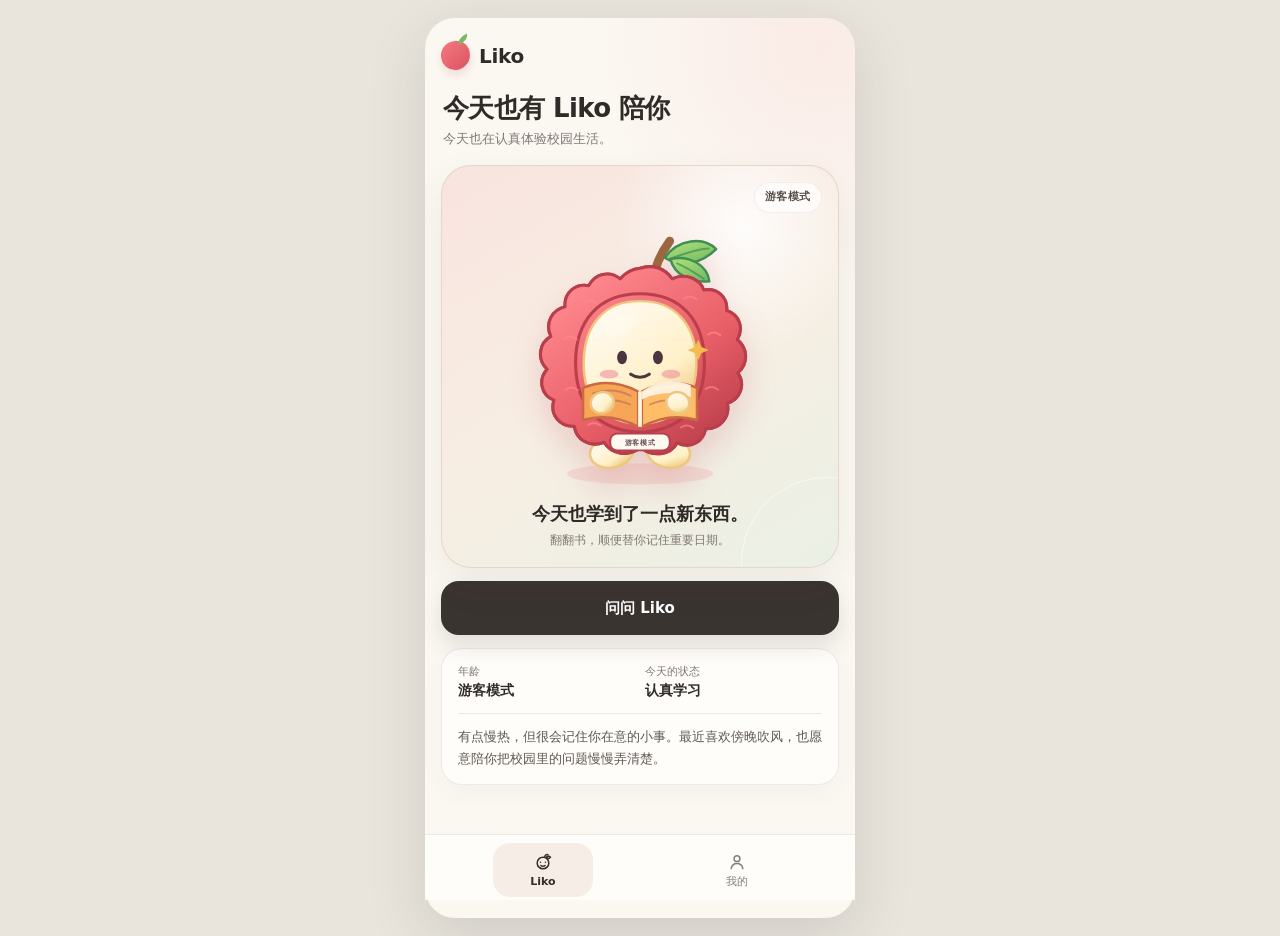
==== liko-h5-ui/index.html @ a99afc50 "完成账号系统与专属Liko身份" ====
<!doctype html>
<html lang="zh-CN">
<head>
  <meta charset="utf-8" />
  <meta name="viewport" content="width=device-width, initial-scale=1, viewport-fit=cover" />
  <meta name="theme-color" content="#fbf8f2" />
  <title>Liko · 校园伴生助手</title>
  <style>
    :root {
      --paper: #fbf8f2;
      --paper-deep: #f3eee5;
      --card: #fffdf9;
      --ink: #302b28;
      --muted: #817873;
      --line: rgba(89, 71, 62, .11);
      --berry: #e95f68;
      --berry-soft: #f9d9d7;
      --berry-deep: #b73d4a;
      --skin: #fff0c7;
      --skin-light: #fffaf0;
      --skin-deep: #edc77e;
      --shell: #e95f68;
      --shell-light: #ff8a8f;
      --shell-deep: #b93e4b;
      --face: #4a3540;
      --leaf: #79b864;
      --leaf-deep: #3e8051;
      --shadow: 0 16px 38px rgba(75, 56, 47, .08);
      --nav-height: 66px;
    }

    * { box-sizing: border-box; }

    html { color-scheme: light; }

    body {
      margin: 0;
      min-width: 320px;
      min-height: 100vh;
      overflow-x: hidden;
      color: var(--ink);
      background: #e9e5dd;
      font-family: "PingFang SC", "Microsoft YaHei", system-ui, -apple-system, sans-serif;
      -webkit-font-smoothing: antialiased;
    }

    button, input { font: inherit; }
    button { -webkit-tap-highlight-color: transparent; }

    button:focus-visible,
    input:focus-visible {
      outline: 3px solid rgba(233, 95, 104, .22);
      outline-offset: 2px;
    }

    .app {
      width: min(100%, 430px);
      min-height: 100vh;
      margin: 0 auto;
      overflow-x: clip;
      overflow-y: visible;
      background:
        radial-gradient(circle at 92% 3%, rgba(249, 217, 215, .42), transparent 240px),
        var(--paper);
      position: relative;
    }

    .page {
      display: none;
      min-height: 100vh;
      padding: max(14px, env(safe-area-inset-top)) 16px calc(92px + env(safe-area-inset-bottom));
      animation: page-in 180ms ease-out;
    }

    .page.is-active { display: block; }

    @keyframes page-in {
      from { opacity: 0; transform: translateY(3px); }
      to { opacity: 1; transform: translateY(0); }
    }

    .topbar {
      min-height: 47px;
      display: flex;
      align-items: center;
      justify-content: space-between;
      gap: 12px;
    }

    .brand {
      display: inline-flex;
      align-items: center;
      gap: 9px;
      font-size: 20px;
      font-weight: 760;
      letter-spacing: -.3px;
    }

    .brand-fruit {
      width: 29px;
      height: 29px;
      border-radius: 50% 46% 52% 48%;
      background: linear-gradient(145deg, #f47a7f, #db5360);
      box-shadow: 0 5px 10px rgba(202, 69, 82, .16);
      transform: rotate(-8deg);
      position: relative;
    }

    .brand-fruit::before {
      width: 12px;
      height: 7px;
      content: "";
      position: absolute;
      top: -4px;
      right: -1px;
      border-radius: 100% 0 100% 0;
      background: var(--leaf);
      transform: rotate(-18deg);
    }

    .icon-button {
      width: 42px;
      height: 42px;
      padding: 0;
      border: 0;
      border-radius: 14px;
      color: #6f6761;
      background: transparent;
      display: grid;
      place-items: center;
      cursor: pointer;
    }

    .icon-button:active { background: var(--paper-deep); }
    .icon-button svg { width: 21px; height: 21px; }

    /* Liko 角色主页 */
    .companion-view { display: block; }
    .chat-view { display: none; }
    body.chat-mode .companion-view { display: none; }
    body.chat-mode .chat-view { display: block; animation: chat-arrive 320ms cubic-bezier(.2,.72,.2,1); }

    @keyframes chat-arrive {
      from { opacity: 0; transform: translateY(12px); }
      to { opacity: 1; transform: translateY(0); }
    }

    .companion-heading {
      margin: 13px 2px 5px;
      font-size: 26px;
      line-height: 1.25;
      letter-spacing: -.6px;
    }

    .companion-subtitle {
      margin: 0 2px 17px;
      color: var(--muted);
      font-size: 13px;
    }

    .companion-card {
      min-height: 0;
      padding: 16px 16px 18px;
      border: 1px solid rgba(223, 207, 195, .74);
      border-radius: 30px;
      overflow: hidden;
      background:
        radial-gradient(circle at 76% 15%, rgba(255,255,255,.86), transparent 28%),
        linear-gradient(150deg, #f9e4df 0%, #f7eee3 52%, #eaf0e5 100%);
      box-shadow: var(--shadow);
      position: relative;
      isolation: isolate;
    }

    .companion-card::after {
      width: 170px;
      height: 170px;
      content: "";
      position: absolute;
      right: -75px;
      bottom: -82px;
      z-index: -1;
      border: 1px solid rgba(255,255,255,.55);
      border-radius: 50%;
    }

    .identity-line {
      display: flex;
      align-items: center;
      justify-content: flex-end;
      gap: 12px;
      position: relative;
      z-index: 2;
    }

    .serial-pill {
      min-height: 31px;
      padding: 6px 10px;
      border: 1px solid rgba(101, 78, 70, .08);
      border-radius: 999px;
      background: rgba(255,255,255,.64);
      color: #765e59;
      font-size: 11px;
      font-weight: 680;
      backdrop-filter: blur(8px);
    }

    .serial-pill { letter-spacing: .6px; color: #574d48; }

    .mascot-stage {
      width: 100%;
      height: 282px;
      margin: 8px auto 0;
      display: grid;
      place-items: center;
      position: relative;
      overflow: visible;
      border: 0;
      border-radius: 0;
      background: transparent;
      box-shadow: none;
    }

    .companion-mascot {
      width: min(100%, 260px);
      height: auto;
      overflow: visible;
      --shell: #e95f68;
      --shell-light: #ff8a8f;
      --shell-deep: #b93e4b;
      --skin: #fff0c7;
      --skin-light: #fffaf0;
      --skin-deep: #edc77e;
      --leaf: #78bd63;
      --leaf-deep: #3f8e55;
      --ink: #4a3540;
      filter: drop-shadow(0 16px 15px color-mix(in srgb, var(--shell-deep) 18%, transparent));
      view-transition-name: liko-shared;
    }

    /* 以下角色图层与动画直接复用形象设计/liko-animation-demo.html */
    .liko-character {
      transform-box: fill-box;
      transform-origin: center bottom;
      animation: idleBreathe 3.2s ease-in-out infinite;
    }

    .shell-fill { fill: url(#shellGradient); }
    .shell-stroke { stroke: var(--shell-deep); }
    .skin-fill { fill: url(#skinGradient); }
    .skin-solid { fill: var(--skin); }
    .skin-stroke { stroke: var(--skin-deep); }
    .ink-fill { fill: var(--ink); }

    .shell-outline {
      stroke: var(--shell-deep);
      stroke-width: 5;
      stroke-linecap: round;
      stroke-linejoin: round;
    }

    .inner-outline {
      stroke: var(--skin-deep);
      stroke-width: 4;
      stroke-linecap: round;
      stroke-linejoin: round;
    }

    .leaf {
      fill: url(#leafGradient);
      stroke: var(--leaf-deep);
      stroke-width: 4;
      stroke-linejoin: round;
    }

    .leaf-cluster {
      transform-box: fill-box;
      transform-origin: 35% 90%;
      animation: leafSway 3.2s ease-in-out infinite;
    }

    .eye {
      transform-box: fill-box;
      transform-origin: center;
      animation: blink 4.6s ease-in-out infinite;
    }

    .cheek { fill: #ef8f9a; opacity: .6; }

    .state-layer { display: none; }
    #companionLiko[data-state="idle"] .state-idle,
    #companionLiko[data-state="study"] .state-study,
    #companionLiko[data-state="music"] .state-music,
    #companionLiko[data-state="fitness"] .state-fitness,
    #companionLiko[data-state="gaming"] .state-gaming { display: block; }

    #companionLiko[data-state="study"] .liko-character { animation: studyBob 2.7s ease-in-out infinite; }
    #companionLiko[data-state="music"] .liko-character { animation: musicSway 1.15s ease-in-out infinite alternate; }
    #companionLiko[data-state="fitness"] .liko-character { animation: squat 1.5s ease-in-out infinite; }
    #companionLiko[data-state="gaming"] .liko-character { animation: gameBounce 1.7s ease-in-out infinite; }

    .wave-hand {
      transform-box: fill-box;
      transform-origin: 35% 85%;
      animation: handWave 1.8s ease-in-out infinite;
    }

    .idle-dot-a { animation: idleDot 2.8s ease-in-out infinite; }
    .idle-dot-b { animation: idleDot 2.8s .45s ease-in-out infinite; }
    .idle-dot-c { animation: idleDot 2.8s .9s ease-in-out infinite; }

    .book {
      transform-box: fill-box;
      transform-origin: center;
      animation: bookFloat 2.7s ease-in-out infinite;
    }

    .page-flip {
      transform-box: fill-box;
      transform-origin: left bottom;
      animation: pageFlip 3.6s ease-in-out infinite;
    }

    .study-spark {
      transform-box: fill-box;
      transform-origin: center;
      animation: sparkle 2.5s ease-in-out infinite;
    }

    .headphone-band {
      fill: none;
      stroke: #6d68c9;
      stroke-width: 12;
      stroke-linecap: round;
    }

    .headphone-pad {
      fill: #756fda;
      stroke: #4e489f;
      stroke-width: 3;
    }

    .music-note-a { animation: noteRise 2.2s ease-out infinite; }
    .music-note-b { animation: noteRise 2.2s .7s ease-out infinite; }
    .music-note-c { animation: noteRise 2.2s 1.35s ease-out infinite; }

    .fitness-arms,
    .fitness-bar {
      transform-box: fill-box;
      transform-origin: center bottom;
      animation: lift 1.5s ease-in-out infinite;
    }

    .sweat {
      transform-box: fill-box;
      transform-origin: center;
      animation: sweatDrop 1.5s ease-in infinite;
    }

    .controller {
      transform-box: fill-box;
      transform-origin: center;
      animation: controllerTap .65s ease-in-out infinite alternate;
    }

    .game-glow-a { animation: gamePixel 1.5s ease-out infinite; }
    .game-glow-b { animation: gamePixel 1.5s .55s ease-out infinite; }

    @keyframes idleBreathe {
      0%, 100% { transform: translateY(1px) scale(1); }
      50% { transform: translateY(-5px) scale(1.012, .99); }
    }
    @keyframes studyBob {
      0%, 100% { transform: translateY(1px) rotate(-.4deg); }
      50% { transform: translateY(-4px) rotate(.4deg); }
    }
    @keyframes musicSway {
      from { transform: translate(-5px, 1px) rotate(-2deg); }
      to { transform: translate(5px, -4px) rotate(2deg); }
    }
    @keyframes squat {
      0%, 100% { transform: translateY(-5px) scaleY(1.02); }
      50% { transform: translateY(13px) scale(1.018, .95); }
    }
    @keyframes gameBounce {
      0%, 100% { transform: translateY(2px) rotate(-.6deg); }
      50% { transform: translateY(-6px) rotate(.6deg); }
    }
    @keyframes leafSway {
      0%, 100% { transform: rotate(-2deg); }
      50% { transform: rotate(4deg); }
    }
    @keyframes blink {
      0%, 43%, 47%, 100% { transform: scaleY(1); }
      45% { transform: scaleY(.1); }
    }
    @keyframes handWave {
      0%, 100% { transform: rotate(-5deg); }
      50% { transform: rotate(16deg) translateY(-2px); }
    }
    @keyframes idleDot {
      0%, 22%, 100% { transform: translateY(8px) scale(.55); opacity: 0; }
      42%, 72% { transform: translateY(0) scale(1); opacity: .75; }
    }
    @keyframes bookFloat {
      0%, 100% { transform: translateY(1px) rotate(-.7deg); }
      50% { transform: translateY(-4px) rotate(.7deg); }
    }
    @keyframes pageFlip {
      0%, 18%, 100% { transform: scaleX(1) skewX(0); opacity: .9; }
      45% { transform: scaleX(.18) skewX(-17deg); opacity: .35; }
      62% { transform: scaleX(1) skewX(7deg); opacity: .9; }
    }
    @keyframes sparkle {
      0%, 22%, 100% { transform: scale(.4) rotate(-12deg); opacity: 0; }
      42%, 70% { transform: scale(1) rotate(8deg); opacity: 1; }
    }
    @keyframes noteRise {
      0% { transform: translateY(16px) scale(.7); opacity: 0; }
      20%, 76% { opacity: 1; }
      100% { transform: translateY(-30px) scale(1.08) rotate(8deg); opacity: 0; }
    }
    @keyframes lift {
      0%, 100% { transform: translateY(18px); }
      50% { transform: translateY(-15px); }
    }
    @keyframes sweatDrop {
      0%, 40% { transform: translateY(0) scale(.6); opacity: 0; }
      55% { opacity: 1; }
      100% { transform: translate(5px, 24px) scale(1); opacity: 0; }
    }
    @keyframes controllerTap {
      from { transform: rotate(-2deg) translateY(1px); }
      to { transform: rotate(2deg) translateY(-2px); }
    }
    @keyframes gamePixel {
      0% { transform: translateY(12px) scale(.4); opacity: 0; }
      25%, 70% { opacity: 1; }
      100% { transform: translateY(-25px) scale(1.1) rotate(16deg); opacity: 0; }
    }

    .companion-message {
      margin: -2px auto 0;
      max-width: 290px;
      text-align: center;
    }

    .companion-message strong {
      display: block;
      font-size: 18px;
      line-height: 1.45;
    }

    .companion-message span {
      display: block;
      margin-top: 4px;
      color: var(--muted);
      font-size: 12px;
      line-height: 1.55;
    }

    .profile-strip {
      margin-top: 13px;
      padding: 15px 16px;
      border: 1px solid var(--line);
      border-radius: 21px;
      background: var(--card);
      box-shadow: 0 9px 25px rgba(74,59,49,.04);
    }

    .profile-facts {
      display: grid;
      grid-template-columns: repeat(2,minmax(0,1fr));
      gap: 10px;
    }

    .profile-fact span { display:block; color:var(--muted); font-size:11px; }
    .profile-fact strong { display:block; margin-top:3px; font-size:14px; }
    .personality { margin:13px 0 0; padding-top:12px; border-top:1px solid var(--line); color:#5f5752; font-size:13px; line-height:1.65; }

    .ask-button {
      width: 100%;
      min-height: 54px;
      margin-top: 13px;
      border: 0;
      border-radius: 18px;
      background: #3a3430;
      color: white;
      font-size: 15px;
      font-weight: 700;
      box-shadow: 0 11px 22px rgba(45,39,36,.13);
      cursor: pointer;
    }

    .ask-button:active { transform: translateY(1px); }

    /* Chat */
    .chat-header {
      min-height: 52px;
      display: grid;
      grid-template-columns: 42px 1fr 42px;
      align-items: center;
      gap: 8px;
      position: sticky;
      top: 0;
      z-index: 8;
      background: color-mix(in srgb, var(--paper) 90%, transparent);
      backdrop-filter: blur(14px);
    }

    .chat-title { text-align:center; }
    .chat-title strong { display:block; font-size:15px; }
    .chat-title span { display:block; margin-top:1px; color:var(--muted); font-size:10px; }

    .chat-avatar {
      width: 38px;
      height: 38px;
      margin: 0 auto;
      border-radius: 50%;
      border: 2px solid rgba(255,255,255,.86);
      background: var(--berry-soft);
      display: grid;
      place-items: center;
      box-shadow: 0 5px 12px rgba(115,67,62,.12);
      view-transition-name: liko-shared;
    }

    body:not(.chat-mode) .chat-avatar { view-transition-name: none; }
    body.chat-mode .companion-mascot { view-transition-name: none; }
    .chat-avatar svg { width:31px; height:31px; }

    ::view-transition-old(liko-shared) { animation: shared-old 360ms cubic-bezier(.2,.7,.2,1) both; }
    ::view-transition-new(liko-shared) { animation: shared-new 360ms cubic-bezier(.2,.7,.2,1) both; }
    ::view-transition-group(liko-shared) { animation-duration: 360ms; }

    @keyframes shared-old { to { opacity:.35; filter:blur(2px); } }
    @keyframes shared-new { from { opacity:.45; filter:blur(2px); } }

    .hot-section { margin: 15px 0 18px; }
    .section-heading { display:flex; align-items:flex-end; justify-content:space-between; gap:12px; margin:0 2px 10px; }
    .section-heading strong { font-size:16px; }
    .section-heading span { color:var(--muted); font-size:11px; }

    .hot-grid { display:grid; grid-template-columns:repeat(2,minmax(0,1fr)); gap:9px; }
    .hot-question {
      min-height: 76px;
      padding: 12px;
      border: 1px solid var(--line);
      border-radius: 18px;
      background: var(--card);
      color: #4d4742;
      text-align: left;
      line-height: 1.45;
      cursor: pointer;
    }
    .hot-question strong { display:block; font-size:13px; font-weight:650; }
    .hot-question span { display:block; margin-top:5px; color:#9a706a; font-size:10px; }
    .hot-question:active { background:#f8f2eb; }

    .conversation { padding-bottom: calc(104px + env(safe-area-inset-bottom)); }
    .user-message { max-width:82%; margin:0 0 11px auto; padding:11px 14px; border-radius:18px 18px 5px 18px; background:#3b3531; color:white; font-size:14px; line-height:1.55; }

    .answer-card {
      padding: 17px 16px 13px;
      border: 1px solid var(--line);
      border-radius: 22px;
      background: var(--card);
      box-shadow: 0 10px 26px rgba(65,52,45,.05);
    }

    .answer-head { display:flex; align-items:center; gap:10px; margin-bottom:13px; }
    .answer-avatar { width:35px; height:35px; border-radius:50%; background:var(--berry-soft); display:grid; place-items:center; flex:none; }
    .answer-avatar svg { width:29px; height:29px; }
    .answer-name { font-size:14px; font-weight:700; }
    .answer-note { margin-top:1px; color:var(--muted); font-size:10px; }

    .answer-body { font-size:15px; line-height:1.72; }
    .answer-body p { margin:0 0 11px; }
    .answer-body p:last-child { margin-bottom:0; }
    .answer-body strong { font-weight:720; }
    .answer-list { margin:11px 0; padding:0; list-style:none; }
    .answer-list li { display:grid; grid-template-columns:22px 1fr; gap:7px; margin:9px 0; }
    .answer-list li > span { width:20px; height:20px; border-radius:50%; background:#edf1e7; color:#60725d; display:grid; place-items:center; font-size:11px; font-weight:700; }

    .sources { margin-top:15px; padding-top:12px; border-top:1px solid var(--line); }
    .sources-title { display:flex; justify-content:space-between; margin-bottom:8px; color:#6e6660; font-size:11px; }
    .source-link { display:flex; align-items:center; justify-content:space-between; gap:8px; padding:9px 10px; border-radius:13px; background:#f7f3ed; color:#4d4742; text-decoration:none; }
    .source-link + .source-link { margin-top:6px; }
    .source-link strong { display:block; overflow:hidden; text-overflow:ellipsis; white-space:nowrap; font-size:12px; }
    .source-link span { display:block; margin-top:2px; color:var(--muted); font-size:10px; }
    .source-copy { min-width:0; }
    .source-arrow { color:#948d86; flex:none; }

    .answer-meta { min-height:38px; margin-top:9px; display:flex; align-items:center; justify-content:space-between; gap:7px; }
    .answer-time { color:#918a84; font-size:10px; }
    .answer-actions { display:flex; gap:1px; }
    .answer-action { width:38px; height:36px; padding:0; border:0; border-radius:12px; background:transparent; color:#817a74; display:grid; place-items:center; cursor:pointer; }
    .answer-action svg { width:18px; height:18px; }
    .answer-action.is-selected { background:#f2ece5; color:#3f3935; }
    .answer-action:disabled { opacity:.38; cursor:not-allowed; }
    .send-button:disabled { opacity:.55; cursor:wait; box-shadow:none; }
    .sources.is-empty { display:none; }

    .feedback-note { display:none; margin:1px 0 5px; color:#8b817a; font-size:10px; }
    .feedback-note.is-visible { display:block; }

    .composer-dock {
      width: min(100%,430px);
      padding: 8px 15px 9px;
      position: fixed;
      left: 50%;
      bottom: calc(var(--nav-height) + env(safe-area-inset-bottom));
      z-index: 20;
      transform: translateX(-50%);
      background: linear-gradient(to top, var(--paper) 74%, rgba(251,248,242,.88));
    }

    .composer-dock.is-hidden { display:none; }
    .composer { min-height:52px; padding:5px 6px 5px 15px; border:1px solid rgba(89,71,62,.13); border-radius:18px; background:#fffefa; box-shadow:0 10px 26px rgba(65,52,45,.08); display:flex; align-items:center; gap:8px; }
    .composer input { width:100%; min-width:0; height:40px; padding:0; border:0; outline:0; background:transparent; color:var(--ink); font-size:16px; }
    .composer input::placeholder { color:#aaa19a; }
    .send-button { width:42px; height:42px; padding:0; border:0; border-radius:14px; background:var(--berry); color:white; display:grid; place-items:center; cursor:pointer; flex:none; box-shadow:0 7px 14px rgba(211,70,83,.2); }
    .send-button svg { width:19px; height:19px; }

    /* 我的 */
    .page-title { margin:10px 2px 19px; font-size:28px; letter-spacing:-.7px; }
    .mine-card { padding:19px; border:1px solid rgba(226,211,198,.75); border-radius:28px; background:linear-gradient(150deg,#f8e4df,#f6eee5 58%,#e8eee3); box-shadow:var(--shadow); }
    .mine-top { display:flex; align-items:center; gap:15px; }
    .mine-portrait { width:105px; height:110px; flex:none; filter:drop-shadow(0 9px 9px rgba(146,71,62,.12)); }
    .mine-name { font-size:23px; font-weight:760; }
    .mine-desc { margin-top:8px; color:var(--muted); font-size:12px; line-height:1.55; }
    .color-row { margin-top:13px; padding:11px 13px; border-radius:16px; background:rgba(255,255,255,.58); display:flex; justify-content:space-around; gap:12px; }
    .color-item { display:flex; align-items:center; gap:8px; }
    .color-dot { width:23px; height:23px; border:3px solid rgba(255,255,255,.8); border-radius:50%; box-shadow:0 0 0 1px rgba(91,67,52,.12); }
    .color-dot.shell { background:var(--shell); }
    .color-dot.skin { background:var(--skin); }
    .color-copy span { display:block; color:var(--muted); font-size:10px; }
    .color-copy strong { display:block; font-size:12px; }
    .settings-label { margin:24px 2px 9px; color:var(--muted); font-size:12px; font-weight:700; }
    .settings-card { padding:0 15px; border:1px solid var(--line); border-radius:21px; background:var(--card); }
    .setting-row { width:100%; min-height:58px; padding:0; border:0; border-bottom:1px solid var(--line); background:transparent; display:flex; align-items:center; justify-content:space-between; gap:12px; color:#48423e; text-align:left; cursor:pointer; }
    .setting-row:last-child { border-bottom:0; }
    .setting-main { display:flex; align-items:center; gap:11px; font-size:14px; font-weight:650; }
    .setting-icon { width:31px; height:31px; border-radius:10px; background:#f4efe8; display:grid; place-items:center; color:#6b645e; }
    .setting-icon svg { width:17px; height:17px; }
    .setting-side { color:#99918a; font-size:11px; }
    .account-button { width:100%; min-height:48px; margin-top:15px; border:0; border-radius:15px; background:#3b3531; color:white; font-weight:730; cursor:pointer; }
    .account-button.secondary { border:1px solid var(--line); background:var(--card); color:#5f5752; }
    .quota-copy { margin:10px 2px 0; color:var(--muted); font-size:11px; text-align:center; }
    .auth-sheet { display:none; position:fixed; inset:0; z-index:90; padding:20px; background:rgba(40,34,31,.24); align-items:center; justify-content:center; }
    .auth-sheet.is-open { display:flex; }
    .auth-panel { width:min(100%,390px); padding:22px; border-radius:25px; background:var(--card); box-shadow:0 18px 60px rgba(44,35,30,.18); }
    .auth-panel h2 { margin:0 0 6px; font-size:21px; }
    .auth-panel p { margin:0 0 16px; color:var(--muted); font-size:12px; line-height:1.6; }
    .auth-tabs { display:flex; gap:6px; margin-bottom:15px; padding:4px; border-radius:13px; background:#f4eee7; }
    .auth-tab { flex:1; min-height:37px; border:0; border-radius:10px; background:transparent; color:var(--muted); cursor:pointer; }
    .auth-tab.is-active { background:white; color:var(--ink); font-weight:700; box-shadow:0 2px 8px rgba(50,40,34,.07); }
    .auth-field { display:block; margin-top:11px; color:#5f5752; font-size:11px; font-weight:650; }
    .auth-field input { width:100%; min-height:45px; margin-top:6px; padding:0 13px; border:1px solid var(--line); border-radius:13px; background:#fbf8f3; color:var(--ink); }
    .auth-actions { display:flex; gap:9px; margin-top:17px; }
    .auth-actions button { flex:1; min-height:44px; border:0; border-radius:13px; cursor:pointer; }
    .auth-cancel { background:#f2ece5; color:#635b55; }
    .auth-submit { background:#3b3531; color:white; font-weight:700; }
    .recovery-box { padding:13px; border-radius:13px; background:#f4eee7; color:#3f3935; font-family:ui-monospace, monospace; font-size:14px; font-weight:750; letter-spacing:.5px; text-align:center; user-select:all; }

    /* 底部导航 */
    .bottom-nav {
      width: min(100%,430px);
      height: calc(var(--nav-height) + env(safe-area-inset-bottom));
      padding: 5px 42px env(safe-area-inset-bottom);
      position: fixed;
      left: 50%;
      bottom: 0;
      z-index: 30;
      transform: translateX(-50%);
      border-top: 1px solid var(--line);
      background: rgba(255,253,249,.94);
      backdrop-filter: blur(18px);
      display:flex;
      align-items:center;
      justify-content:space-around;
      gap:42px;
    }

    .nav-button { min-width:100px; height:54px; padding:5px 16px; border:0; border-radius:17px; background:transparent; color:#857d77; display:grid; place-items:center; align-content:center; gap:2px; cursor:pointer; }
    .nav-button svg { width:20px; height:20px; }
    .nav-button span { font-size:11px; }
    .nav-button.is-active { color:#332e2b; background:#f5ede6; font-weight:700; }

    .toast { max-width:calc(100% - 44px); padding:9px 14px; border-radius:999px; position:fixed; left:50%; bottom:calc(138px + env(safe-area-inset-bottom)); z-index:60; transform:translate(-50%,10px); background:#3d3834; color:white; font-size:11px; opacity:0; pointer-events:none; transition:.18s ease; white-space:nowrap; }
    .toast.is-visible { opacity:1; transform:translate(-50%,0); }

    .feedback-sheet { display:none; position:fixed; inset:0; z-index:80; background:rgba(40,34,31,.18); align-items:flex-end; justify-content:center; }
    .feedback-sheet.is-open { display:flex; }
    .feedback-panel { width:min(100%,430px); padding:18px 17px calc(20px + env(safe-area-inset-bottom)); border-radius:25px 25px 0 0; background:var(--card); box-shadow:0 -16px 40px rgba(45,37,32,.13); animation:sheet-in 240ms ease-out; }
    @keyframes sheet-in { from { transform:translateY(100%); } to { transform:translateY(0); } }
    .feedback-panel h2 { margin:0; font-size:17px; }
    .feedback-panel p { margin:5px 0 13px; color:var(--muted); font-size:11px; }
    .reason-grid { display:flex; flex-wrap:wrap; gap:8px; }
    .reason-button { min-height:38px; padding:8px 12px; border:1px solid var(--line); border-radius:13px; background:#f8f3ed; color:#5e5650; font-size:12px; cursor:pointer; }
    .reason-button:active { background:#f1e8df; }
    .sheet-close { width:100%; min-height:45px; margin-top:14px; border:0; border-radius:14px; background:#3b3531; color:white; font-weight:700; cursor:pointer; }

    .visually-hidden { position:absolute; width:1px; height:1px; padding:0; margin:-1px; overflow:hidden; clip:rect(0,0,0,0); white-space:nowrap; border:0; }

    @media (min-width:431px) {
      body { padding:18px 0; }
      .app { min-height:calc(100vh - 36px); border-radius:30px; box-shadow:0 18px 60px rgba(41,34,29,.13); }
    }

    @media (max-width:350px) {
      .page { padding-left:13px; padding-right:13px; }
      .companion-card { min-height:0; }
      .mascot-stage { height:252px; }
      .companion-mascot { width:232px; }
      .hot-grid { grid-template-columns:1fr; }
      .hot-question { min-height:58px; }
      .mine-portrait { width:88px; height:94px; }
      .bottom-nav { gap:20px; padding-left:28px; padding-right:28px; }
    }

    @media (prefers-reduced-motion: reduce) {
      *,*::before,*::after { animation-duration:.01ms !important; animation-iteration-count:1 !important; scroll-behavior:auto !important; transition-duration:.01ms !important; }
      ::view-transition-group(*),::view-transition-old(*),::view-transition-new(*) { animation-duration:.01ms !important; }
    }
  </style>
</head>
<body>
  <main class="app">
    <section class="page is-active" id="likoPage" data-page="liko" aria-label="Liko">
      <div class="companion-view" id="companionView">
        <header class="topbar">
          <div class="brand"><span class="brand-fruit" aria-hidden="true"></span><span>Liko</span></div>
          <span aria-hidden="true"></span>
        </header>

        <h1 class="companion-heading">今天也有 Liko 陪你</h1>
        <p class="companion-subtitle">今天也在认真体验校园生活。</p>

        <section class="companion-card" aria-label="Liko 角色主页">
          <div class="identity-line">
            <span class="serial-pill" data-liko-number>游客模式</span>
          </div>

          <div class="mascot-stage">
            <svg id="companionLiko" class="companion-mascot" data-state="idle" viewBox="0 0 420 440" role="img" aria-labelledby="likoTitle likoDesc">
              <title id="likoTitle">Liko 待机动画</title>
              <desc id="likoDesc">一个穿着完整荔枝壳的柔软小角色，前部开口露出脸，手脚与内层本体同色，顶部有枝梗和两片叶子。</desc>
              <defs>
                <linearGradient id="shellGradient" x1=".16" y1=".08" x2=".86" y2=".95">
                  <stop offset="0" style="stop-color:var(--shell-light)" />
                  <stop offset=".58" style="stop-color:var(--shell)" />
                  <stop offset="1" style="stop-color:var(--shell-deep)" />
                </linearGradient>
                <linearGradient id="skinGradient" x1=".18" y1=".08" x2=".78" y2=".96">
                  <stop offset="0" style="stop-color:var(--skin-light)" />
                  <stop offset=".68" style="stop-color:var(--skin)" />
                  <stop offset="1" style="stop-color:var(--skin-deep)" />
                </linearGradient>
                <linearGradient id="leafGradient" x1=".2" y1=".1" x2=".85" y2=".9">
                  <stop offset="0" style="stop-color:#a9dc78" />
                  <stop offset="1" style="stop-color:var(--leaf)" />
                </linearGradient>
                <filter id="softGlow" x="-50%" y="-50%" width="200%" height="200%">
                  <feGaussianBlur stdDeviation="7" />
                </filter>
              </defs>

              <ellipse cx="210" cy="402" rx="118" ry="17" fill="var(--shell)" opacity=".14" />

              <g class="liko-character">
                <!-- 脚和枝叶从完整外壳后方伸出 -->
                <ellipse class="skin-fill inner-outline" cx="164" cy="367" rx="35" ry="25" transform="rotate(-10 164 367)" />
                <ellipse class="skin-fill inner-outline" cx="256" cy="367" rx="35" ry="25" transform="rotate(10 256 367)" />

                <path d="M231 91 C234 64 244 45 258 26" fill="none" stroke="#9b673e" stroke-width="14" stroke-linecap="round" />
                <g class="leaf-cluster">
                  <path class="leaf" d="M250 53 C271 22 313 18 333 39 C310 62 277 70 250 53 Z" />
                  <path class="leaf" d="M259 55 C290 48 319 65 322 91 C290 94 266 80 259 55 Z" />
                  <path d="M260 54 C282 46 302 39 321 38 M270 62 C286 69 300 78 313 87" fill="none" stroke="var(--leaf-deep)" stroke-width="3" stroke-linecap="round" opacity=".7" />
                </g>

                <!-- 完整外壳背板 -->
                <path class="shell-fill shell-outline" d="M210 70 C231 63 250 70 262 87 C283 77 306 86 313 105 C335 101 352 117 350 138 C371 145 378 167 367 185 C385 200 385 224 368 239 C381 258 372 281 351 288 C356 311 339 330 316 329 C312 351 291 362 270 352 C258 373 230 375 211 359 C192 375 164 371 152 351 C129 360 107 347 104 325 C80 326 64 306 71 283 C50 274 45 250 60 233 C43 216 47 191 66 180 C56 158 68 137 89 132 C87 110 105 94 127 98 C138 79 160 73 178 87 C188 76 198 71 210 70 Z" />

                <!-- 开口中的内层本体 -->
                <path class="skin-fill inner-outline" d="M210 123 C264 122 300 158 301 221 C302 282 271 318 210 322 C149 318 118 282 119 221 C120 158 156 122 210 123 Z" />
                <ellipse cx="175" cy="162" rx="30" ry="16" fill="var(--skin-light)" opacity=".45" transform="rotate(-20 175 162)" />

                <!-- 外壳前沿：覆盖内层边缘，明确表达“壳穿在外面” -->
                <path class="shell-fill shell-outline" fill-rule="evenodd" d="M210 70 C231 63 250 70 262 87 C283 77 306 86 313 105 C335 101 352 117 350 138 C371 145 378 167 367 185 C385 200 385 224 368 239 C381 258 372 281 351 288 C356 311 339 330 316 329 C312 351 291 362 270 352 C258 373 230 375 211 359 C192 375 164 371 152 351 C129 360 107 347 104 325 C80 326 64 306 71 283 C50 274 45 250 60 233 C43 216 47 191 66 180 C56 158 68 137 89 132 C87 110 105 94 127 98 C138 79 160 73 178 87 C188 76 198 71 210 70 Z M210 111 C143 111 105 155 106 225 C107 294 143 332 210 335 C277 332 313 294 314 225 C315 155 277 111 210 111 Z" opacity=".98" />

                <!-- 荔枝壳纹理，固定在服装上，非随机配饰 -->
                <g fill="none" stroke="var(--shell-light)" stroke-width="3" stroke-linecap="round" opacity=".65">
                  <path d="M119 126 q10 -8 20 0 M88 184 q10 -8 20 1 M90 266 q10 -7 20 1 M126 323 q10 -7 20 1" />
                  <path d="M281 119 q10 -7 20 1 M320 177 q10 -7 20 1 M316 265 q10 -7 20 1 M276 327 q10 -7 20 1" />
                </g>

                <!-- 通用脸部 -->
                <ellipse class="eye ink-fill" cx="181" cy="214" rx="8" ry="11" />
                <ellipse class="eye ink-fill" cx="239" cy="214" rx="8" ry="11" />
                <ellipse class="cheek" cx="160" cy="241" rx="15" ry="7" />
                <ellipse class="cheek" cx="260" cy="241" rx="15" ry="7" />

                <!-- 待机：轻呼吸、眨眼、挥手 -->
                <g class="state-layer state-idle">
                  <path d="M191 241 Q210 255 229 241" fill="none" stroke="var(--ink)" stroke-width="6" stroke-linecap="round" />
                  <ellipse class="skin-fill inner-outline" cx="135" cy="272" rx="21" ry="18" transform="rotate(-18 135 272)" />
                  <g class="wave-hand">
                    <path d="M282 271 Q299 253 299 230" fill="none" stroke="var(--skin)" stroke-width="17" stroke-linecap="round" />
                    <ellipse class="skin-fill inner-outline" cx="301" cy="224" rx="18" ry="21" transform="rotate(12 301 224)" />
                  </g>
                  <circle class="idle-dot-a" cx="330" cy="189" r="5" fill="var(--shell)" opacity=".7" />
                  <circle class="idle-dot-b" cx="345" cy="173" r="7" fill="var(--shell)" opacity=".55" />
                  <circle class="idle-dot-c" cx="363" cy="151" r="9" fill="var(--shell)" opacity=".4" />
                </g>

                <!-- 学习：书本和翻页 -->
                <g class="state-layer state-study">
                  <path d="M195 241 Q210 251 225 241" fill="none" stroke="var(--ink)" stroke-width="5" stroke-linecap="round" />
                  <g class="book">
                    <path d="M118 263 Q161 245 207 269 L207 326 Q163 302 118 315 Z" fill="#f7a557" stroke="#c96a42" stroke-width="4" stroke-linejoin="round" />
                    <path d="M302 263 Q259 245 213 269 L213 326 Q257 302 302 315 Z" fill="#ffbd68" stroke="#c96a42" stroke-width="4" stroke-linejoin="round" />
                    <path d="M207 269 H213 V326 H207 Z" fill="#fff7e5" />
                    <path d="M134 272 Q166 261 195 276 M285 272 Q254 261 225 276 M138 287 Q166 278 194 290 M282 287 Q254 278 226 290" fill="none" stroke="#b96b55" stroke-width="3" stroke-linecap="round" opacity=".6" />
                    <path class="page-flip" d="M213 269 Q251 242 292 259 L292 278 Q252 263 213 282 Z" fill="#fff7e7" opacity=".92" />
                  </g>
                  <ellipse class="skin-fill inner-outline" cx="149" cy="287" rx="19" ry="17" transform="rotate(-18 149 287)" />
                  <ellipse class="skin-fill inner-outline" cx="271" cy="287" rx="19" ry="17" transform="rotate(18 271 287)" />
                  <path class="study-spark" d="M304 185 l5 12 12 5-12 5-5 12-5-12-12-5 12-5Z" fill="#f6bb50" />
                </g>

                <!-- 听歌：耳机只在此状态出现，整套耳机佩戴在完整外壳外侧 -->
                <g class="state-layer state-music">
                  <path class="headphone-band" d="M78 217 C78 129 132 78 210 78 C288 78 342 129 342 217" />
                  <rect class="headphone-pad" x="57" y="191" width="40" height="70" rx="19" />
                  <rect class="headphone-pad" x="323" y="191" width="40" height="70" rx="19" />
                  <rect x="67" y="202" width="12" height="47" rx="6" fill="#bdb9ff" opacity=".9" />
                  <rect x="341" y="202" width="12" height="47" rx="6" fill="#bdb9ff" opacity=".9" />
                  <path d="M187 241 Q210 260 233 241" fill="none" stroke="var(--ink)" stroke-width="6" stroke-linecap="round" />
                  <ellipse class="skin-fill inner-outline" cx="143" cy="278" rx="20" ry="17" transform="rotate(-12 143 278)" />
                  <ellipse class="skin-fill inner-outline" cx="277" cy="278" rx="20" ry="17" transform="rotate(12 277 278)" />
                  <g class="music-note-a" fill="#6d68c9" transform="translate(104 167)"><circle cx="0" cy="12" r="8" /><path d="M6 12 V-16 H22" fill="none" stroke="currentColor" stroke-width="6" stroke-linecap="round" /></g>
                  <g class="music-note-b" fill="#ef7785" transform="translate(315 185)"><circle cx="0" cy="12" r="8" /><path d="M6 12 V-18 L23 -13" fill="none" stroke="currentColor" stroke-width="6" stroke-linecap="round" /></g>
                  <g class="music-note-c" fill="#f2b74e" transform="translate(330 267)"><circle cx="0" cy="10" r="7" /><path d="M5 10 V-13 H18" fill="none" stroke="currentColor" stroke-width="5" stroke-linecap="round" /></g>
                </g>

                <!-- 健身：手臂、手和杠铃一起上下 -->
                <g class="state-layer state-fitness">
                  <path d="M190 244 Q210 231 230 244" fill="none" stroke="var(--ink)" stroke-width="5" stroke-linecap="round" />
                  <g class="fitness-arms">
                    <path d="M151 255 Q155 203 172 160 M269 255 Q265 203 248 160" fill="none" stroke="var(--skin)" stroke-width="17" stroke-linecap="round" />
                    <ellipse class="skin-fill inner-outline" cx="173" cy="157" rx="18" ry="16" />
                    <ellipse class="skin-fill inner-outline" cx="247" cy="157" rx="18" ry="16" />
                  </g>
                  <g class="fitness-bar">
                    <path d="M108 139 H312" fill="none" stroke="#594a55" stroke-width="9" stroke-linecap="round" />
                    <rect x="88" y="118" width="18" height="43" rx="6" fill="#6d68c9" />
                    <rect x="69" y="112" width="17" height="55" rx="6" fill="#4f4a9f" />
                    <rect x="314" y="118" width="18" height="43" rx="6" fill="#6d68c9" />
                    <rect x="334" y="112" width="17" height="55" rx="6" fill="#4f4a9f" />
                  </g>
                  <path class="sweat" d="M270 188 C280 199 280 208 270 212 C260 208 260 199 270 188 Z" fill="#75b9e7" />
                </g>

                <!-- 游戏：手柄和双手 -->
                <g class="state-layer state-gaming">
                  <path d="M187 241 Q210 259 233 241" fill="none" stroke="var(--ink)" stroke-width="6" stroke-linecap="round" />
                  <g class="controller">
                    <path d="M142 274 Q210 252 278 274 L293 309 Q297 326 281 330 Q264 332 250 309 H170 Q156 332 139 330 Q123 326 127 309 Z" fill="#6d68c9" stroke="#4d488e" stroke-width="4" stroke-linejoin="round" />
                    <path d="M158 294 H180 M169 283 V305" fill="none" stroke="#fff" stroke-width="6" stroke-linecap="round" />
                    <circle cx="249" cy="287" r="6" fill="#ffcf5d" />
                    <circle cx="267" cy="300" r="6" fill="#ff8496" />
                    <circle cx="246" cy="307" r="6" fill="#75d3bf" />
                  </g>
                  <ellipse class="skin-fill inner-outline" cx="155" cy="292" rx="20" ry="17" transform="rotate(-10 155 292)" />
                  <ellipse class="skin-fill inner-outline" cx="265" cy="292" rx="20" ry="17" transform="rotate(10 265 292)" />
                  <rect class="game-glow-a" x="105" y="244" width="11" height="11" rx="2" fill="#f0b64f" />
                  <path class="game-glow-b" d="M304 226 l5 11 11 5-11 5-5 11-5-11-11-5 11-5Z" fill="#78cdb7" />
                </g>

                <!-- 前下部固定编号牌：无名字前缀 -->
                <g id="likoNumberPlate" aria-label="游客模式">
                  <rect x="162" y="337" width="96" height="27" rx="11" fill="#fffaf1" stroke="var(--shell-deep)" stroke-width="3" />
                  <text id="likoNumberText" x="210" y="355" text-anchor="middle" fill="#694c56" font-family="system-ui, sans-serif" font-size="12" font-weight="700" letter-spacing="1">游客模式</text>
                </g>
              </g>
            </svg>
          </div>

          <div class="companion-message">
            <strong id="stateMessage">我在这儿，随时都可以叫我。</strong>
            <span id="stateDetail">轻轻呼吸，等你一起逛校园。</span>
          </div>
        </section>

        <button class="ask-button" type="button" id="enterChat">问问 Liko</button>

        <section class="profile-strip" aria-label="Liko 的信息">
          <div class="profile-facts">
            <div class="profile-fact"><span>年龄</span><strong id="profileAge">游客模式</strong></div>
            <div class="profile-fact"><span>今天的状态</span><strong id="profileState">安静待机</strong></div>
          </div>
          <p class="personality">有点慢热，但很会记住你在意的小事。最近喜欢傍晚吹风，也愿意陪你把校园里的问题慢慢弄清楚。</p>
        </section>
      </div>

      <div class="chat-view" id="chatView">
        <header class="chat-header">
          <button class="icon-button" type="button" id="backToLiko" aria-label="返回 Liko 主页">
            <svg viewBox="0 0 24 24" fill="none" stroke="currentColor" stroke-width="1.9" stroke-linecap="round" stroke-linejoin="round" aria-hidden="true"><path d="m15 18-6-6 6-6"/></svg>
          </button>
          <div class="chat-title"><strong>问 Liko</strong><span>校园里的事，慢慢问</span></div>
          <div class="chat-avatar" aria-hidden="true">
            <svg viewBox="0 0 60 60"><circle cx="30" cy="31" r="24" fill="var(--shell)"/><circle cx="30" cy="31" r="16" fill="var(--skin)"/><circle cx="25" cy="29" r="2" fill="var(--face)"/><circle cx="35" cy="29" r="2" fill="var(--face)"/><path d="M26 36q4 3 8 0" fill="none" stroke="var(--face)" stroke-width="2" stroke-linecap="round"/><path d="M34 8q4-6 8-7" fill="none" stroke="#9b673e" stroke-width="3" stroke-linecap="round"/><path d="M39 8q8-7 14-1-7 7-14 1" fill="#79b864"/></svg>
          </div>
        </header>

        <section class="hot-section" aria-label="高频问题推荐">
          <div class="section-heading"><strong>最近大家都在问</strong><span>结合近期热度推荐</span></div>
          <div class="hot-grid">
            <button class="hot-question" type="button" data-question="丽湖校区图书馆几点关门？"><strong>图书馆几点关门？</strong><span>今日更新 · 学习资源</span></button>
            <button class="hot-question" type="button" data-question="校园卡丢了怎么补办？"><strong>校园卡怎么补办？</strong><span>办事指南</span></button>
            <button class="hot-question" type="button" data-question="这学期什么时候放假？"><strong>这学期什么时候放假？</strong><span>近期高频 · 校历</span></button>
            <button class="hot-question" type="button" data-question="新生宿舍入住要准备什么？"><strong>宿舍入住要准备什么？</strong><span>开学季 · 校园生活</span></button>
          </div>
        </section>

        <section class="conversation" id="conversation" aria-label="校园问答">
          <div class="user-message" id="questionText">丽湖校区图书馆几点关门？</div>
          <article class="answer-card">
            <header class="answer-head">
              <span class="answer-avatar" aria-hidden="true"><svg viewBox="0 0 60 60"><circle cx="30" cy="31" r="24" fill="var(--shell)"/><circle cx="30" cy="31" r="16" fill="var(--skin)"/><circle cx="25" cy="29" r="2" fill="var(--face)"/><circle cx="35" cy="29" r="2" fill="var(--face)"/><path d="M26 36q4 3 8 0" fill="none" stroke="var(--face)" stroke-width="2" stroke-linecap="round"/></svg></span>
              <div><div class="answer-name">Liko</div><div class="answer-note" id="answerNote">已核对校园资料</div></div>
            </header>
            <div class="answer-body" id="answerBody">
              <p><strong>开放时间可能会随教学周和节假日调整。</strong>出发前可以先查看图书馆官网当天的开放安排，临时调整以馆方通知为准。</p>
              <ul class="answer-list">
                <li><span>1</span><div>先确认你要去的是丽湖校区图书馆，以及具体楼层或功能区。</div></li>
                <li><span>2</span><div>节假日、考试周的开放时间可能不同，建议当天再核对一次。</div></li>
              </ul>
              <p>告诉我<strong>日期和想去的区域</strong>，接入知识库后我可以继续帮你查得更具体。</p>
            </div>
            <footer class="sources" id="answerSources" aria-label="回答来源">
              <div class="sources-title"><span>参考来源</span><span id="sourceCount">2 条</span></div>
              <a class="source-link demo-link" href="#"><span class="source-copy"><strong>深圳大学图书馆 · 开放时间</strong><span>lib.szu.edu.cn · 更新于 2026-08-10</span></span><span class="source-arrow">›</span></a>
              <a class="source-link demo-link" href="#"><span class="source-copy"><strong>深圳大学 · 通知公告</strong><span>szu.edu.cn · 更新于 2026-08-08</span></span><span class="source-arrow">›</span></a>
            </footer>
            <div class="answer-meta">
              <span class="answer-time" id="answerTime">刚刚 · 内容为 UI 演示</span>
              <div class="answer-actions" aria-label="回答反馈">
                <button class="answer-action" type="button" id="copyAnswer" aria-label="复制回答"><svg viewBox="0 0 24 24" fill="none" stroke="currentColor" stroke-width="1.8" stroke-linecap="round" stroke-linejoin="round"><rect x="8" y="8" width="11" height="11" rx="2"/><path d="M16 8V6a2 2 0 0 0-2-2H6a2 2 0 0 0-2 2v8a2 2 0 0 0 2 2h2"/></svg></button>
                <button class="answer-action feedback-up" type="button" aria-label="回答有帮助"><svg viewBox="0 0 24 24" fill="none" stroke="currentColor" stroke-width="1.8" stroke-linecap="round" stroke-linejoin="round"><path d="M7 10v10H4V10h3ZM7 18h10.3a2 2 0 0 0 2-1.7l.7-5A2 2 0 0 0 18 9h-4l1-3.5A2 2 0 0 0 13.1 3L8 10v8"/></svg></button>
                <button class="answer-action feedback-down" type="button" aria-label="回答需要改进"><svg viewBox="0 0 24 24" fill="none" stroke="currentColor" stroke-width="1.8" stroke-linecap="round" stroke-linejoin="round"><path d="M7 14V4H4v10h3ZM7 6h10.3a2 2 0 0 1 2 1.7l.7 5A2 2 0 0 1 18 15h-4l1 3.5a2 2 0 0 1-1.9 2.5L8 14V6"/></svg></button>
              </div>
            </div>
            <div class="feedback-note" id="feedbackNote">反馈会用于核查来源和改进回答，不会立即自动修改事实。</div>
          </article>
        </section>
      </div>
    </section>

    <section class="page" id="minePage" data-page="mine" aria-labelledby="mineTitle">
      <header class="topbar"><div class="brand"><span class="brand-fruit" aria-hidden="true"></span><span>Liko</span></div></header>
      <h1 class="page-title" id="mineTitle">我的</h1>
      <section class="mine-card" aria-label="我的 Liko 身份卡">
        <div class="mine-top">
          <svg class="mine-portrait liko-mini" viewBox="0 0 60 60" role="img" aria-label="我的 Liko"><circle cx="30" cy="31" r="25" fill="var(--shell)"/><circle cx="30" cy="31" r="17" fill="var(--skin)"/><circle cx="24" cy="29" r="2.2" fill="var(--face)"/><circle cx="36" cy="29" r="2.2" fill="var(--face)"/><path d="M25 37q5 4 10 0" fill="none" stroke="var(--face)" stroke-width="2.3" stroke-linecap="round"/><path d="M34 8q4-6 8-7" fill="none" stroke="#9b673e" stroke-width="3"/><path d="M39 8q8-7 14-1-7 7-14 1" fill="#79b864"/></svg>
          <div><div class="mine-name" id="mineName">游客</div><span class="serial-pill" data-liko-number>尚未注册</span><div class="mine-desc" id="mineDesc">可以直接问 Liko<br/>注册后生成专属形象与长期记忆</div></div>
        </div>
        <div class="color-row" aria-label="当前配色">
          <div class="color-item"><span class="color-dot shell"></span><span class="color-copy"><span>外壳</span><strong id="shellColor">注册后随机</strong></span></div>
          <div class="color-item"><span class="color-dot skin"></span><span class="color-copy"><span>内层</span><strong id="skinColor">注册后随机</strong></span></div>
        </div>
      </section>
      <button class="account-button" type="button" id="accountAction">登录 / 注册</button>
      <p class="quota-copy" id="quotaCopy">游客每日可问 10 次</p>
      <div class="settings-label">常用</div>
      <section class="settings-card">
        <button class="setting-row shell-action" type="button"><span class="setting-main"><span class="setting-icon"><svg viewBox="0 0 24 24" fill="none" stroke="currentColor" stroke-width="1.8"><circle cx="12" cy="8" r="3"/><path d="M5.5 20c.6-4 2.8-6 6.5-6s5.9 2 6.5 6"/></svg></span>个人资料</span><span class="setting-side">未完善 ›</span></button>
        <button class="setting-row" id="changePasswordAction" type="button"><span class="setting-main"><span class="setting-icon"><svg viewBox="0 0 24 24" fill="none" stroke="currentColor" stroke-width="1.8"><rect x="5" y="10" width="14" height="10" rx="2"/><path d="M8 10V7a4 4 0 0 1 8 0v3M12 14v3"/></svg></span>修改密码</span><span class="setting-side">登录后可用 ›</span></button>
        <button class="setting-row shell-action" type="button"><span class="setting-main"><span class="setting-icon"><svg viewBox="0 0 24 24" fill="none" stroke="currentColor" stroke-width="1.8"><path d="M5 5h14v11H9l-4 3V5Z"/></svg></span>对话记录</span><span class="setting-side">›</span></button>
        <button class="setting-row" id="memoryConsentAction" type="button"><span class="setting-main"><span class="setting-icon"><svg viewBox="0 0 24 24" fill="none" stroke="currentColor" stroke-width="1.8"><path d="M12 3a5 5 0 0 0-4.6 7A4 4 0 0 0 9 17.7V21l3-2 3 2v-3.3A4 4 0 0 0 16.6 10 5 5 0 0 0 12 3Z"/><path d="M9.5 10.5h5M10.5 13.5h3"/></svg></span>长期记忆</span><span class="setting-side" id="memoryConsentSide">登录后开启 ›</span></button>
        <button class="setting-row shell-action" type="button"><span class="setting-main"><span class="setting-icon"><svg viewBox="0 0 24 24" fill="none" stroke="currentColor" stroke-width="1.8"><path d="M12 3 5 6v5c0 4.5 2.7 7.7 7 10 4.3-2.3 7-5.5 7-10V6l-7-3Z"/><path d="m9 12 2 2 4-4"/></svg></span>偏好与隐私</span><span class="setting-side">›</span></button>
      </section>
      <div class="settings-label">更多</div>
      <section class="settings-card"><button class="setting-row shell-action" type="button"><span class="setting-main"><span class="setting-icon">i</span>关于 Liko</span><span class="setting-side">v0.2 ›</span></button></section>
      <button class="account-button secondary" type="button" id="logoutAction" hidden>退出登录</button>
    </section>

    <div class="composer-dock is-hidden" id="composerDock">
      <form class="composer" id="questionForm">
        <label class="visually-hidden" for="questionInput">输入校园问题</label>
        <input id="questionInput" type="text" maxlength="120" autocomplete="off" placeholder="问问校历、办事、宿舍…" />
        <button class="send-button" id="sendQuestion" type="submit" aria-label="发送问题"><svg viewBox="0 0 24 24" fill="none" stroke="currentColor" stroke-width="2" stroke-linecap="round" stroke-linejoin="round"><path d="m5 12 14-7-4 14-3-6-7-1Z"/><path d="m12 13 7-8"/></svg></button>
      </form>
    </div>

    <nav class="bottom-nav" aria-label="主导航">
      <button class="nav-button is-active" type="button" data-target="liko" aria-current="page"><svg viewBox="0 0 24 24" fill="none" stroke="currentColor" stroke-width="1.8" stroke-linecap="round" stroke-linejoin="round"><circle cx="12" cy="12" r="7"/><path d="M9 11h.01M15 11h.01M9.5 15q2.5 2 5 0M14 4q1.5-2.5 4-2M16 5q3-2 5 0-2 3-5 0"/></svg><span>Liko</span></button>
      <button class="nav-button" type="button" data-target="mine"><svg viewBox="0 0 24 24" fill="none" stroke="currentColor" stroke-width="1.8" stroke-linecap="round"><circle cx="12" cy="8" r="3.5"/><path d="M5 20c.7-4.2 3-6.3 7-6.3s6.3 2.1 7 6.3"/></svg><span>我的</span></button>
    </nav>
  </main>

  <div class="toast" id="toast" role="status" aria-live="polite"></div>
  <div class="feedback-sheet" id="feedbackSheet" role="dialog" aria-modal="true" aria-labelledby="feedbackTitle">
    <div class="feedback-panel">
      <h2 id="feedbackTitle">这条回答哪里需要改进？</h2>
      <p>选择原因后，我们会优先核查资料和回答方式。</p>
      <div class="reason-grid">
        <button class="reason-button" type="button">不准确</button><button class="reason-button" type="button">已过期</button><button class="reason-button" type="button">没回答问题</button><button class="reason-button" type="button">表达不清</button><button class="reason-button" type="button">来源有问题</button>
      </div>
      <button class="sheet-close" type="button" id="closeFeedback">暂不选择</button>
    </div>
  </div>
  <div class="auth-sheet" id="authSheet" role="dialog" aria-modal="true" aria-labelledby="authTitle">
    <form class="auth-panel" id="authForm">
      <h2 id="authTitle">登录 Liko</h2>
      <p id="authHint">登录后会在不同设备同步你的专属 Liko 和长期记忆。</p>
      <div class="auth-tabs"><button class="auth-tab is-active" type="button" data-auth-mode="login">登录</button><button class="auth-tab" type="button" data-auth-mode="register">注册</button><button class="auth-tab" type="button" data-auth-mode="recover">找回</button></div>
      <label class="auth-field">账号<input id="authUsername" maxlength="20" autocomplete="username" placeholder="4–20 位小写字母、数字或下划线" required /></label>
      <label class="auth-field" id="recoveryCodeField" hidden>恢复码<input id="authRecoveryCode" maxlength="32" autocomplete="off" placeholder="注册时保存的恢复码" /></label>
      <label class="auth-field"><span id="authPasswordLabel">密码</span><input id="authPassword" type="password" minlength="8" maxlength="128" autocomplete="current-password" placeholder="至少 8 位" required /></label>
      <div class="auth-actions"><button class="auth-cancel" type="button" id="authCancel">取消</button><button class="auth-submit" type="submit" id="authSubmit">登录</button></div>
    </form>
  </div>
  <div class="auth-sheet" id="recoverySheet" role="dialog" aria-modal="true" aria-labelledby="recoveryTitle">
    <div class="auth-panel"><h2 id="recoveryTitle">请保存恢复码</h2><p>忘记密码时只能凭这个恢复码找回。它只展示这一次，请截图或抄到安全的地方。</p><div class="recovery-box" id="recoveryCode"></div><button class="account-button" type="button" id="recoveryDone">我已保存</button></div>
  </div>
  <div class="auth-sheet" id="passwordSheet" role="dialog" aria-modal="true" aria-labelledby="passwordTitle">
    <form class="auth-panel" id="passwordForm">
      <h2 id="passwordTitle">修改密码</h2><p>修改成功后，其他设备上的旧登录会失效。</p>
      <label class="auth-field">当前密码<input id="currentPassword" type="password" minlength="8" maxlength="128" autocomplete="current-password" required /></label>
      <label class="auth-field">新密码<input id="newPassword" type="password" minlength="8" maxlength="128" autocomplete="new-password" placeholder="至少 8 位" required /></label>
      <div class="auth-actions"><button class="auth-cancel" type="button" id="passwordCancel">取消</button><button class="auth-submit" type="submit">确认修改</button></div>
    </form>
  </div>

  <script>
    (() => {
      const body = document.body;
      const pages = [...document.querySelectorAll('.page')];
      const navButtons = [...document.querySelectorAll('.nav-button')];
      const composerDock = document.getElementById('composerDock');
      const liko = document.getElementById('companionLiko');
      const toast = document.getElementById('toast');
      const feedbackSheet = document.getElementById('feedbackSheet');
      const answerBody = document.getElementById('answerBody');
      const answerSources = document.getElementById('answerSources');
      const answerTime = document.getElementById('answerTime');
      const sendQuestion = document.getElementById('sendQuestion');
      const feedbackUp = document.querySelector('.feedback-up');
      const feedbackDown = document.querySelector('.feedback-down');
      const localApiOrigin = ['127.0.0.1', 'localhost'].includes(location.hostname) ? 'http://127.0.0.1:8001' : '';
      const API_BASE = window.LIKO_API_BASE ?? localApiOrigin;
      let currentPage = 'liko';
      let toastTimer;
      let stateTimer;
      let activeRequest;
      let currentAnswerId = null;
      let conversationId = null;
      let authMode = 'login';
      let authState = {authenticated:false, user:null, companion:null, quota:{limit:10, used:0, remaining:10}};

      const apiRequest = async (path, options = {}) => {
        const response = await fetch(`${API_BASE}${path}`, {
          ...options,
          credentials:'include',
          headers: options.body ? {'Content-Type':'application/json', ...(options.headers || {})} : options.headers
        });
        if (!response.ok) {
          let detail = '操作失败，请稍后再试';
          try { detail = (await response.json()).detail || detail; } catch {}
          const error = new Error(detail);
          error.status = response.status;
          throw error;
        }
        return response.status === 204 ? null : response.json();
      };

      const applyPalette = (palette = {}) => {
        const fallback = {shell:'#E95F68', shellLight:'#FF8A8F', shellDeep:'#B93E4B', skin:'#FFF0C7', skinLight:'#FFFAF0', skinDeep:'#EDC77E', face:'#4A3540'};
        const colors = {...fallback, ...palette};
        const variables = {shell:'--shell', shellLight:'--shell-light', shellDeep:'--shell-deep', skin:'--skin', skinLight:'--skin-light', skinDeep:'--skin-deep', face:'--face'};
        Object.entries(variables).forEach(([key, variable]) => {
          document.documentElement.style.setProperty(variable, colors[key]);
          liko.style.setProperty(variable, colors[key]);
        });
      };

      const renderAccount = (state) => {
        authState = state;
        const companion = state.companion;
        const number = companion?.displayNumber || '游客模式';
        document.querySelectorAll('[data-liko-number]').forEach(node => { node.textContent = number; });
        document.getElementById('likoNumberText').textContent = companion?.displayNumber || '游客模式';
        document.getElementById('likoNumberPlate').setAttribute('aria-label', companion?.displayNumber || '游客模式');
        document.getElementById('mineName').textContent = state.authenticated ? state.user.username : '游客';
        document.getElementById('mineDesc').innerHTML = state.authenticated
          ? `只属于你的校园伴生助手<br>现在 ${companion.ageDays} 天大`
          : '可以直接问 Liko<br>注册后生成专属形象与长期记忆';
        document.getElementById('profileAge').textContent = companion ? `${companion.ageDays} 天大` : '游客模式';
        document.getElementById('shellColor').textContent = companion?.palette.shell || '注册后随机';
        document.getElementById('skinColor').textContent = companion?.palette.skin || '注册后随机';
        document.getElementById('accountAction').hidden = state.authenticated;
        document.getElementById('logoutAction').hidden = !state.authenticated;
        document.getElementById('memoryConsentSide').textContent = state.authenticated ? (state.user.memoryConsent ? '已开启 ›' : '已关闭 ›') : '登录后开启 ›';
        document.querySelector('#changePasswordAction .setting-side').textContent = state.authenticated ? '›' : '登录后可用 ›';
        const quota = state.quota || authState.quota;
        if (quota) document.getElementById('quotaCopy').textContent = `${state.authenticated ? '登录用户' : '游客'}今日剩余 ${quota.remaining} / ${quota.limit} 次`;
        applyPalette(companion?.palette);
      };

      const refreshAccount = async () => {
        try { renderAccount(await apiRequest('/api/auth/me')); }
        catch { document.getElementById('quotaCopy').textContent = '账号服务暂时不可用，问答仍可尝试使用'; }
      };

      const setAuthMode = (mode) => {
        authMode = mode;
        document.querySelectorAll('[data-auth-mode]').forEach(button => button.classList.toggle('is-active', button.dataset.authMode === mode));
        const modeCopy = {
          login: {title:'登录 Liko', submit:'登录', password:'密码', hint:'登录后会在不同设备同步你的专属 Liko 和长期记忆。'},
          register: {title:'注册 Liko', submit:'注册并生成 Liko', password:'密码', hint:'注册后会生成专属形象并开启长期记忆；你可以随时关闭和删除。'},
          recover: {title:'用恢复码找回', submit:'重设密码', password:'新密码', hint:'填写注册时保存的恢复码。重设后旧恢复码会失效，并生成一个新的。'}
        }[mode];
        document.getElementById('authTitle').textContent = modeCopy.title;
        document.getElementById('authHint').textContent = modeCopy.hint;
        document.getElementById('authSubmit').textContent = modeCopy.submit;
        document.getElementById('authPasswordLabel').textContent = modeCopy.password;
        document.getElementById('recoveryCodeField').hidden = mode !== 'recover';
        document.getElementById('authRecoveryCode').required = mode === 'recover';
        document.getElementById('authPassword').autocomplete = mode === 'login' ? 'current-password' : 'new-password';
      };

      const openAuth = () => { setAuthMode('login'); document.getElementById('authSheet').classList.add('is-open'); document.getElementById('authUsername').focus(); };
      const closeAuth = () => document.getElementById('authSheet').classList.remove('is-open');

      document.getElementById('accountAction').addEventListener('click', openAuth);
      document.getElementById('authCancel').addEventListener('click', closeAuth);
      document.querySelectorAll('[data-auth-mode]').forEach(button => button.addEventListener('click', () => setAuthMode(button.dataset.authMode)));
      document.getElementById('authForm').addEventListener('submit', async event => {
        event.preventDefault();
        const username = document.getElementById('authUsername').value.trim().toLowerCase();
        const password = document.getElementById('authPassword').value;
        const submit = document.getElementById('authSubmit');
        submit.disabled = true;
        try {
          const requestBody = authMode === 'recover'
            ? {username, recoveryCode:document.getElementById('authRecoveryCode').value.trim(), newPassword:password}
            : {username, password};
          const result = await apiRequest(`/api/auth/${authMode}`, {method:'POST', body:JSON.stringify(requestBody)});
          closeAuth();
          document.getElementById('authForm').reset();
          await refreshAccount();
          if (result.recoveryCode) {
            document.getElementById('recoveryCode').textContent = result.recoveryCode;
            document.getElementById('recoverySheet').classList.add('is-open');
          } else showToast('登录成功，欢迎回来');
        } catch (error) { showToast(error.message); }
        finally { submit.disabled = false; }
      });
      document.getElementById('recoveryDone').addEventListener('click', () => {
        document.getElementById('recoverySheet').classList.remove('is-open');
        showToast('专属 Liko 已生成');
      });
      document.getElementById('logoutAction').addEventListener('click', async () => {
        try { await apiRequest('/api/auth/logout', {method:'POST'}); renderAccount({authenticated:false, user:null, companion:null, quota:{limit:10, used:0, remaining:10}}); await refreshAccount(); showToast('已退出登录'); }
        catch (error) { showToast(error.message); }
      });
      document.getElementById('memoryConsentAction').addEventListener('click', async () => {
        if (!authState.authenticated) { openAuth(); return; }
        const enabled = !authState.user.memoryConsent;
        try {
          const result = await apiRequest('/api/auth/memory-consent', {method:'PATCH', body:JSON.stringify({enabled})});
          renderAccount({...result, quota:authState.quota});
          showToast(enabled ? '长期记忆已开启' : '长期记忆已关闭');
        } catch (error) { showToast(error.message); }
      });
      document.getElementById('changePasswordAction').addEventListener('click', () => {
        if (!authState.authenticated) { openAuth(); return; }
        document.getElementById('passwordSheet').classList.add('is-open');
        document.getElementById('currentPassword').focus();
      });
      document.getElementById('passwordCancel').addEventListener('click', () => document.getElementById('passwordSheet').classList.remove('is-open'));
      document.getElementById('passwordForm').addEventListener('submit', async event => {
        event.preventDefault();
        const submit = event.currentTarget.querySelector('[type="submit"]');
        submit.disabled = true;
        try {
          const result = await apiRequest('/api/auth/password', {method:'POST', body:JSON.stringify({
            currentPassword:document.getElementById('currentPassword').value,
            newPassword:document.getElementById('newPassword').value
          })});
          renderAccount({...result, quota:authState.quota});
          document.getElementById('passwordSheet').classList.remove('is-open');
          document.getElementById('passwordForm').reset();
          showToast('密码已修改');
        } catch (error) { showToast(error.message); }
        finally { submit.disabled = false; }
      });

      const stateCopy = {
        idle: { title:'我在这儿，随时都可以叫我。', detail:'轻轻呼吸，等你一起逛校园。', profile:'安静待机', aria:'Liko 的待机状态' },
        study: { title:'今天也学到了一点新东西。', detail:'翻翻书，顺便替你记住重要日期。', profile:'认真学习', aria:'Liko 的学习状态' },
        music: { title:'这一首很适合傍晚的校园。', detail:'戴好耳机，跟着节奏轻轻摇。', profile:'循环听歌', aria:'Liko 的听歌状态' },
        fitness: { title:'动一动，脑袋也会更清醒。', detail:'今天做一点轻量训练，不逞强。', profile:'轻量健身', aria:'Liko 的健身状态' },
        gaming: { title:'这一局结束就来陪你。', detail:'手柄握稳，认真但不着急。', profile:'打一局游戏', aria:'Liko 的游戏状态' }
      };

      const LIKO_STATES = Object.keys(stateCopy);
      const STATE_INTERVAL = 60 * 60 * 1000;
      const STATE_STORAGE_KEY = 'liko-hourly-state-v1';

      const shuffledStates = (previousState = '') => {
        const states = [...LIKO_STATES];
        for (let index = states.length - 1; index > 0; index -= 1) {
          const randomIndex = Math.floor(Math.random() * (index + 1));
          [states[index], states[randomIndex]] = [states[randomIndex], states[index]];
        }
        if (states[0] === previousState) [states[0], states[1]] = [states[1], states[0]];
        return states;
      };

      const createStateSchedule = (now = Date.now(), previousState = '') => {
        const remaining = shuffledStates(previousState);
        return { current: remaining.shift(), remaining, changedAt: now };
      };

      const isValidSchedule = (value) => {
        if (!value || !LIKO_STATES.includes(value.current) || !Array.isArray(value.remaining) || !Number.isFinite(value.changedAt)) return false;
        const uniqueRemaining = new Set(value.remaining);
        return uniqueRemaining.size === value.remaining.length && value.remaining.every(state => LIKO_STATES.includes(state)) && !uniqueRemaining.has(value.current);
      };

      const readStateSchedule = () => {
        try {
          const saved = JSON.parse(localStorage.getItem(STATE_STORAGE_KEY));
          return isValidSchedule(saved) ? saved : null;
        } catch (error) {
          return null;
        }
      };

      const saveStateSchedule = (schedule) => {
        try { localStorage.setItem(STATE_STORAGE_KEY, JSON.stringify(schedule)); } catch (error) { /* 无痕模式下仅保留本次会话 */ }
      };

      const applyLikoState = (state) => {
        const copy = stateCopy[state];
        liko.dataset.state = state;
        liko.setAttribute('aria-label', copy.aria);
        document.getElementById('likoTitle').textContent = `${copy.aria}动画`;
        document.getElementById('stateMessage').textContent = copy.title;
        document.getElementById('stateDetail').textContent = copy.detail;
        document.getElementById('profileState').textContent = copy.profile;
      };

      const moveScheduleForward = (schedule, now = Date.now()) => {
        if (now < schedule.changedAt) schedule.changedAt = now;
        let hoursPassed = Math.floor((now - schedule.changedAt) / STATE_INTERVAL);
        while (hoursPassed > 0) {
          if (!schedule.remaining.length) schedule.remaining = shuffledStates(schedule.current);
          schedule.current = schedule.remaining.shift();
          schedule.changedAt += STATE_INTERVAL;
          hoursPassed -= 1;
        }
        return schedule;
      };

      const refreshHourlyState = () => {
        const now = Date.now();
        const schedule = moveScheduleForward(readStateSchedule() || createStateSchedule(now), now);
        saveStateSchedule(schedule);
        applyLikoState(schedule.current);
        clearTimeout(stateTimer);
        const nextChangeIn = Math.max(1000, schedule.changedAt + STATE_INTERVAL - Date.now() + 50);
        stateTimer = setTimeout(refreshHourlyState, nextChangeIn);
      };

      const showToast = (message) => {
        toast.textContent = message;
        toast.classList.add('is-visible');
        clearTimeout(toastTimer);
        toastTimer = setTimeout(() => toast.classList.remove('is-visible'), 1800);
      };

      const setChatMode = (active) => {
        const update = () => {
          body.classList.toggle('chat-mode', active);
          composerDock.classList.toggle('is-hidden', !active || currentPage !== 'liko');
          window.scrollTo({top:0, behavior:'auto'});
        };
        if (document.startViewTransition && !matchMedia('(prefers-reduced-motion: reduce)').matches) document.startViewTransition(update);
        else update();
      };

      const switchPage = (target) => {
        currentPage = target;
        pages.forEach(page => page.classList.toggle('is-active', page.dataset.page === target));
        navButtons.forEach(button => {
          const active = button.dataset.target === target;
          button.classList.toggle('is-active', active);
          active ? button.setAttribute('aria-current','page') : button.removeAttribute('aria-current');
        });
        composerDock.classList.toggle('is-hidden', target !== 'liko' || !body.classList.contains('chat-mode'));
        window.scrollTo({top:0});
      };

      navButtons.forEach(button => button.addEventListener('click', () => switchPage(button.dataset.target)));
      document.getElementById('enterChat').addEventListener('click', () => setChatMode(true));
      document.getElementById('backToLiko').addEventListener('click', () => setChatMode(false));

      refreshHourlyState();
      document.addEventListener('visibilitychange', () => { if (!document.hidden) refreshHourlyState(); });
      window.addEventListener('storage', event => { if (event.key === STATE_STORAGE_KEY) refreshHourlyState(); });

      const setFeedbackAvailable = (available) => {
        feedbackUp.disabled = !available;
        feedbackDown.disabled = !available;
        feedbackUp.classList.remove('is-selected');
        feedbackDown.classList.remove('is-selected');
        document.getElementById('feedbackNote').classList.remove('is-visible');
      };

      const clearSources = () => {
        answerSources.querySelectorAll('.source-link').forEach(link => link.remove());
        document.getElementById('sourceCount').textContent = '0 条';
        answerSources.classList.add('is-empty');
      };

      const renderSources = (items = []) => {
        clearSources();
        const safeItems = items.filter(item => {
          try { return new URL(item.url).protocol === 'https:'; } catch { return false; }
        });
        document.getElementById('sourceCount').textContent = `${safeItems.length} 条`;
        answerSources.classList.toggle('is-empty', !safeItems.length);
        safeItems.forEach(item => {
          const link = document.createElement('a');
          link.className = 'source-link';
          link.href = item.url;
          link.target = '_blank';
          link.rel = 'noopener noreferrer';
          const copy = document.createElement('span');
          copy.className = 'source-copy';
          const title = document.createElement('strong');
          title.textContent = item.title;
          const detail = document.createElement('span');
          detail.textContent = [item.department, item.lastVerifiedAt && `核验于 ${item.lastVerifiedAt}`].filter(Boolean).join(' · ');
          copy.append(title, detail);
          const arrow = document.createElement('span');
          arrow.className = 'source-arrow';
          arrow.textContent = '›';
          link.append(copy, arrow);
          answerSources.append(link);
        });
      };

      const handleStreamEvent = (eventName, data, answerText) => {
        if (eventName === 'meta') {
          currentAnswerId = data.answerId || null;
          conversationId = data.conversationId || conversationId;
          document.getElementById('answerNote').textContent = data.mode === 'integration_stub' ? '后端联调模式' : '正在核对校园资料';
          if (data.quota) {
            authState.quota = data.quota;
            document.getElementById('quotaCopy').textContent = `${authState.authenticated ? '登录用户' : '游客'}今日剩余 ${data.quota.remaining} / ${data.quota.limit} 次`;
          }
        }
        if (eventName === 'delta') {
          answerText.value += data.text || '';
          answerBody.textContent = answerText.value;
        }
        if (eventName === 'sources') renderSources(data.items);
        if (eventName === 'done') {
          setFeedbackAvailable(Boolean(data.canRate));
          if (data.finishReason === 'stop') document.getElementById('answerNote').textContent = '已核对校园资料';
          if (data.finishReason === 'empty') document.getElementById('answerNote').textContent = '未生成可靠答案';
          answerTime.textContent = data.finishReason === 'integration_stub' ? '刚刚 · 知识库尚未接入' : '刚刚';
        }
        if (eventName === 'error') {
          const error = new Error(data.message || '问答服务暂时不可用');
          error.isBusinessError = true;
          throw error;
        }
      };

      const consumeEventStream = async (response) => {
        if (!response.ok) {
          let message = `问答服务返回 ${response.status}`;
          try { message = (await response.json()).detail || message; } catch {}
          const error = new Error(message);
          error.isBusinessError = true;
          throw error;
        }
        if (!response.body) throw new Error('问答服务没有返回内容');
        const reader = response.body.getReader();
        const decoder = new TextDecoder();
        const answerText = {value: ''};
        let buffer = '';
        while (true) {
          const {value, done} = await reader.read();
          buffer += decoder.decode(value || new Uint8Array(), {stream: !done}).replaceAll('\r\n', '\n');
          const blocks = buffer.split('\n\n');
          buffer = blocks.pop() || '';
          for (const block of blocks) {
            let eventName = 'message';
            const dataLines = [];
            block.split('\n').forEach(line => {
              if (line.startsWith('event:')) eventName = line.slice(6).trim();
              if (line.startsWith('data:')) dataLines.push(line.slice(5).trimStart());
            });
            if (!dataLines.length) continue;
            handleStreamEvent(eventName, JSON.parse(dataLines.join('\n')), answerText);
          }
          if (done) break;
        }
      };

      const createRequestId = () => {
        if (crypto.randomUUID) return `web_${crypto.randomUUID()}`;
        return `web_${Date.now()}_${Math.random().toString(16).slice(2)}`;
      };

      const useQuestion = async (question, source = 'input') => {
        activeRequest?.abort();
        const requestController = new AbortController();
        activeRequest = requestController;
        document.getElementById('questionText').textContent = question;
        document.getElementById('questionInput').value = '';
        document.getElementById('answerNote').textContent = '正在连接校园知识库…';
        answerBody.textContent = '';
        answerTime.textContent = '正在回答…';
        currentAnswerId = null;
        clearSources();
        setFeedbackAvailable(false);
        sendQuestion.disabled = true;
        document.getElementById('conversation').scrollIntoView({behavior:'smooth',block:'start'});
        try {
          const response = await fetch(`${API_BASE}/api/chat/stream`, {
            method: 'POST',
            headers: {'Content-Type':'application/json'},
            body: JSON.stringify({
              requestId: createRequestId(),
              conversationId,
              message: question,
              source
            }),
            credentials:'include',
            signal: requestController.signal
          });
          await consumeEventStream(response);
        } catch (error) {
          if (error.name === 'AbortError') return;
          document.getElementById('answerNote').textContent = error.isBusinessError ? '知识库暂时不可用' : '连接失败';
          answerBody.textContent = error.isBusinessError ? error.message : '暂时无法连接校园知识库。你的问题已经保留，可以稍后重试。';
          answerTime.textContent = '刚刚 · 未生成校园答案';
          showToast('问答服务暂时不可用');
        } finally {
          sendQuestion.disabled = false;
          if (activeRequest === requestController) activeRequest = null;
        }
      };

      document.querySelectorAll('.hot-question').forEach(button => button.addEventListener('click', () => useQuestion(button.dataset.question, 'recommendation')));
      document.getElementById('questionForm').addEventListener('submit', event => {
        event.preventDefault();
        const input = document.getElementById('questionInput');
        const question = input.value.trim();
        if (!question) { showToast('先写下你想问的问题'); input.focus(); return; }
        useQuestion(question);
      });

      document.querySelectorAll('.demo-link').forEach(link => link.addEventListener('click', event => { event.preventDefault(); showToast('接入知识库后会打开官方原文'); }));
      document.getElementById('copyAnswer').addEventListener('click', async () => {
        try { await navigator.clipboard.writeText(document.getElementById('answerBody').innerText.trim()); showToast('回答已复制'); }
        catch { showToast('当前浏览器暂不支持复制'); }
      });

      feedbackUp.addEventListener('click', event => {
        const active = event.currentTarget.classList.toggle('is-selected');
        document.querySelector('.feedback-down').classList.remove('is-selected');
        document.getElementById('feedbackNote').classList.toggle('is-visible', active);
        showToast(active ? '谢谢，你的反馈会帮助改进回答' : '已撤销反馈');
      });

      feedbackDown.addEventListener('click', event => {
        event.currentTarget.classList.add('is-selected');
        document.querySelector('.feedback-up').classList.remove('is-selected');
        feedbackSheet.classList.add('is-open');
      });

      const closeFeedback = () => feedbackSheet.classList.remove('is-open');
      document.getElementById('closeFeedback').addEventListener('click', closeFeedback);
      feedbackSheet.addEventListener('click', event => { if (event.target === feedbackSheet) closeFeedback(); });
      document.querySelectorAll('.reason-button').forEach(button => button.addEventListener('click', () => {
        closeFeedback();
        document.getElementById('feedbackNote').classList.add('is-visible');
        showToast(`已记录：${button.textContent}`);
      }));
      document.querySelectorAll('.shell-action').forEach(button => button.addEventListener('click', () => showToast('功能入口已预留')));
      refreshAccount();
    })();
  </script>
</body>
</html>
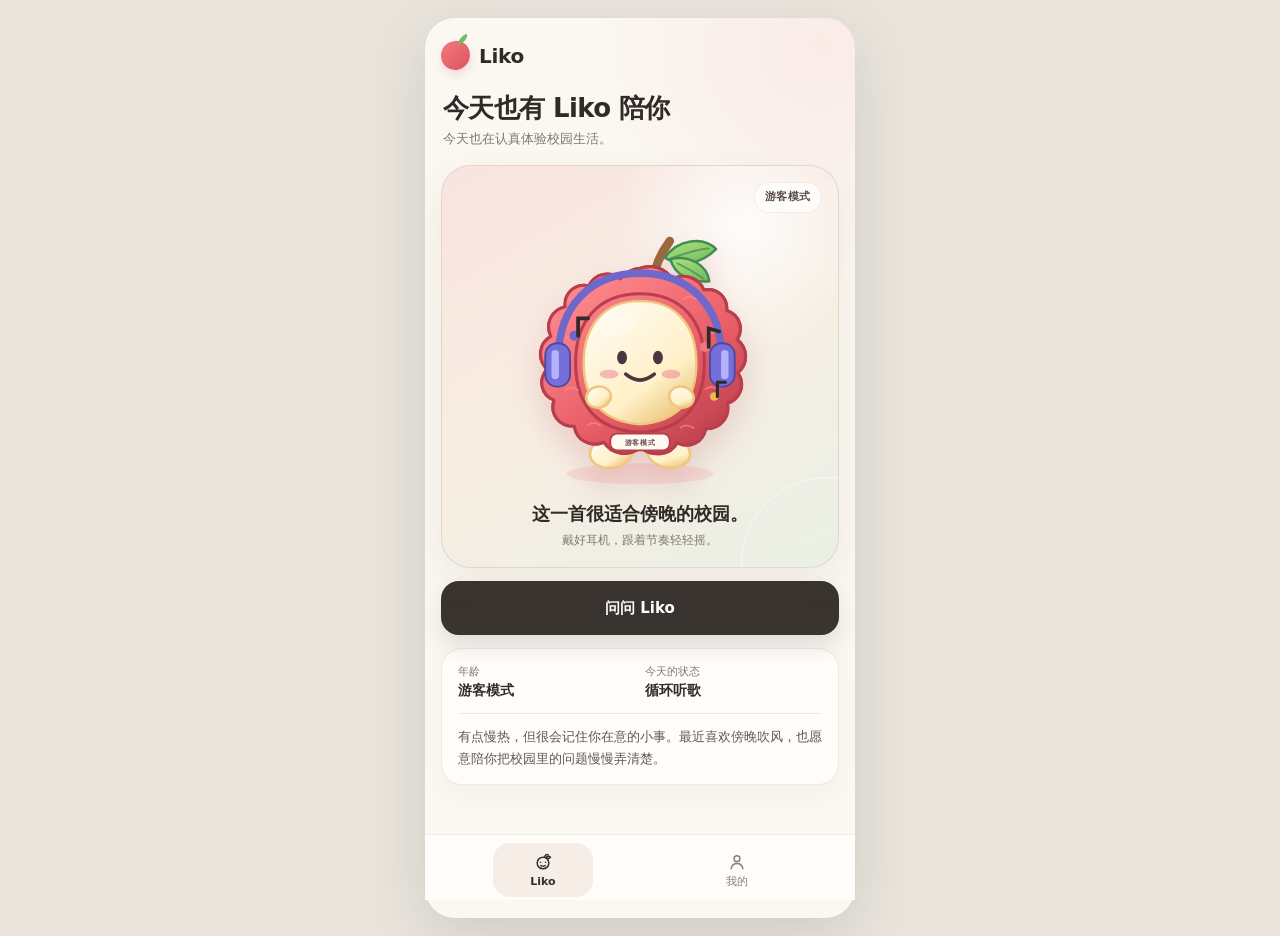
==== commit fd17f76f: "优化聊天体验并修复 FastGPT 回答兼容" ====
--- a/liko-h5-ui/index.html
+++ b/liko-h5-ui/index.html
@@ -557,6 +557,18 @@
     .hot-question span { display:block; margin-top:5px; color:#9a706a; font-size:10px; }
     .hot-question:active { background:#f8f2eb; }
 
+    .chat-welcome {
+      margin: 15px 0 17px;
+      padding: 16px;
+      border: 1px solid var(--line);
+      border-radius: 22px;
+      background: linear-gradient(145deg, rgba(255,255,255,.94), rgba(248,242,234,.9));
+      box-shadow: 0 10px 26px rgba(65,52,45,.04);
+    }
+    .chat-welcome-head { display:flex; align-items:center; gap:10px; }
+    .chat-welcome-copy { margin:13px 0 0; font-size:15px; line-height:1.72; }
+    .chat-welcome-note { display:block; margin-top:8px; color:var(--muted); font-size:10px; }
+
     .conversation { padding-bottom: calc(104px + env(safe-area-inset-bottom)); }
     .user-message { max-width:82%; margin:0 0 11px auto; padding:11px 14px; border-radius:18px 18px 5px 18px; background:#3b3531; color:white; font-size:14px; line-height:1.55; }
 
@@ -574,10 +586,15 @@
     .answer-name { font-size:14px; font-weight:700; }
     .answer-note { margin-top:1px; color:var(--muted); font-size:10px; }
 
-    .answer-body { font-size:15px; line-height:1.72; }
+    .answer-body { overflow-wrap:anywhere; font-size:15px; line-height:1.72; }
     .answer-body p { margin:0 0 11px; }
     .answer-body p:last-child { margin-bottom:0; }
     .answer-body strong { font-weight:720; }
+    .answer-bullets { margin:10px 0 12px; padding-left:20px; }
+    .answer-bullets li { margin:7px 0; padding-left:2px; }
+    .answer-steps { margin:10px 0 12px; padding:0; list-style:none; counter-reset:answer-step; }
+    .answer-steps li { display:grid; grid-template-columns:22px 1fr; gap:8px; margin:9px 0; counter-increment:answer-step; }
+    .answer-steps li::before { content:counter(answer-step); width:20px; height:20px; border-radius:50%; background:#edf1e7; color:#60725d; display:grid; place-items:center; font-size:11px; font-weight:700; }
     .answer-list { margin:11px 0; padding:0; list-style:none; }
     .answer-list li { display:grid; grid-template-columns:22px 1fr; gap:7px; margin:9px 0; }
     .answer-list li > span { width:20px; height:20px; border-radius:50%; background:#edf1e7; color:#60725d; display:grid; place-items:center; font-size:11px; font-weight:700; }
@@ -634,8 +651,7 @@
     .color-dot { width:23px; height:23px; border:3px solid rgba(255,255,255,.8); border-radius:50%; box-shadow:0 0 0 1px rgba(91,67,52,.12); }
     .color-dot.shell { background:var(--shell); }
     .color-dot.skin { background:var(--skin); }
-    .color-copy span { display:block; color:var(--muted); font-size:10px; }
-    .color-copy strong { display:block; font-size:12px; }
+    .color-copy strong { display:block; color:#5e5751; font-size:12px; }
     .settings-label { margin:24px 2px 9px; color:var(--muted); font-size:12px; font-weight:700; }
     .settings-card { padding:0 15px; border:1px solid var(--line); border-radius:21px; background:var(--card); }
     .setting-row { width:100%; min-height:58px; padding:0; border:0; border-bottom:1px solid var(--line); background:transparent; display:flex; align-items:center; justify-content:space-between; gap:12px; color:#48423e; text-align:left; cursor:pointer; }
@@ -916,6 +932,15 @@
           </div>
         </header>
 
+        <section class="chat-welcome" id="chatWelcome" aria-live="polite">
+          <div class="chat-welcome-head">
+            <span class="answer-avatar" aria-hidden="true"><svg viewBox="0 0 60 60"><circle cx="30" cy="31" r="24" fill="var(--shell)"/><circle cx="30" cy="31" r="16" fill="var(--skin)"/><circle cx="25" cy="29" r="2" fill="var(--face)"/><circle cx="35" cy="29" r="2" fill="var(--face)"/><path d="M26 36q4 3 8 0" fill="none" stroke="var(--face)" stroke-width="2" stroke-linecap="round"/></svg></span>
+            <div><div class="answer-name">Liko</div><div class="answer-note">在这里陪你</div></div>
+          </div>
+          <p class="chat-welcome-copy" id="chatGreeting">你好。校园里的事，或者你今天想聊的，都可以慢慢说。</p>
+          <span class="chat-welcome-note" id="chatGreetingNote">当前只保留本次会话</span>
+        </section>
+
         <section class="hot-section" aria-label="高频问题推荐">
           <div class="section-heading"><strong>最近大家都在问</strong><span>结合近期热度推荐</span></div>
           <div class="hot-grid">
@@ -926,28 +951,19 @@
           </div>
         </section>
 
-        <section class="conversation" id="conversation" aria-label="校园问答">
-          <div class="user-message" id="questionText">丽湖校区图书馆几点关门？</div>
-          <article class="answer-card">
+        <section class="conversation" id="conversation" aria-label="校园问答" hidden>
+          <div class="user-message" id="questionText"></div>
+          <article class="answer-card" id="answerCard">
             <header class="answer-head">
               <span class="answer-avatar" aria-hidden="true"><svg viewBox="0 0 60 60"><circle cx="30" cy="31" r="24" fill="var(--shell)"/><circle cx="30" cy="31" r="16" fill="var(--skin)"/><circle cx="25" cy="29" r="2" fill="var(--face)"/><circle cx="35" cy="29" r="2" fill="var(--face)"/><path d="M26 36q4 3 8 0" fill="none" stroke="var(--face)" stroke-width="2" stroke-linecap="round"/></svg></span>
               <div><div class="answer-name">Liko</div><div class="answer-note" id="answerNote">已核对校园资料</div></div>
             </header>
-            <div class="answer-body" id="answerBody">
-              <p><strong>开放时间可能会随教学周和节假日调整。</strong>出发前可以先查看图书馆官网当天的开放安排，临时调整以馆方通知为准。</p>
-              <ul class="answer-list">
-                <li><span>1</span><div>先确认你要去的是丽湖校区图书馆，以及具体楼层或功能区。</div></li>
-                <li><span>2</span><div>节假日、考试周的开放时间可能不同，建议当天再核对一次。</div></li>
-              </ul>
-              <p>告诉我<strong>日期和想去的区域</strong>，接入知识库后我可以继续帮你查得更具体。</p>
-            </div>
-            <footer class="sources" id="answerSources" aria-label="回答来源">
-              <div class="sources-title"><span>参考来源</span><span id="sourceCount">2 条</span></div>
-              <a class="source-link demo-link" href="#"><span class="source-copy"><strong>深圳大学图书馆 · 开放时间</strong><span>lib.szu.edu.cn · 更新于 2026-08-10</span></span><span class="source-arrow">›</span></a>
-              <a class="source-link demo-link" href="#"><span class="source-copy"><strong>深圳大学 · 通知公告</strong><span>szu.edu.cn · 更新于 2026-08-08</span></span><span class="source-arrow">›</span></a>
+            <div class="answer-body" id="answerBody"></div>
+            <footer class="sources is-empty" id="answerSources" aria-label="回答来源">
+              <div class="sources-title"><span>参考来源</span><span id="sourceCount">0 条</span></div>
             </footer>
             <div class="answer-meta">
-              <span class="answer-time" id="answerTime">刚刚 · 内容为 UI 演示</span>
+              <span class="answer-time" id="answerTime"></span>
               <div class="answer-actions" aria-label="回答反馈">
                 <button class="answer-action" type="button" id="copyAnswer" aria-label="复制回答"><svg viewBox="0 0 24 24" fill="none" stroke="currentColor" stroke-width="1.8" stroke-linecap="round" stroke-linejoin="round"><rect x="8" y="8" width="11" height="11" rx="2"/><path d="M16 8V6a2 2 0 0 0-2-2H6a2 2 0 0 0-2 2v8a2 2 0 0 0 2 2h2"/></svg></button>
                 <button class="answer-action feedback-up" type="button" aria-label="回答有帮助"><svg viewBox="0 0 24 24" fill="none" stroke="currentColor" stroke-width="1.8" stroke-linecap="round" stroke-linejoin="round"><path d="M7 10v10H4V10h3ZM7 18h10.3a2 2 0 0 0 2-1.7l.7-5A2 2 0 0 0 18 9h-4l1-3.5A2 2 0 0 0 13.1 3L8 10v8"/></svg></button>
@@ -966,11 +982,11 @@
       <section class="mine-card" aria-label="我的 Liko 身份卡">
         <div class="mine-top">
           <svg class="mine-portrait liko-mini" viewBox="0 0 60 60" role="img" aria-label="我的 Liko"><circle cx="30" cy="31" r="25" fill="var(--shell)"/><circle cx="30" cy="31" r="17" fill="var(--skin)"/><circle cx="24" cy="29" r="2.2" fill="var(--face)"/><circle cx="36" cy="29" r="2.2" fill="var(--face)"/><path d="M25 37q5 4 10 0" fill="none" stroke="var(--face)" stroke-width="2.3" stroke-linecap="round"/><path d="M34 8q4-6 8-7" fill="none" stroke="#9b673e" stroke-width="3"/><path d="M39 8q8-7 14-1-7 7-14 1" fill="#79b864"/></svg>
-          <div><div class="mine-name" id="mineName">游客</div><span class="serial-pill" data-liko-number>尚未注册</span><div class="mine-desc" id="mineDesc">可以直接问 Liko<br/>注册后生成专属形象与长期记忆</div></div>
+          <div><div class="mine-name" id="mineName">游客</div><span class="serial-pill" data-liko-number>尚未注册</span><div class="mine-desc" id="mineDesc">可以直接问 Liko<br/>注册后生成专属形象，可选择长期记忆</div></div>
         </div>
         <div class="color-row" aria-label="当前配色">
-          <div class="color-item"><span class="color-dot shell"></span><span class="color-copy"><span>外壳</span><strong id="shellColor">注册后随机</strong></span></div>
-          <div class="color-item"><span class="color-dot skin"></span><span class="color-copy"><span>内层</span><strong id="skinColor">注册后随机</strong></span></div>
+          <div class="color-item"><span class="color-dot shell"></span><span class="color-copy"><strong>外壳</strong></span></div>
+          <div class="color-item"><span class="color-dot skin"></span><span class="color-copy"><strong>内壳</strong></span></div>
         </div>
       </section>
       <button class="account-button" type="button" id="accountAction">登录 / 注册</button>
@@ -1048,6 +1064,10 @@
       const answerBody = document.getElementById('answerBody');
       const answerSources = document.getElementById('answerSources');
       const answerTime = document.getElementById('answerTime');
+      const conversation = document.getElementById('conversation');
+      const chatWelcome = document.getElementById('chatWelcome');
+      const chatGreeting = document.getElementById('chatGreeting');
+      const chatGreetingNote = document.getElementById('chatGreetingNote');
       const sendQuestion = document.getElementById('sendQuestion');
       const feedbackUp = document.querySelector('.feedback-up');
       const feedbackDown = document.querySelector('.feedback-down');
@@ -1061,6 +1081,7 @@
       let conversationId = null;
       let authMode = 'login';
       let authState = {authenticated:false, user:null, companion:null, quota:{limit:10, used:0, remaining:10}};
+      let systemState = {memoryConfigured:false};
 
       const apiRequest = async (path, options = {}) => {
         const response = await fetch(`${API_BASE}${path}`, {
@@ -1098,21 +1119,57 @@
         document.getElementById('mineName').textContent = state.authenticated ? state.user.username : '游客';
         document.getElementById('mineDesc').innerHTML = state.authenticated
           ? `只属于你的校园伴生助手<br>现在 ${companion.ageDays} 天大`
-          : '可以直接问 Liko<br>注册后生成专属形象与长期记忆';
+          : '可以直接问 Liko<br>注册后生成专属形象，可选择长期记忆';
         document.getElementById('profileAge').textContent = companion ? `${companion.ageDays} 天大` : '游客模式';
-        document.getElementById('shellColor').textContent = companion?.palette.shell || '注册后随机';
-        document.getElementById('skinColor').textContent = companion?.palette.skin || '注册后随机';
         document.getElementById('accountAction').hidden = state.authenticated;
         document.getElementById('logoutAction').hidden = !state.authenticated;
-        document.getElementById('memoryConsentSide').textContent = state.authenticated ? (state.user.memoryConsent ? '已开启 ›' : '已关闭 ›') : '登录后开启 ›';
+        document.getElementById('memoryConsentSide').textContent = !state.authenticated
+          ? '登录后开启 ›'
+          : !systemState.memoryConfigured
+            ? '尚未部署 ›'
+            : state.user.memoryConsent ? '已开启 ›' : '已关闭 ›';
         document.querySelector('#changePasswordAction .setting-side').textContent = state.authenticated ? '›' : '登录后可用 ›';
         const quota = state.quota || authState.quota;
         if (quota) document.getElementById('quotaCopy').textContent = `${state.authenticated ? '登录用户' : '游客'}今日剩余 ${quota.remaining} / ${quota.limit} 次`;
         applyPalette(companion?.palette);
       };
 
+      const dayPeriod = () => {
+        const hour = new Date().getHours();
+        if (hour < 6) return '夜深了';
+        if (hour < 11) return '早上好';
+        if (hour < 14) return '中午好';
+        if (hour < 18) return '下午好';
+        return '晚上好';
+      };
+
+      const refreshGreeting = async () => {
+        const period = dayPeriod();
+        if (!authState.authenticated) {
+          chatGreeting.textContent = `${period}。我是 Liko，校园里的事，或者你今天想聊的，都可以慢慢说。`;
+          chatGreetingNote.textContent = '游客模式 · 当前只保留本次会话';
+          return;
+        }
+        const name = authState.user?.username || '你';
+        chatGreeting.textContent = `${period}，${name}。今天想从哪件事开始？`;
+        chatGreetingNote.textContent = systemState.memoryConfigured && authState.user?.memoryConsent ? '长期记忆已开启' : '当前只保留本次会话';
+        if (!systemState.memoryConfigured || !authState.user?.memoryConsent) return;
+        try {
+          const memories = await apiRequest('/api/users/me/memories?limit=1');
+          if (memories.length) chatGreeting.textContent = `${period}，${name}。上次聊到的事我还记得，今天想接着聊，还是换个话题？`;
+        } catch { /* 记忆不可用时保持自然问候，不打断进入聊天 */ }
+      };
+
       const refreshAccount = async () => {
-        try { renderAccount(await apiRequest('/api/auth/me')); }
+        try {
+          const [state, health] = await Promise.all([
+            apiRequest('/api/auth/me'),
+            apiRequest('/api/health').catch(() => null)
+          ]);
+          systemState.memoryConfigured = Boolean(health?.integrations?.memoryConfigured);
+          renderAccount(state);
+          await refreshGreeting();
+        }
         catch { document.getElementById('quotaCopy').textContent = '账号服务暂时不可用，问答仍可尝试使用'; }
       };
 
@@ -1121,7 +1178,7 @@
         document.querySelectorAll('[data-auth-mode]').forEach(button => button.classList.toggle('is-active', button.dataset.authMode === mode));
         const modeCopy = {
           login: {title:'登录 Liko', submit:'登录', password:'密码', hint:'登录后会在不同设备同步你的专属 Liko 和长期记忆。'},
-          register: {title:'注册 Liko', submit:'注册并生成 Liko', password:'密码', hint:'注册后会生成专属形象并开启长期记忆；你可以随时关闭和删除。'},
+          register: {title:'注册 Liko', submit:'注册并生成 Liko', password:'密码', hint:'注册后会生成专属形象；长期记忆由你选择开启，也可以随时关闭和删除。'},
           recover: {title:'用恢复码找回', submit:'重设密码', password:'新密码', hint:'填写注册时保存的恢复码。重设后旧恢复码会失效，并生成一个新的。'}
         }[mode];
         document.getElementById('authTitle').textContent = modeCopy.title;
@@ -1170,6 +1227,7 @@
       });
       document.getElementById('memoryConsentAction').addEventListener('click', async () => {
         if (!authState.authenticated) { openAuth(); return; }
+        if (!systemState.memoryConfigured) { showToast('长期记忆服务尚未部署'); return; }
         const enabled = !authState.user.memoryConsent;
         try {
           const result = await apiRequest('/api/auth/memory-consent', {method:'PATCH', body:JSON.stringify({enabled})});
@@ -1308,7 +1366,7 @@
       };
 
       navButtons.forEach(button => button.addEventListener('click', () => switchPage(button.dataset.target)));
-      document.getElementById('enterChat').addEventListener('click', () => setChatMode(true));
+      document.getElementById('enterChat').addEventListener('click', async () => { setChatMode(true); await refreshGreeting(); });
       document.getElementById('backToLiko').addEventListener('click', () => setChatMode(false));
 
       refreshHourlyState();
@@ -1331,9 +1389,16 @@
 
       const renderSources = (items = []) => {
         clearSources();
+        const seenTitles = new Set();
         const safeItems = items.filter(item => {
-          try { return new URL(item.url).protocol === 'https:'; } catch { return false; }
-        });
+          try {
+            const url = new URL(item.url);
+            const titleKey = (item.title || url.hostname).trim().toLocaleLowerCase('zh-CN');
+            if (url.protocol !== 'https:' || seenTitles.has(titleKey)) return false;
+            seenTitles.add(titleKey);
+            return true;
+          } catch { return false; }
+        }).slice(0, 4);
         document.getElementById('sourceCount').textContent = `${safeItems.length} 条`;
         answerSources.classList.toggle('is-empty', !safeItems.length);
         safeItems.forEach(item => {
@@ -1345,9 +1410,10 @@
           const copy = document.createElement('span');
           copy.className = 'source-copy';
           const title = document.createElement('strong');
-          title.textContent = item.title;
+          const sourceUrl = new URL(item.url);
+          title.textContent = item.title || sourceUrl.hostname;
           const detail = document.createElement('span');
-          detail.textContent = [item.department, item.lastVerifiedAt && `核验于 ${item.lastVerifiedAt}`].filter(Boolean).join(' · ');
+          detail.textContent = [item.department || sourceUrl.hostname.replace(/^www\./,''), item.lastVerifiedAt && `核验于 ${item.lastVerifiedAt}`].filter(Boolean).join(' · ');
           copy.append(title, detail);
           const arrow = document.createElement('span');
           arrow.className = 'source-arrow';
@@ -1355,6 +1421,60 @@
           link.append(copy, arrow);
           answerSources.append(link);
         });
+      };
+
+      const cleanAnswerText = (value = '') => value
+        .replace(/\[[0-9a-f]{16,}(?:[^\]\n]*)?\]?/gi, '')
+        .replace(/\[(?:source|cite|citation):[^\]]+\]/gi, '')
+        .replace(/【引用[^】]*】/g, '')
+        .replace(/[ \t]+\n/g, '\n')
+        .trim();
+
+      const escapeAnswerHtml = (value) => value
+        .replaceAll('&', '&amp;')
+        .replaceAll('<', '&lt;')
+        .replaceAll('>', '&gt;');
+
+      const formatInlineAnswer = (value) => escapeAnswerHtml(value)
+        .replace(/\*\*(.+?)\*\*/g, '<strong>$1</strong>');
+
+      const renderAnswerText = (value) => {
+        const lines = cleanAnswerText(value).split('\n');
+        const blocks = [];
+        let paragraph = [];
+        let listType = '';
+        let listItems = [];
+        const flushParagraph = () => {
+          if (!paragraph.length) return;
+          blocks.push(`<p>${formatInlineAnswer(paragraph.join(' '))}</p>`);
+          paragraph = [];
+        };
+        const flushList = () => {
+          if (!listItems.length) return;
+          const className = listType === 'ol' ? 'answer-steps' : 'answer-bullets';
+          blocks.push(`<${listType} class="${className}">${listItems.map(item => `<li>${formatInlineAnswer(item)}</li>`).join('')}</${listType}>`);
+          listType = '';
+          listItems = [];
+        };
+        lines.forEach(rawLine => {
+          const line = rawLine.trim();
+          if (!line) { flushParagraph(); flushList(); return; }
+          const bullet = line.match(/^[-*•]\s+(.+)/);
+          const numbered = line.match(/^\d+[.)、]\s*(.+)/);
+          if (bullet || numbered) {
+            flushParagraph();
+            const nextType = numbered ? 'ol' : 'ul';
+            if (listType && listType !== nextType) flushList();
+            listType = nextType;
+            listItems.push((numbered || bullet)[1]);
+            return;
+          }
+          flushList();
+          paragraph.push(line.replace(/^#{1,6}\s*/, ''));
+        });
+        flushParagraph();
+        flushList();
+        answerBody.innerHTML = blocks.join('');
       };
 
       const handleStreamEvent = (eventName, data, answerText) => {
@@ -1369,7 +1489,7 @@
         }
         if (eventName === 'delta') {
           answerText.value += data.text || '';
-          answerBody.textContent = answerText.value;
+          renderAnswerText(answerText.value);
         }
         if (eventName === 'sources') renderSources(data.items);
         if (eventName === 'done') {
@@ -1426,10 +1546,12 @@
         activeRequest?.abort();
         const requestController = new AbortController();
         activeRequest = requestController;
+        chatWelcome.hidden = true;
+        conversation.hidden = false;
         document.getElementById('questionText').textContent = question;
         document.getElementById('questionInput').value = '';
         document.getElementById('answerNote').textContent = '正在连接校园知识库…';
-        answerBody.textContent = '';
+        answerBody.innerHTML = '';
         answerTime.textContent = '正在回答…';
         currentAnswerId = null;
         clearSources();
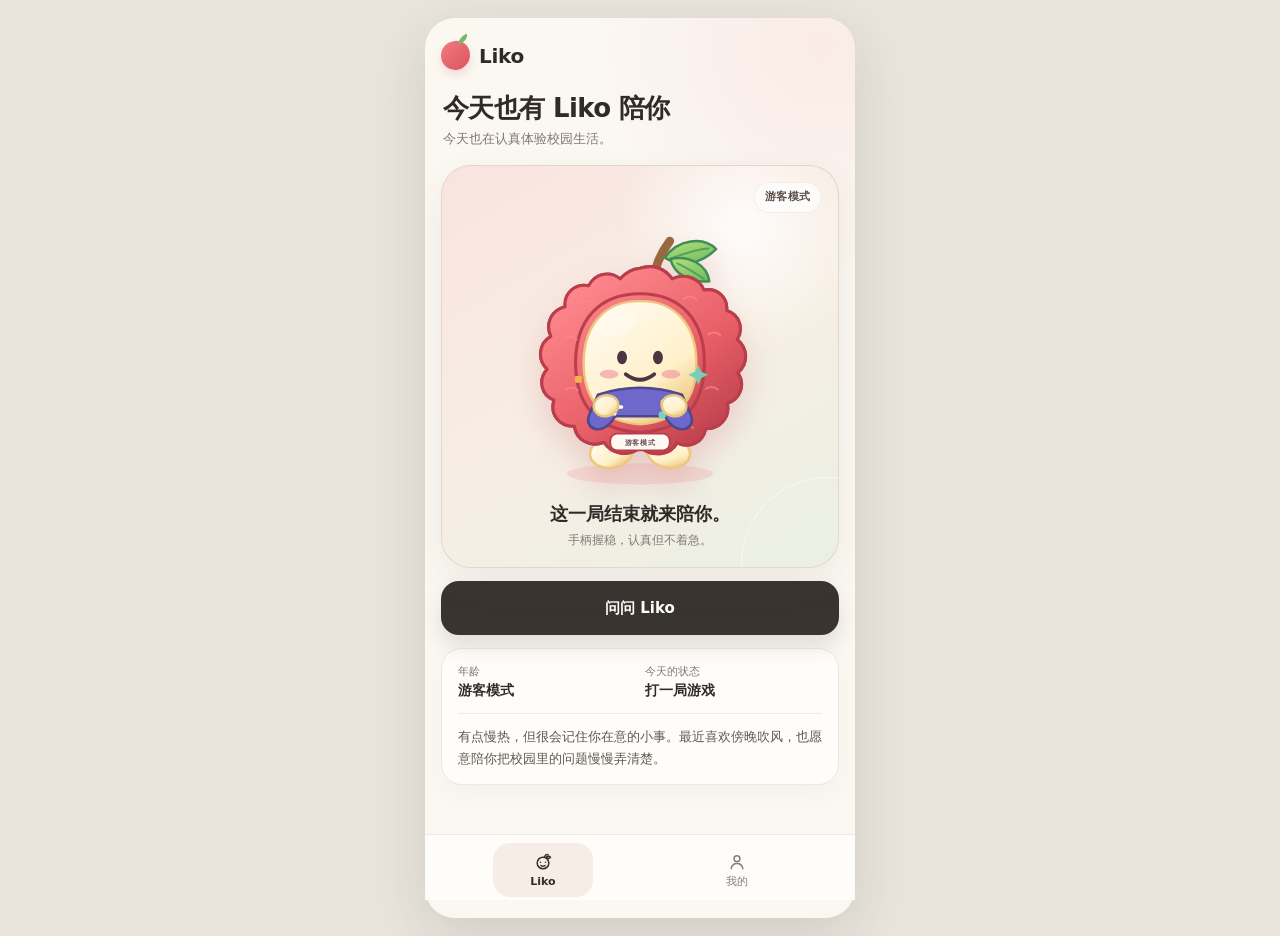
==== commit ec443b31: "实现注册首次选色并准备长期记忆部署" ====
--- a/liko-h5-ui/index.html
+++ b/liko-h5-ui/index.html
@@ -678,6 +678,12 @@
     .auth-cancel { background:#f2ece5; color:#635b55; }
     .auth-submit { background:#3b3531; color:white; font-weight:700; }
     .recovery-box { padding:13px; border-radius:13px; background:#f4eee7; color:#3f3935; font-family:ui-monospace, monospace; font-size:14px; font-weight:750; letter-spacing:.5px; text-align:center; user-select:all; }
+    .color-preview { width:132px; height:132px; margin:2px auto 16px; border-radius:50%; background:var(--preview-shell); display:grid; place-items:center; box-shadow:0 14px 30px rgba(67,49,41,.12); }
+    .color-preview-inner { width:84px; height:84px; border:5px solid rgba(255,255,255,.72); border-radius:50%; background:var(--preview-skin); box-shadow:0 0 0 1px rgba(89,71,62,.1); }
+    .color-picker-grid { display:grid; grid-template-columns:1fr 1fr; gap:10px; }
+    .color-picker { min-width:0; padding:11px; border:1px solid var(--line); border-radius:15px; background:#fbf8f3; color:#5f5752; font-size:12px; font-weight:700; }
+    .color-picker input { width:100%; height:46px; margin-top:8px; padding:3px; border:0; border-radius:11px; background:white; cursor:pointer; }
+    .color-randomize { width:100%; min-height:42px; margin-top:10px; border:1px solid var(--line); border-radius:13px; background:#f6f0e9; color:#5f5752; font-weight:680; cursor:pointer; }
 
     /* 底部导航 */
     .bottom-nav {
@@ -993,6 +999,7 @@
       <p class="quota-copy" id="quotaCopy">游客每日可问 10 次</p>
       <div class="settings-label">常用</div>
       <section class="settings-card">
+        <button class="setting-row" id="colorChoiceAction" type="button"><span class="setting-main"><span class="setting-icon"><svg viewBox="0 0 24 24" fill="none" stroke="currentColor" stroke-width="1.8"><circle cx="12" cy="12" r="8"/><circle cx="9" cy="9" r="1"/><circle cx="15" cy="9" r="1"/><path d="M8.5 15c2.4 1.8 4.6 1.8 7 0"/></svg></span>Liko 配色</span><span class="setting-side" id="colorChoiceSide">注册后可选一次 ›</span></button>
         <button class="setting-row shell-action" type="button"><span class="setting-main"><span class="setting-icon"><svg viewBox="0 0 24 24" fill="none" stroke="currentColor" stroke-width="1.8"><circle cx="12" cy="8" r="3"/><path d="M5.5 20c.6-4 2.8-6 6.5-6s5.9 2 6.5 6"/></svg></span>个人资料</span><span class="setting-side">未完善 ›</span></button>
         <button class="setting-row" id="changePasswordAction" type="button"><span class="setting-main"><span class="setting-icon"><svg viewBox="0 0 24 24" fill="none" stroke="currentColor" stroke-width="1.8"><rect x="5" y="10" width="14" height="10" rx="2"/><path d="M8 10V7a4 4 0 0 1 8 0v3M12 14v3"/></svg></span>修改密码</span><span class="setting-side">登录后可用 ›</span></button>
         <button class="setting-row shell-action" type="button"><span class="setting-main"><span class="setting-icon"><svg viewBox="0 0 24 24" fill="none" stroke="currentColor" stroke-width="1.8"><path d="M5 5h14v11H9l-4 3V5Z"/></svg></span>对话记录</span><span class="setting-side">›</span></button>
@@ -1051,6 +1058,19 @@
       <div class="auth-actions"><button class="auth-cancel" type="button" id="passwordCancel">取消</button><button class="auth-submit" type="submit">确认修改</button></div>
     </form>
   </div>
+  <div class="auth-sheet" id="colorSheet" role="dialog" aria-modal="true" aria-labelledby="colorTitle">
+    <form class="auth-panel" id="colorForm">
+      <h2 id="colorTitle">选出你的 Liko</h2>
+      <p>注册会赠送一次配色机会。确认后会同步到你的账号；以后可使用换色道具再次修改。</p>
+      <div class="color-preview" id="colorPreview" aria-label="外壳色与肤色搭配预览"><div class="color-preview-inner"></div></div>
+      <div class="color-picker-grid">
+        <label class="color-picker">外壳颜色<input id="shellColorInput" type="color" value="#E95F68" /></label>
+        <label class="color-picker">肤色<input id="skinColorInput" type="color" value="#FFF0C7" /></label>
+      </div>
+      <button class="color-randomize" id="randomizeColors" type="button">换一组灵感配色</button>
+      <div class="auth-actions"><button class="auth-cancel" type="button" id="colorCancel">稍后再选</button><button class="auth-submit" type="submit">确认这组颜色</button></div>
+    </form>
+  </div>
 
   <script>
     (() => {
@@ -1083,6 +1103,33 @@
       let authState = {authenticated:false, user:null, companion:null, quota:{limit:10, used:0, remaining:10}};
       let systemState = {memoryConfigured:false};
 
+      const randomHexColor = () => `#${Math.floor(Math.random() * 0x1000000).toString(16).padStart(6, '0').toUpperCase()}`;
+      const colorRgb = value => [1,3,5].map(index => Number.parseInt(value.slice(index, index + 2), 16));
+      const colorDistance = (first, second) => {
+        const a = colorRgb(first), b = colorRgb(second);
+        return Math.sqrt(a.reduce((sum, channel, index) => sum + (channel - b[index]) ** 2, 0));
+      };
+      const randomColorPair = () => {
+        const shell = randomHexColor();
+        let skin = randomHexColor();
+        while (colorDistance(shell, skin) < 72) skin = randomHexColor();
+        return {shell, skin};
+      };
+      const mixColor = (value, target, amount) => {
+        const source = colorRgb(value);
+        return `#${source.map((channel, index) => Math.round(channel + (target[index] - channel) * amount).toString(16).padStart(2, '0')).join('').toUpperCase()}`;
+      };
+      const paletteFromPair = ({shell, skin}) => {
+        const shellLight = mixColor(shell, [255,255,255], .3);
+        const shellDeep = mixColor(shell, [0,0,0], .26);
+        const skinLight = mixColor(skin, [255,255,255], .3);
+        const skinDeep = mixColor(skin, [0,0,0], .26);
+        const [red, green, blue] = colorRgb(skin).map(channel => channel / 255);
+        const luminance = .2126 * red + .7152 * green + .0722 * blue;
+        return {shell, shellLight, shellDeep, skin, skinLight, skinDeep, face:luminance < .42 ? '#FFFDF8' : '#30272C'};
+      };
+      const guestPalette = paletteFromPair(randomColorPair());
+
       const apiRequest = async (path, options = {}) => {
         const response = await fetch(`${API_BASE}${path}`, {
           ...options,
@@ -1131,7 +1178,27 @@
         document.querySelector('#changePasswordAction .setting-side').textContent = state.authenticated ? '›' : '登录后可用 ›';
         const quota = state.quota || authState.quota;
         if (quota) document.getElementById('quotaCopy').textContent = `${state.authenticated ? '登录用户' : '游客'}今日剩余 ${quota.remaining} / ${quota.limit} 次`;
-        applyPalette(companion?.palette);
+        document.getElementById('colorChoiceSide').textContent = !state.authenticated
+          ? '注册后可选一次 ›'
+          : companion?.colorChoiceAvailable ? '还有 1 次 ›' : '等待换色道具 ›';
+        applyPalette(companion?.palette || guestPalette);
+      };
+
+      const updateColorPreview = () => {
+        const shell = document.getElementById('shellColorInput').value.toUpperCase();
+        const skin = document.getElementById('skinColorInput').value.toUpperCase();
+        const preview = document.getElementById('colorPreview');
+        preview.style.setProperty('--preview-shell', shell);
+        preview.style.setProperty('--preview-skin', skin);
+      };
+
+      const openColorChoice = () => {
+        if (!authState.authenticated) { openAuth(); setAuthMode('register'); return; }
+        if (!authState.companion?.colorChoiceAvailable) { showToast('首次选色机会已使用，以后可用换色道具修改'); return; }
+        document.getElementById('shellColorInput').value = authState.companion.palette.shell;
+        document.getElementById('skinColorInput').value = authState.companion.palette.skin;
+        updateColorPreview();
+        document.getElementById('colorSheet').classList.add('is-open');
       };
 
       const dayPeriod = () => {
@@ -1178,7 +1245,7 @@
         document.querySelectorAll('[data-auth-mode]').forEach(button => button.classList.toggle('is-active', button.dataset.authMode === mode));
         const modeCopy = {
           login: {title:'登录 Liko', submit:'登录', password:'密码', hint:'登录后会在不同设备同步你的专属 Liko 和长期记忆。'},
-          register: {title:'注册 Liko', submit:'注册并生成 Liko', password:'密码', hint:'注册后会生成专属形象；长期记忆由你选择开启，也可以随时关闭和删除。'},
+          register: {title:'注册 Liko', submit:'注册并生成 Liko', password:'密码', hint:'注册会生成专属编号，并赠送一次外壳和肤色的自选机会。'},
           recover: {title:'用恢复码找回', submit:'重设密码', password:'新密码', hint:'填写注册时保存的恢复码。重设后旧恢复码会失效，并生成一个新的。'}
         }[mode];
         document.getElementById('authTitle').textContent = modeCopy.title;
@@ -1219,7 +1286,32 @@
       });
       document.getElementById('recoveryDone').addEventListener('click', () => {
         document.getElementById('recoverySheet').classList.remove('is-open');
-        showToast('专属 Liko 已生成');
+        if (authState.companion?.colorChoiceAvailable) openColorChoice();
+        else showToast('专属 Liko 已生成');
+      });
+      document.getElementById('colorChoiceAction').addEventListener('click', openColorChoice);
+      document.getElementById('colorCancel').addEventListener('click', () => document.getElementById('colorSheet').classList.remove('is-open'));
+      ['shellColorInput','skinColorInput'].forEach(id => document.getElementById(id).addEventListener('input', updateColorPreview));
+      document.getElementById('randomizeColors').addEventListener('click', () => {
+        const colors = randomColorPair();
+        document.getElementById('shellColorInput').value = colors.shell;
+        document.getElementById('skinColorInput').value = colors.skin;
+        updateColorPreview();
+      });
+      document.getElementById('colorForm').addEventListener('submit', async event => {
+        event.preventDefault();
+        const submit = event.currentTarget.querySelector('[type="submit"]');
+        const shell = document.getElementById('shellColorInput').value.toUpperCase();
+        const skin = document.getElementById('skinColorInput').value.toUpperCase();
+        if (colorDistance(shell, skin) < 72) { showToast('两种颜色太接近，请换一组'); return; }
+        submit.disabled = true;
+        try {
+          const result = await apiRequest('/api/auth/liko-colors', {method:'PATCH', body:JSON.stringify({shell, skin})});
+          renderAccount({...result, quota:authState.quota});
+          document.getElementById('colorSheet').classList.remove('is-open');
+          showToast('这组颜色已经保存');
+        } catch (error) { showToast(error.message); }
+        finally { submit.disabled = false; }
       });
       document.getElementById('logoutAction').addEventListener('click', async () => {
         try { await apiRequest('/api/auth/logout', {method:'POST'}); renderAccount({authenticated:false, user:null, companion:null, quota:{limit:10, used:0, remaining:10}}); await refreshAccount(); showToast('已退出登录'); }
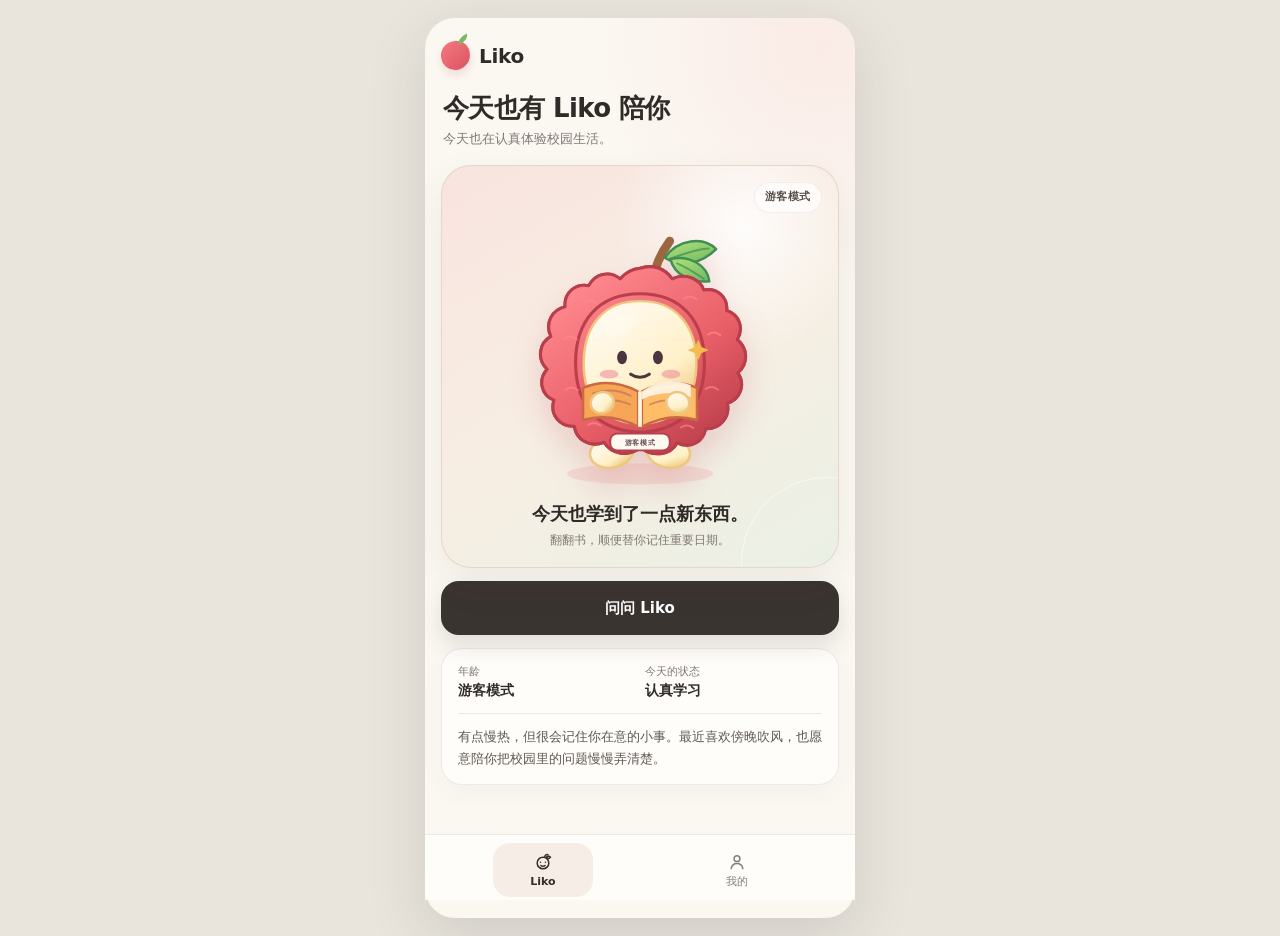
==== commit f6183536: "feat: add user memory management" ====
--- a/liko-h5-ui/index.html
+++ b/liko-h5-ui/index.html
@@ -685,6 +685,42 @@
     .color-picker input { width:100%; height:46px; margin-top:8px; padding:3px; border:0; border-radius:11px; background:white; cursor:pointer; }
     .color-randomize { width:100%; min-height:42px; margin-top:10px; border:1px solid var(--line); border-radius:13px; background:#f6f0e9; color:#5f5752; font-weight:680; cursor:pointer; }
 
+    /* Liko 对我的了解 */
+    .memory-sheet { display:none; position:fixed; inset:0; z-index:100; background:rgba(40,34,31,.2); justify-content:center; }
+    .memory-sheet.is-open { display:flex; }
+    .memory-panel { width:min(100%,430px); min-height:100dvh; background:var(--paper); overflow-y:auto; overscroll-behavior:contain; animation:memory-in 220ms ease-out; }
+    @keyframes memory-in { from { transform:translateX(24px); opacity:.55; } to { transform:translateX(0); opacity:1; } }
+    .memory-header { min-height:67px; padding:calc(10px + env(safe-area-inset-top)) 17px 10px; position:sticky; top:0; z-index:2; border-bottom:1px solid var(--line); background:rgba(251,248,242,.94); backdrop-filter:blur(18px); display:grid; grid-template-columns:42px 1fr 42px; align-items:center; }
+    .memory-back { width:38px; height:38px; padding:0; border:0; border-radius:13px; background:#f3ede6; color:#655d57; display:grid; place-items:center; cursor:pointer; }
+    .memory-back svg { width:20px; height:20px; }
+    .memory-heading { text-align:center; }
+    .memory-heading strong { display:block; font-size:17px; }
+    .memory-heading span { display:block; margin-top:2px; color:var(--muted); font-size:10px; }
+    .memory-body { padding:18px 17px calc(34px + env(safe-area-inset-bottom)); }
+    .memory-status { padding:17px; border:1px solid rgba(226,211,198,.8); border-radius:22px; background:linear-gradient(145deg,#f8e5e0,#f6eee5 62%,#eaf0e6); box-shadow:var(--shadow); }
+    .memory-status-row { display:flex; align-items:center; justify-content:space-between; gap:14px; }
+    .memory-status-copy strong { display:block; font-size:16px; }
+    .memory-status-copy span { display:block; margin-top:5px; color:var(--muted); font-size:11px; line-height:1.55; }
+    .memory-toggle { min-width:72px; min-height:38px; padding:0 13px; border:0; border-radius:999px; background:#3b3531; color:white; font-size:11px; font-weight:750; cursor:pointer; }
+    .memory-toggle.is-off { background:#ebe4dc; color:#6f665f; }
+    .memory-privacy { margin:11px 2px 0; color:#837a74; font-size:10px; line-height:1.6; }
+    .memory-list-head { margin:24px 2px 10px; display:flex; align-items:end; justify-content:space-between; gap:12px; }
+    .memory-list-head strong { font-size:14px; }
+    .memory-list-head span { color:var(--muted); font-size:10px; }
+    .memory-list { display:grid; gap:10px; }
+    .memory-empty { padding:28px 20px; border:1px dashed #ddd1c6; border-radius:20px; background:rgba(255,255,255,.58); color:#8b817a; font-size:12px; line-height:1.7; text-align:center; }
+    .memory-item { padding:14px; border:1px solid var(--line); border-radius:18px; background:var(--card); }
+    .memory-item textarea { width:100%; min-height:68px; padding:0; border:0; outline:0; resize:none; overflow:hidden; background:transparent; color:#423c38; font:inherit; font-size:13px; line-height:1.7; }
+    .memory-item textarea:not([readonly]) { min-height:92px; padding:10px; border:1px solid #ddcfc3; border-radius:12px; background:#fbf7f2; resize:vertical; overflow:auto; }
+    .memory-item-meta { margin-top:8px; display:flex; align-items:center; justify-content:space-between; gap:10px; }
+    .memory-item-meta span { color:#9a918a; font-size:9px; }
+    .memory-item-actions { display:flex; gap:7px; }
+    .memory-item-actions button { min-height:30px; padding:0 10px; border:1px solid var(--line); border-radius:10px; background:#f5efe8; color:#675f59; font-size:10px; cursor:pointer; }
+    .memory-item-actions .memory-delete { color:#b04e58; }
+    .memory-footer-actions { margin-top:14px; display:grid; grid-template-columns:1fr 1fr; gap:9px; }
+    .memory-footer-actions button { min-height:43px; border:1px solid var(--line); border-radius:13px; background:var(--card); color:#655d57; font-weight:680; cursor:pointer; }
+    .memory-footer-actions .memory-clear { color:#b04e58; }
+
     /* 底部导航 */
     .bottom-nav {
       width: min(100%,430px);
@@ -1003,7 +1039,7 @@
         <button class="setting-row shell-action" type="button"><span class="setting-main"><span class="setting-icon"><svg viewBox="0 0 24 24" fill="none" stroke="currentColor" stroke-width="1.8"><circle cx="12" cy="8" r="3"/><path d="M5.5 20c.6-4 2.8-6 6.5-6s5.9 2 6.5 6"/></svg></span>个人资料</span><span class="setting-side">未完善 ›</span></button>
         <button class="setting-row" id="changePasswordAction" type="button"><span class="setting-main"><span class="setting-icon"><svg viewBox="0 0 24 24" fill="none" stroke="currentColor" stroke-width="1.8"><rect x="5" y="10" width="14" height="10" rx="2"/><path d="M8 10V7a4 4 0 0 1 8 0v3M12 14v3"/></svg></span>修改密码</span><span class="setting-side">登录后可用 ›</span></button>
         <button class="setting-row shell-action" type="button"><span class="setting-main"><span class="setting-icon"><svg viewBox="0 0 24 24" fill="none" stroke="currentColor" stroke-width="1.8"><path d="M5 5h14v11H9l-4 3V5Z"/></svg></span>对话记录</span><span class="setting-side">›</span></button>
-        <button class="setting-row" id="memoryConsentAction" type="button"><span class="setting-main"><span class="setting-icon"><svg viewBox="0 0 24 24" fill="none" stroke="currentColor" stroke-width="1.8"><path d="M12 3a5 5 0 0 0-4.6 7A4 4 0 0 0 9 17.7V21l3-2 3 2v-3.3A4 4 0 0 0 16.6 10 5 5 0 0 0 12 3Z"/><path d="M9.5 10.5h5M10.5 13.5h3"/></svg></span>长期记忆</span><span class="setting-side" id="memoryConsentSide">登录后开启 ›</span></button>
+        <button class="setting-row" id="memoryConsentAction" type="button"><span class="setting-main"><span class="setting-icon"><svg viewBox="0 0 24 24" fill="none" stroke="currentColor" stroke-width="1.8"><path d="M12 3a5 5 0 0 0-4.6 7A4 4 0 0 0 9 17.7V21l3-2 3 2v-3.3A4 4 0 0 0 16.6 10 5 5 0 0 0 12 3Z"/><path d="M9.5 10.5h5M10.5 13.5h3"/></svg></span>Liko 对我的了解</span><span class="setting-side" id="memoryConsentSide">登录后开启 ›</span></button>
         <button class="setting-row shell-action" type="button"><span class="setting-main"><span class="setting-icon"><svg viewBox="0 0 24 24" fill="none" stroke="currentColor" stroke-width="1.8"><path d="M12 3 5 6v5c0 4.5 2.7 7.7 7 10 4.3-2.3 7-5.5 7-10V6l-7-3Z"/><path d="m9 12 2 2 4-4"/></svg></span>偏好与隐私</span><span class="setting-side">›</span></button>
       </section>
       <div class="settings-label">更多</div>
@@ -1072,6 +1108,28 @@
     </form>
   </div>
 
+  <div class="memory-sheet" id="memorySheet" role="dialog" aria-modal="true" aria-labelledby="memoryTitle">
+    <section class="memory-panel">
+      <header class="memory-header">
+        <button class="memory-back" id="closeMemory" type="button" aria-label="返回我的"><svg viewBox="0 0 24 24" fill="none" stroke="currentColor" stroke-width="1.9" stroke-linecap="round" stroke-linejoin="round"><path d="m15 18-6-6 6-6"/></svg></button>
+        <div class="memory-heading"><strong id="memoryTitle">Liko 对我的了解</strong><span>你始终可以修改或删除</span></div>
+        <span aria-hidden="true"></span>
+      </header>
+      <div class="memory-body">
+        <section class="memory-status">
+          <div class="memory-status-row">
+            <div class="memory-status-copy"><strong id="memoryStatusTitle">长期记忆已开启</strong><span id="memoryStatusText">聊天后，Liko 会整理对以后陪伴有帮助的信息。</span></div>
+            <button class="memory-toggle" id="memoryToggle" type="button">关闭</button>
+          </div>
+          <p class="memory-privacy">关闭后不再读取或新增，但已有内容会保留，方便你随时查看或删除。校园事实仍只以知识库来源为准。</p>
+        </section>
+        <div class="memory-list-head"><strong>已经了解的你</strong><span id="memoryCount">读取中…</span></div>
+        <div class="memory-list" id="memoryList" aria-live="polite"><div class="memory-empty">正在整理记忆…</div></div>
+        <div class="memory-footer-actions"><button id="refreshMemories" type="button">刷新</button><button class="memory-clear" id="clearMemories" type="button">清空全部</button></div>
+      </div>
+    </section>
+  </div>
+
   <script>
     (() => {
       const body = document.body;
@@ -1091,6 +1149,8 @@
       const sendQuestion = document.getElementById('sendQuestion');
       const feedbackUp = document.querySelector('.feedback-up');
       const feedbackDown = document.querySelector('.feedback-down');
+      const memorySheet = document.getElementById('memorySheet');
+      const memoryList = document.getElementById('memoryList');
       const localApiOrigin = ['127.0.0.1', 'localhost'].includes(location.hostname) ? 'http://127.0.0.1:8001' : '';
       const API_BASE = window.LIKO_API_BASE ?? localApiOrigin;
       let currentPage = 'liko';
@@ -1102,6 +1162,7 @@
       let authMode = 'login';
       let authState = {authenticated:false, user:null, companion:null, quota:{limit:10, used:0, remaining:10}};
       let systemState = {memoryConfigured:false};
+      let currentMemories = [];
 
       const randomHexColor = () => `#${Math.floor(Math.random() * 0x1000000).toString(16).padStart(6, '0').toUpperCase()}`;
       const colorRgb = value => [1,3,5].map(index => Number.parseInt(value.slice(index, index + 2), 16));
@@ -1225,6 +1286,135 @@
           const memories = await apiRequest('/api/users/me/memories?limit=1');
           if (memories.length) chatGreeting.textContent = `${period}，${name}。上次聊到的事我还记得，今天想接着聊，还是换个话题？`;
         } catch { /* 记忆不可用时保持自然问候，不打断进入聊天 */ }
+      };
+
+      const updateMemoryPanelState = () => {
+        const enabled = Boolean(authState.user?.memoryConsent);
+        document.getElementById('memoryStatusTitle').textContent = enabled ? '长期记忆已开启' : '长期记忆已关闭';
+        document.getElementById('memoryStatusText').textContent = enabled
+          ? '聊天后，Liko 会整理对以后陪伴有帮助的信息。'
+          : 'Liko 不会在聊天中读取或新增长期记忆。';
+        const toggle = document.getElementById('memoryToggle');
+        toggle.textContent = enabled ? '关闭' : '开启';
+        toggle.classList.toggle('is-off', !enabled);
+      };
+
+      const memoryDate = value => {
+        if (!value) return '已保存';
+        const date = new Date(value);
+        return Number.isNaN(date.getTime()) ? '已保存' : date.toLocaleDateString('zh-CN', {month:'numeric', day:'numeric'});
+      };
+
+      const resizeMemoryEditor = textarea => {
+        textarea.style.height = 'auto';
+        textarea.style.height = `${Math.max(68, textarea.scrollHeight)}px`;
+      };
+
+      const renderMemories = items => {
+        currentMemories = items;
+        memoryList.replaceChildren();
+        document.getElementById('memoryCount').textContent = `${items.length} 条`;
+        if (!items.length) {
+          const empty = document.createElement('div');
+          empty.className = 'memory-empty';
+          empty.textContent = authState.user?.memoryConsent
+            ? '还没有形成长期记忆。和 Liko 聊聊你的近况、目标或偏好，它会慢慢了解你。'
+            : '当前没有已保存的长期记忆。';
+          memoryList.append(empty);
+          return;
+        }
+        items.forEach(item => {
+          const card = document.createElement('article');
+          card.className = 'memory-item';
+          const editor = document.createElement('textarea');
+          editor.value = item.text;
+          editor.readOnly = true;
+          editor.maxLength = 2000;
+          editor.setAttribute('aria-label', '记忆内容');
+          editor.addEventListener('input', () => resizeMemoryEditor(editor));
+          const meta = document.createElement('div');
+          meta.className = 'memory-item-meta';
+          const date = document.createElement('span');
+          date.textContent = memoryDate(item.updatedAt || item.createdAt);
+          const actions = document.createElement('div');
+          actions.className = 'memory-item-actions';
+          const edit = document.createElement('button');
+          edit.type = 'button';
+          edit.textContent = '修改';
+          edit.addEventListener('click', async () => {
+            if (editor.readOnly) {
+              editor.readOnly = false;
+              edit.textContent = '保存';
+              editor.focus();
+              editor.setSelectionRange(editor.value.length, editor.value.length);
+              resizeMemoryEditor(editor);
+              return;
+            }
+            const text = editor.value.trim();
+            if (!text) { showToast('记忆内容不能为空'); return; }
+            edit.disabled = true;
+            try {
+              const updated = await apiRequest(`/api/users/me/memories/${encodeURIComponent(item.id)}`, {method:'PATCH', body:JSON.stringify({text})});
+              item.text = updated.text;
+              editor.value = updated.text;
+              editor.readOnly = true;
+              edit.textContent = '修改';
+              date.textContent = '刚刚更新';
+              showToast('这条了解已经更新');
+            } catch (error) { showToast(error.message); }
+            finally { edit.disabled = false; resizeMemoryEditor(editor); }
+          });
+          const remove = document.createElement('button');
+          remove.type = 'button';
+          remove.className = 'memory-delete';
+          remove.textContent = '删除';
+          remove.addEventListener('click', async () => {
+            if (!confirm('确定删除这条记忆吗？删除后无法恢复。')) return;
+            remove.disabled = true;
+            try {
+              await apiRequest(`/api/users/me/memories/${encodeURIComponent(item.id)}`, {method:'DELETE'});
+              renderMemories(currentMemories.filter(memory => memory.id !== item.id));
+              await refreshGreeting();
+              showToast('这条了解已删除');
+            } catch (error) { showToast(error.message); remove.disabled = false; }
+          });
+          actions.append(edit, remove);
+          meta.append(date, actions);
+          card.append(editor, meta);
+          memoryList.append(card);
+          resizeMemoryEditor(editor);
+        });
+      };
+
+      const loadMemories = async () => {
+        document.getElementById('memoryCount').textContent = '读取中…';
+        try { renderMemories(await apiRequest('/api/users/me/memories?limit=100')); }
+        catch (error) {
+          document.getElementById('memoryCount').textContent = '读取失败';
+          memoryList.innerHTML = '<div class="memory-empty">暂时无法读取记忆，请稍后再试。</div>';
+          showToast(error.message);
+        }
+      };
+
+      const openMemoryManager = async () => {
+        if (!authState.authenticated) { openAuth(); return; }
+        if (!systemState.memoryConfigured) { showToast('长期记忆服务尚未启用'); return; }
+        updateMemoryPanelState();
+        memorySheet.classList.add('is-open');
+        await loadMemories();
+      };
+
+      const setMemoryConsent = async enabled => {
+        const toggle = document.getElementById('memoryToggle');
+        toggle.disabled = true;
+        try {
+          const result = await apiRequest('/api/auth/memory-consent', {method:'PATCH', body:JSON.stringify({enabled})});
+          renderAccount({...result, quota:authState.quota});
+          updateMemoryPanelState();
+          await refreshGreeting();
+          showToast(enabled ? '长期记忆已开启' : '长期记忆已关闭，已有内容仍保留');
+        } catch (error) { showToast(error.message); }
+        finally { toggle.disabled = false; }
       };
 
       const refreshAccount = async () => {
@@ -1317,15 +1507,25 @@
         try { await apiRequest('/api/auth/logout', {method:'POST'}); renderAccount({authenticated:false, user:null, companion:null, quota:{limit:10, used:0, remaining:10}}); await refreshAccount(); showToast('已退出登录'); }
         catch (error) { showToast(error.message); }
       });
-      document.getElementById('memoryConsentAction').addEventListener('click', async () => {
-        if (!authState.authenticated) { openAuth(); return; }
-        if (!systemState.memoryConfigured) { showToast('长期记忆服务尚未部署'); return; }
-        const enabled = !authState.user.memoryConsent;
+      document.getElementById('memoryConsentAction').addEventListener('click', openMemoryManager);
+      document.getElementById('closeMemory').addEventListener('click', async () => {
+        memorySheet.classList.remove('is-open');
+        await refreshGreeting();
+      });
+      document.getElementById('memoryToggle').addEventListener('click', () => setMemoryConsent(!authState.user?.memoryConsent));
+      document.getElementById('refreshMemories').addEventListener('click', loadMemories);
+      document.getElementById('clearMemories').addEventListener('click', async () => {
+        if (!currentMemories.length) { showToast('现在没有可以清空的记忆'); return; }
+        if (!confirm('确定清空 Liko 对你的全部了解吗？删除后无法恢复。')) return;
+        const clear = document.getElementById('clearMemories');
+        clear.disabled = true;
         try {
-          const result = await apiRequest('/api/auth/memory-consent', {method:'PATCH', body:JSON.stringify({enabled})});
-          renderAccount({...result, quota:authState.quota});
-          showToast(enabled ? '长期记忆已开启' : '长期记忆已关闭');
+          await apiRequest('/api/users/me/memories', {method:'DELETE'});
+          renderMemories([]);
+          await refreshGreeting();
+          showToast('长期记忆已全部清空');
         } catch (error) { showToast(error.message); }
+        finally { clear.disabled = false; }
       });
       document.getElementById('changePasswordAction').addEventListener('click', () => {
         if (!authState.authenticated) { openAuth(); return; }
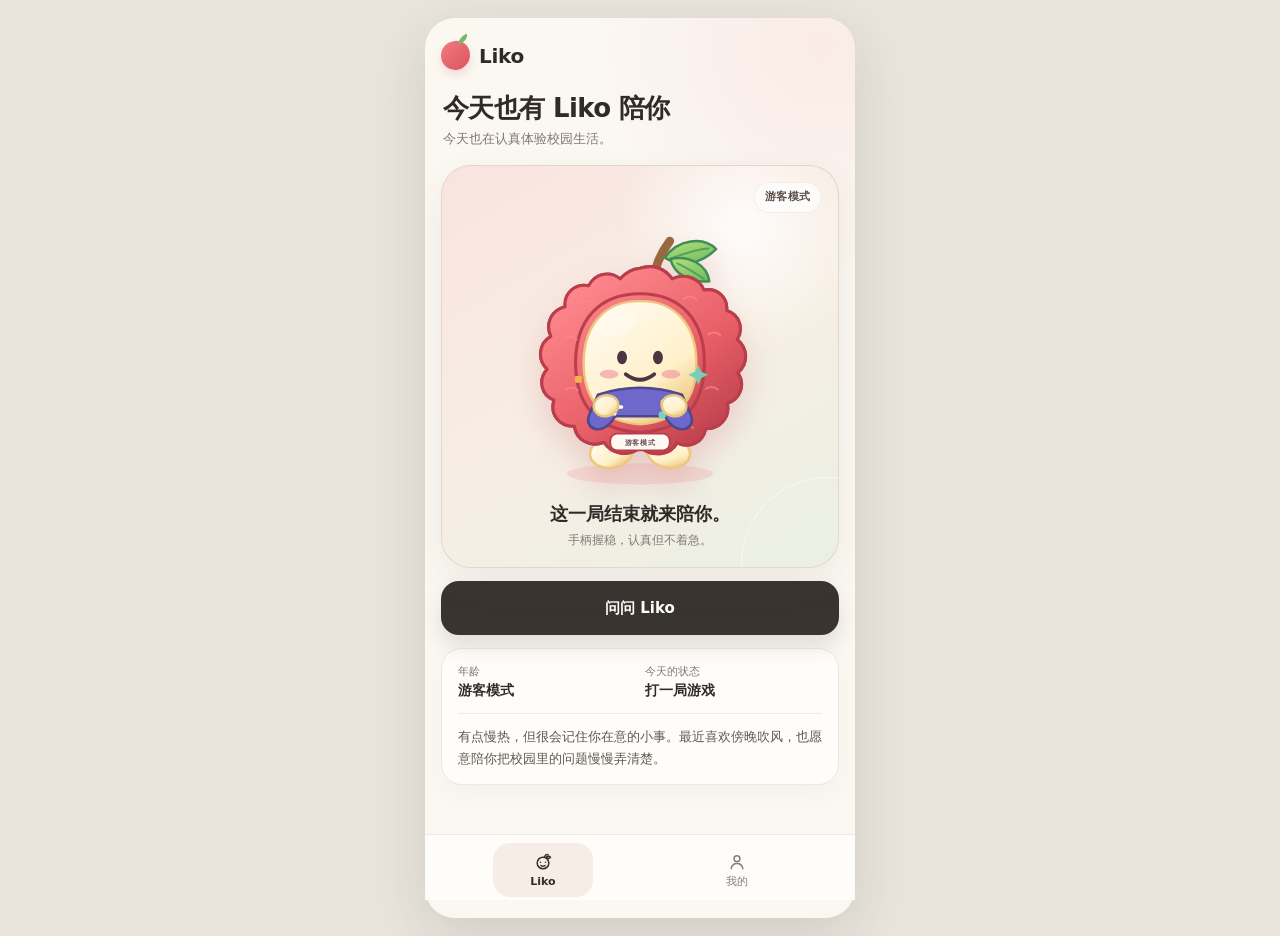
==== commit 273ef49b: "feat: persist conversations and improve memory" ====
--- a/liko-h5-ui/index.html
+++ b/liko-h5-ui/index.html
@@ -570,6 +570,9 @@
     .chat-welcome-note { display:block; margin-top:8px; color:var(--muted); font-size:10px; }
 
     .conversation { padding-bottom: calc(104px + env(safe-area-inset-bottom)); }
+    .session-history { display:grid; gap:14px; margin-bottom:14px; }
+    .session-turn { display:grid; gap:8px; }
+    .session-turn .answer-actions, .session-turn .feedback-note { display:none; }
     .user-message { max-width:82%; margin:0 0 11px auto; padding:11px 14px; border-radius:18px 18px 5px 18px; background:#3b3531; color:white; font-size:14px; line-height:1.55; }
 
     .answer-card {
@@ -720,6 +723,13 @@
     .memory-footer-actions { margin-top:14px; display:grid; grid-template-columns:1fr 1fr; gap:9px; }
     .memory-footer-actions button { min-height:43px; border:1px solid var(--line); border-radius:13px; background:var(--card); color:#655d57; font-weight:680; cursor:pointer; }
     .memory-footer-actions .memory-clear { color:#b04e58; }
+    .history-list { display:grid; gap:10px; }
+    .history-item { padding:14px; border:1px solid var(--line); border-radius:18px; background:var(--card); }
+    .history-item-main { width:100%; padding:0; border:0; background:transparent; color:inherit; text-align:left; cursor:pointer; }
+    .history-item-main strong { display:block; font-size:13px; line-height:1.45; }
+    .history-item-main span { display:block; margin-top:5px; color:var(--muted); font-size:10px; line-height:1.55; }
+    .history-item-meta { margin-top:10px; display:flex; align-items:center; justify-content:space-between; color:#9a918a; font-size:9px; }
+    .history-delete { min-height:30px; padding:0 10px; border:1px solid var(--line); border-radius:10px; background:#f5efe8; color:#b04e58; font-size:10px; cursor:pointer; }
 
     /* 底部导航 */
     .bottom-nav {
@@ -984,8 +994,8 @@
         </section>
 
         <section class="hot-section" aria-label="高频问题推荐">
-          <div class="section-heading"><strong>最近大家都在问</strong><span>结合近期热度推荐</span></div>
-          <div class="hot-grid">
+          <div class="section-heading"><strong>最近大家都在问</strong><span id="recommendationNote">结合近 7 天真实提问排序</span></div>
+          <div class="hot-grid" id="hotGrid">
             <button class="hot-question" type="button" data-question="丽湖校区图书馆几点关门？"><strong>图书馆几点关门？</strong><span>今日更新 · 学习资源</span></button>
             <button class="hot-question" type="button" data-question="校园卡丢了怎么补办？"><strong>校园卡怎么补办？</strong><span>办事指南</span></button>
             <button class="hot-question" type="button" data-question="这学期什么时候放假？"><strong>这学期什么时候放假？</strong><span>近期高频 · 校历</span></button>
@@ -993,6 +1003,7 @@
           </div>
         </section>
 
+        <div class="session-history" id="sessionHistory" aria-label="本次对话历史"></div>
         <section class="conversation" id="conversation" aria-label="校园问答" hidden>
           <div class="user-message" id="questionText"></div>
           <article class="answer-card" id="answerCard">
@@ -1038,7 +1049,7 @@
         <button class="setting-row" id="colorChoiceAction" type="button"><span class="setting-main"><span class="setting-icon"><svg viewBox="0 0 24 24" fill="none" stroke="currentColor" stroke-width="1.8"><circle cx="12" cy="12" r="8"/><circle cx="9" cy="9" r="1"/><circle cx="15" cy="9" r="1"/><path d="M8.5 15c2.4 1.8 4.6 1.8 7 0"/></svg></span>Liko 配色</span><span class="setting-side" id="colorChoiceSide">注册后可选一次 ›</span></button>
         <button class="setting-row shell-action" type="button"><span class="setting-main"><span class="setting-icon"><svg viewBox="0 0 24 24" fill="none" stroke="currentColor" stroke-width="1.8"><circle cx="12" cy="8" r="3"/><path d="M5.5 20c.6-4 2.8-6 6.5-6s5.9 2 6.5 6"/></svg></span>个人资料</span><span class="setting-side">未完善 ›</span></button>
         <button class="setting-row" id="changePasswordAction" type="button"><span class="setting-main"><span class="setting-icon"><svg viewBox="0 0 24 24" fill="none" stroke="currentColor" stroke-width="1.8"><rect x="5" y="10" width="14" height="10" rx="2"/><path d="M8 10V7a4 4 0 0 1 8 0v3M12 14v3"/></svg></span>修改密码</span><span class="setting-side">登录后可用 ›</span></button>
-        <button class="setting-row shell-action" type="button"><span class="setting-main"><span class="setting-icon"><svg viewBox="0 0 24 24" fill="none" stroke="currentColor" stroke-width="1.8"><path d="M5 5h14v11H9l-4 3V5Z"/></svg></span>对话记录</span><span class="setting-side">›</span></button>
+        <button class="setting-row" id="conversationHistoryAction" type="button"><span class="setting-main"><span class="setting-icon"><svg viewBox="0 0 24 24" fill="none" stroke="currentColor" stroke-width="1.8"><path d="M5 5h14v11H9l-4 3V5Z"/></svg></span>对话记录</span><span class="setting-side" id="conversationHistorySide">登录后保存 ›</span></button>
         <button class="setting-row" id="memoryConsentAction" type="button"><span class="setting-main"><span class="setting-icon"><svg viewBox="0 0 24 24" fill="none" stroke="currentColor" stroke-width="1.8"><path d="M12 3a5 5 0 0 0-4.6 7A4 4 0 0 0 9 17.7V21l3-2 3 2v-3.3A4 4 0 0 0 16.6 10 5 5 0 0 0 12 3Z"/><path d="M9.5 10.5h5M10.5 13.5h3"/></svg></span>Liko 对我的了解</span><span class="setting-side" id="memoryConsentSide">登录后开启 ›</span></button>
         <button class="setting-row shell-action" type="button"><span class="setting-main"><span class="setting-icon"><svg viewBox="0 0 24 24" fill="none" stroke="currentColor" stroke-width="1.8"><path d="M12 3 5 6v5c0 4.5 2.7 7.7 7 10 4.3-2.3 7-5.5 7-10V6l-7-3Z"/><path d="m9 12 2 2 4-4"/></svg></span>偏好与隐私</span><span class="setting-side">›</span></button>
       </section>
@@ -1130,6 +1141,20 @@
     </section>
   </div>
 
+  <div class="memory-sheet" id="historySheet" role="dialog" aria-modal="true" aria-labelledby="historyTitle">
+    <section class="memory-panel">
+      <header class="memory-header">
+        <button class="memory-back" id="closeHistory" type="button" aria-label="返回我的"><svg viewBox="0 0 24 24" fill="none" stroke="currentColor" stroke-width="1.9" stroke-linecap="round" stroke-linejoin="round"><path d="m15 18-6-6 6-6"/></svg></button>
+        <div class="memory-heading"><strong id="historyTitle">对话记录</strong><span>登录账号自动保存，你可以随时删除</span></div>
+        <span></span>
+      </header>
+      <div class="memory-body">
+        <div class="memory-list-head"><strong>最近对话</strong><span id="historyCount">读取中…</span></div>
+        <div class="history-list" id="historyList" aria-live="polite"><div class="memory-empty">正在读取对话…</div></div>
+      </div>
+    </section>
+  </div>
+
   <script>
     (() => {
       const body = document.body;
@@ -1151,6 +1176,10 @@
       const feedbackDown = document.querySelector('.feedback-down');
       const memorySheet = document.getElementById('memorySheet');
       const memoryList = document.getElementById('memoryList');
+      const historySheet = document.getElementById('historySheet');
+      const historyList = document.getElementById('historyList');
+      const sessionHistory = document.getElementById('sessionHistory');
+      const hotGrid = document.getElementById('hotGrid');
       const localApiOrigin = ['127.0.0.1', 'localhost'].includes(location.hostname) ? 'http://127.0.0.1:8001' : '';
       const API_BASE = window.LIKO_API_BASE ?? localApiOrigin;
       let currentPage = 'liko';
@@ -1236,6 +1265,7 @@
           : !systemState.memoryConfigured
             ? '尚未部署 ›'
             : state.user.memoryConsent ? '已开启 ›' : '已关闭 ›';
+        document.getElementById('conversationHistorySide').textContent = state.authenticated ? '已自动保存 ›' : '登录后保存 ›';
         document.querySelector('#changePasswordAction .setting-side').textContent = state.authenticated ? '›' : '登录后可用 ›';
         const quota = state.quota || authState.quota;
         if (quota) document.getElementById('quotaCopy').textContent = `${state.authenticated ? '登录用户' : '游客'}今日剩余 ${quota.remaining} / ${quota.limit} 次`;
@@ -1396,6 +1426,142 @@
         }
       };
 
+      const loadRecommendations = async () => {
+        try {
+          const items = await apiRequest('/api/recommendations');
+          if (!Array.isArray(items) || !items.length) return;
+          document.getElementById('recommendationNote').textContent = items.some(item => item.score > 0)
+            ? '结合近 7 天匿名热度排序'
+            : '常用校园问题';
+          hotGrid.replaceChildren();
+          items.slice(0, 4).forEach(item => {
+            const button = document.createElement('button');
+            button.className = 'hot-question';
+            button.type = 'button';
+            button.dataset.question = item.question;
+            const title = document.createElement('strong');
+            title.textContent = item.question;
+            const detail = document.createElement('span');
+            detail.textContent = `${item.label} · ${item.category}`;
+            button.append(title, detail);
+            hotGrid.append(button);
+          });
+        } catch {
+          document.getElementById('recommendationNote').textContent = '常用校园问题';
+        }
+      };
+
+      const historyDate = value => {
+        const date = new Date(value);
+        return Number.isNaN(date.getTime()) ? '' : date.toLocaleString('zh-CN', {month:'numeric', day:'numeric', hour:'2-digit', minute:'2-digit'});
+      };
+
+      const storedTurn = (question, assistant) => {
+        const turn = document.createElement('section');
+        turn.className = 'session-turn';
+        const user = document.createElement('div');
+        user.className = 'user-message';
+        user.textContent = question.content;
+        const card = document.createElement('article');
+        card.className = 'answer-card';
+        const head = document.createElement('header');
+        head.className = 'answer-head';
+        head.innerHTML = '<span class="answer-avatar" aria-hidden="true">●</span><div><div class="answer-name">Liko</div><div class="answer-note">已保存的回答</div></div>';
+        const bodyNode = document.createElement('div');
+        bodyNode.className = 'answer-body';
+        bodyNode.textContent = assistant?.content || '这条回答当时没有完整保存。';
+        const sources = document.createElement('footer');
+        sources.className = 'sources';
+        (assistant?.sources || []).slice(0, 4).forEach(item => {
+          const link = document.createElement('a');
+          link.className = 'source-link';
+          link.href = item.url;
+          link.target = '_blank';
+          link.rel = 'noopener noreferrer';
+          link.textContent = item.title || '官方来源';
+          sources.append(link);
+        });
+        if (!(assistant?.sources || []).length) sources.classList.add('is-empty');
+        card.append(head, bodyNode, sources);
+        turn.append(user, card);
+        return turn;
+      };
+
+      const openStoredConversation = async item => {
+        try {
+          const messages = await apiRequest(`/api/users/me/conversations/${encodeURIComponent(item.id)}/messages`);
+          sessionHistory.replaceChildren();
+          for (let index = 0; index < messages.length; index += 1) {
+            if (messages[index].role !== 'user') continue;
+            const assistant = messages[index + 1]?.role === 'assistant' ? messages[index + 1] : null;
+            sessionHistory.append(storedTurn(messages[index], assistant));
+          }
+          conversationId = item.id;
+          conversation.hidden = true;
+          document.getElementById('questionText').textContent = '';
+          answerBody.innerHTML = '';
+          chatWelcome.hidden = true;
+          historySheet.classList.remove('is-open');
+          switchPage('liko');
+          setChatMode(true);
+        } catch (error) { showToast(error.message); }
+      };
+
+      const loadConversationHistory = async () => {
+        document.getElementById('historyCount').textContent = '读取中…';
+        try {
+          const items = await apiRequest('/api/users/me/conversations?limit=50');
+          historyList.replaceChildren();
+          document.getElementById('historyCount').textContent = `${items.length} 段`;
+          if (!items.length) {
+            historyList.innerHTML = '<div class="memory-empty">还没有保存的对话。登录后完成的问答会自动出现在这里。</div>';
+            return;
+          }
+          items.forEach(item => {
+            const card = document.createElement('article');
+            card.className = 'history-item';
+            const main = document.createElement('button');
+            main.type = 'button';
+            main.className = 'history-item-main';
+            const title = document.createElement('strong');
+            title.textContent = item.title;
+            const preview = document.createElement('span');
+            preview.textContent = item.preview || '打开查看这段对话';
+            main.append(title, preview);
+            main.addEventListener('click', () => openStoredConversation(item));
+            const meta = document.createElement('div');
+            meta.className = 'history-item-meta';
+            const time = document.createElement('span');
+            time.textContent = `${item.messageCount} 条 · ${historyDate(item.updatedAt)}`;
+            const remove = document.createElement('button');
+            remove.type = 'button';
+            remove.className = 'history-delete';
+            remove.textContent = '删除';
+            remove.addEventListener('click', async () => {
+              if (!confirm('确定删除这段对话吗？删除后无法恢复。')) return;
+              try {
+                await apiRequest(`/api/users/me/conversations/${encodeURIComponent(item.id)}`, {method:'DELETE'});
+                if (conversationId === item.id) {
+                  conversationId = null;
+                  sessionHistory.replaceChildren();
+                  conversation.hidden = true;
+                  chatWelcome.hidden = false;
+                }
+                await loadConversationHistory();
+                showToast('这段对话已删除');
+              } catch (error) { showToast(error.message); }
+            });
+            meta.append(time, remove);
+            card.append(main, meta);
+            historyList.append(card);
+          });
+        } catch (error) {
+          document.getElementById('historyCount').textContent = '读取失败';
+          historyList.innerHTML = '<div class="memory-empty">暂时无法读取对话记录，请稍后再试。</div>';
+          showToast(error.message);
+        }
+      };
+
       const openMemoryManager = async () => {
         if (!authState.authenticated) { openAuth(); return; }
         if (!systemState.memoryConfigured) { showToast('长期记忆服务尚未启用'); return; }
@@ -1508,6 +1674,13 @@
         catch (error) { showToast(error.message); }
       });
       document.getElementById('memoryConsentAction').addEventListener('click', openMemoryManager);
+      document.getElementById('conversationHistoryAction').addEventListener('click', async () => {
+        if (!authState.authenticated) { openAuth(); return; }
+        historySheet.classList.add('is-open');
+        await loadConversationHistory();
+      });
+      document.getElementById('closeHistory').addEventListener('click', () => historySheet.classList.remove('is-open'));
+      historySheet.addEventListener('click', event => { if (event.target === historySheet) historySheet.classList.remove('is-open'); });
       document.getElementById('closeMemory').addEventListener('click', async () => {
         memorySheet.classList.remove('is-open');
         await refreshGreeting();
@@ -1789,6 +1962,7 @@
           if (data.finishReason === 'stop') document.getElementById('answerNote').textContent = '已核对校园资料';
           if (data.finishReason === 'empty') document.getElementById('answerNote').textContent = '未生成可靠答案';
           answerTime.textContent = data.finishReason === 'integration_stub' ? '刚刚 · 知识库尚未接入' : '刚刚';
+          if (data.memorySaved === false) showToast('回答已保存，但这次长期记忆未写入，请稍后重试');
         }
         if (eventName === 'error') {
           const error = new Error(data.message || '问答服务暂时不可用');
@@ -1834,8 +2008,25 @@
         return `web_${Date.now()}_${Math.random().toString(16).slice(2)}`;
       };
 
+      const archiveCurrentTurn = () => {
+        const question = document.getElementById('questionText').textContent.trim();
+        if (conversation.hidden || !question) return;
+        const turn = document.createElement('section');
+        turn.className = 'session-turn';
+        const user = document.createElement('div');
+        user.className = 'user-message';
+        user.textContent = question;
+        const card = document.getElementById('answerCard').cloneNode(true);
+        card.querySelectorAll('[id]').forEach(node => node.removeAttribute('id'));
+        card.querySelector('.answer-actions')?.remove();
+        card.querySelector('.feedback-note')?.remove();
+        turn.append(user, card);
+        sessionHistory.append(turn);
+      };
+
       const useQuestion = async (question, source = 'input') => {
         activeRequest?.abort();
+        archiveCurrentTurn();
         const requestController = new AbortController();
         activeRequest = requestController;
         chatWelcome.hidden = true;
@@ -1876,7 +2067,10 @@
         }
       };
 
-      document.querySelectorAll('.hot-question').forEach(button => button.addEventListener('click', () => useQuestion(button.dataset.question, 'recommendation')));
+      hotGrid.addEventListener('click', event => {
+        const button = event.target.closest('.hot-question');
+        if (button) useQuestion(button.dataset.question, 'recommendation');
+      });
       document.getElementById('questionForm').addEventListener('submit', event => {
         event.preventDefault();
         const input = document.getElementById('questionInput');
@@ -1914,6 +2108,7 @@
       }));
       document.querySelectorAll('.shell-action').forEach(button => button.addEventListener('click', () => showToast('功能入口已预留')));
       refreshAccount();
+      loadRecommendations();
     })();
   </script>
 </body>
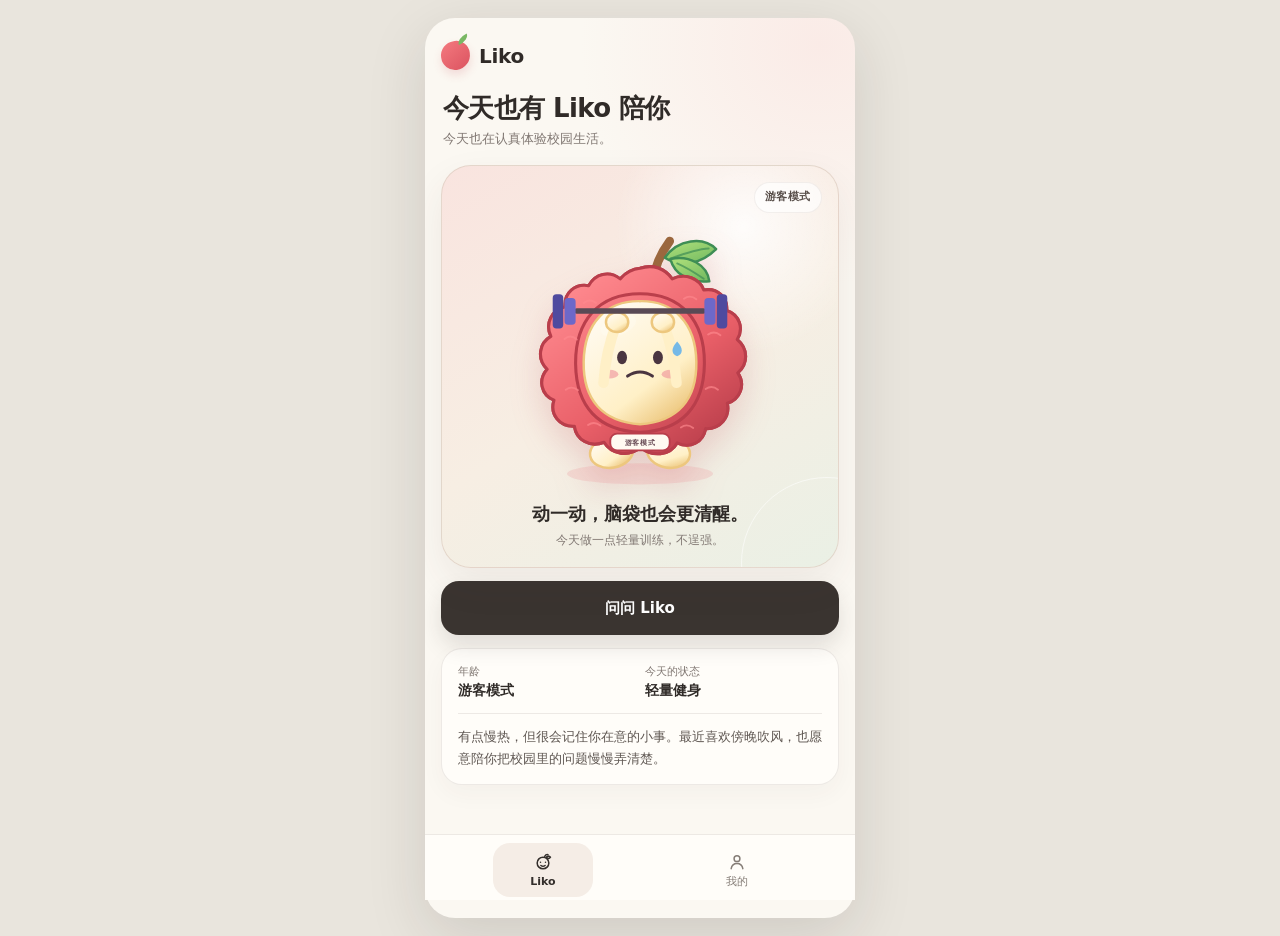
==== commit 466c0ee1: "feat: move chat history and add attachments" ====
--- a/liko-h5-ui/index.html
+++ b/liko-h5-ui/index.html
@@ -528,6 +528,10 @@
     body:not(.chat-mode) .chat-avatar { view-transition-name: none; }
     body.chat-mode .companion-mascot { view-transition-name: none; }
     .chat-avatar svg { width:31px; height:31px; }
+    .chat-history-button { width:42px; height:42px; padding:0; border:0; border-radius:15px; position:relative; background:transparent; color:inherit; cursor:pointer; }
+    .chat-history-button .chat-avatar { width:38px; height:38px; }
+    .chat-history-badge { width:17px; height:17px; position:absolute; right:-1px; bottom:-1px; border:2px solid var(--paper); border-radius:50%; background:#3b3531; color:white; display:grid; place-items:center; box-shadow:0 3px 8px rgba(55,45,40,.16); }
+    .chat-history-badge svg { width:10px; height:10px; }
 
     ::view-transition-old(liko-shared) { animation: shared-old 360ms cubic-bezier(.2,.7,.2,1) both; }
     ::view-transition-new(liko-shared) { animation: shared-new 360ms cubic-bezier(.2,.7,.2,1) both; }
@@ -556,6 +560,7 @@
     .hot-question strong { display:block; font-size:13px; font-weight:650; }
     .hot-question span { display:block; margin-top:5px; color:#9a706a; font-size:10px; }
     .hot-question:active { background:#f8f2eb; }
+    .hot-section[hidden] { display:none; }
 
     .chat-welcome {
       margin: 15px 0 17px;
@@ -574,6 +579,9 @@
     .session-turn { display:grid; gap:8px; }
     .session-turn .answer-actions, .session-turn .feedback-note { display:none; }
     .user-message { max-width:82%; margin:0 0 11px auto; padding:11px 14px; border-radius:18px 18px 5px 18px; background:#3b3531; color:white; font-size:14px; line-height:1.55; }
+    .message-attachments { margin-top:7px; display:flex; flex-wrap:wrap; gap:5px; }
+    .message-attachment { max-width:100%; padding:4px 7px; border-radius:8px; background:rgba(255,255,255,.13); display:inline-flex; align-items:center; gap:4px; font-size:9px; color:rgba(255,255,255,.84); }
+    .message-attachment svg { width:11px; height:11px; flex:none; }
 
     .answer-card {
       padding: 17px 16px 13px;
@@ -636,9 +644,27 @@
     }
 
     .composer-dock.is-hidden { display:none; }
-    .composer { min-height:52px; padding:5px 6px 5px 15px; border:1px solid rgba(89,71,62,.13); border-radius:18px; background:#fffefa; box-shadow:0 10px 26px rgba(65,52,45,.08); display:flex; align-items:center; gap:8px; }
+    .attachment-tray { display:none; margin:0 0 7px; padding:0 2px; gap:6px; overflow-x:auto; scrollbar-width:none; }
+    .attachment-tray::-webkit-scrollbar { display:none; }
+    .attachment-tray.has-items { display:flex; }
+    .attachment-chip { max-width:210px; min-height:34px; padding:6px 7px 6px 9px; border:1px solid var(--line); border-radius:12px; background:#fffefa; display:flex; align-items:center; gap:7px; box-shadow:0 5px 14px rgba(65,52,45,.05); flex:none; }
+    .attachment-chip-icon { width:23px; height:23px; border-radius:8px; background:#f3ece4; color:#756b64; display:grid; place-items:center; flex:none; }
+    .attachment-chip-icon svg { width:13px; height:13px; }
+    .attachment-chip-copy { min-width:0; }
+    .attachment-chip-copy strong { display:block; overflow:hidden; text-overflow:ellipsis; white-space:nowrap; font-size:10px; }
+    .attachment-chip-copy span { display:block; margin-top:1px; color:var(--muted); font-size:8px; }
+    .attachment-chip.is-uploading .attachment-chip-icon { animation:attachment-pulse 900ms ease-in-out infinite alternate; }
+    .attachment-chip.is-error { border-color:#e8b7b5; background:#fff8f6; }
+    @keyframes attachment-pulse { to { opacity:.45; transform:scale(.9); } }
+    .attachment-remove { width:24px; height:24px; padding:0; border:0; border-radius:8px; background:transparent; color:#8e8580; display:grid; place-items:center; cursor:pointer; flex:none; }
+    .attachment-remove svg { width:12px; height:12px; }
+    .composer { min-height:52px; padding:5px 6px; border:1px solid rgba(89,71,62,.13); border-radius:18px; background:#fffefa; box-shadow:0 10px 26px rgba(65,52,45,.08); display:flex; align-items:center; gap:5px; }
     .composer input { width:100%; min-width:0; height:40px; padding:0; border:0; outline:0; background:transparent; color:var(--ink); font-size:16px; }
     .composer input::placeholder { color:#aaa19a; }
+    .attach-button { width:40px; height:40px; padding:0; border:0; border-radius:13px; background:transparent; color:#746c66; display:grid; place-items:center; cursor:pointer; flex:none; }
+    .attach-button:active { background:#f4eee7; }
+    .attach-button svg { width:20px; height:20px; }
+    .attach-button:disabled { opacity:.42; cursor:wait; }
     .send-button { width:42px; height:42px; padding:0; border:0; border-radius:14px; background:var(--berry); color:white; display:grid; place-items:center; cursor:pointer; flex:none; box-shadow:0 7px 14px rgba(211,70,83,.2); }
     .send-button svg { width:19px; height:19px; }
 
@@ -730,6 +756,13 @@
     .history-item-main span { display:block; margin-top:5px; color:var(--muted); font-size:10px; line-height:1.55; }
     .history-item-meta { margin-top:10px; display:flex; align-items:center; justify-content:space-between; color:#9a918a; font-size:9px; }
     .history-delete { min-height:30px; padding:0 10px; border:1px solid var(--line); border-radius:10px; background:#f5efe8; color:#b04e58; font-size:10px; cursor:pointer; }
+    #historySheet { justify-content:flex-end; }
+    .chat-history-panel { width:min(89%,380px); min-height:100dvh; border-left:1px solid rgba(226,211,198,.8); box-shadow:-18px 0 50px rgba(44,35,30,.12); animation:history-in 240ms cubic-bezier(.2,.72,.2,1); }
+    @keyframes history-in { from { transform:translateX(32px); opacity:.55; } to { transform:translateX(0); opacity:1; } }
+    .history-new { width:38px; height:38px; padding:0; border:0; border-radius:13px; background:#3b3531; color:white; display:grid; place-items:center; cursor:pointer; }
+    .history-new svg { width:18px; height:18px; }
+    .history-item.is-current { border-color:#d8bbb2; background:linear-gradient(145deg,#fffafa,#f7f0e8); box-shadow:0 7px 18px rgba(83,57,48,.05); }
+    .history-context-note { margin:0 2px 13px; padding:11px 12px; border-radius:15px; background:#f3ede6; color:#766c65; font-size:10px; line-height:1.6; }
 
     /* 底部导航 */
     .bottom-nav {
@@ -979,9 +1012,10 @@
             <svg viewBox="0 0 24 24" fill="none" stroke="currentColor" stroke-width="1.9" stroke-linecap="round" stroke-linejoin="round" aria-hidden="true"><path d="m15 18-6-6 6-6"/></svg>
           </button>
           <div class="chat-title"><strong>问 Liko</strong><span>校园里的事，慢慢问</span></div>
-          <div class="chat-avatar" aria-hidden="true">
-            <svg viewBox="0 0 60 60"><circle cx="30" cy="31" r="24" fill="var(--shell)"/><circle cx="30" cy="31" r="16" fill="var(--skin)"/><circle cx="25" cy="29" r="2" fill="var(--face)"/><circle cx="35" cy="29" r="2" fill="var(--face)"/><path d="M26 36q4 3 8 0" fill="none" stroke="var(--face)" stroke-width="2" stroke-linecap="round"/><path d="M34 8q4-6 8-7" fill="none" stroke="#9b673e" stroke-width="3" stroke-linecap="round"/><path d="M39 8q8-7 14-1-7 7-14 1" fill="#79b864"/></svg>
-          </div>
+          <button class="chat-history-button" id="chatHistoryAction" type="button" aria-label="打开对话记录">
+            <span class="chat-avatar" aria-hidden="true"><svg viewBox="0 0 60 60"><circle cx="30" cy="31" r="24" fill="var(--shell)"/><circle cx="30" cy="31" r="16" fill="var(--skin)"/><circle cx="25" cy="29" r="2" fill="var(--face)"/><circle cx="35" cy="29" r="2" fill="var(--face)"/><path d="M26 36q4 3 8 0" fill="none" stroke="var(--face)" stroke-width="2" stroke-linecap="round"/><path d="M34 8q4-6 8-7" fill="none" stroke="#9b673e" stroke-width="3" stroke-linecap="round"/><path d="M39 8q8-7 14-1-7 7-14 1" fill="#79b864"/></svg></span>
+            <span class="chat-history-badge" aria-hidden="true"><svg viewBox="0 0 24 24" fill="none" stroke="currentColor" stroke-width="2" stroke-linecap="round"><path d="M3 12a9 9 0 1 0 3-6.7L3 8"/><path d="M3 3v5h5M12 7v5l3 2"/></svg></span>
+          </button>
         </header>
 
         <section class="chat-welcome" id="chatWelcome" aria-live="polite">
@@ -993,7 +1027,7 @@
           <span class="chat-welcome-note" id="chatGreetingNote">当前只保留本次会话</span>
         </section>
 
-        <section class="hot-section" aria-label="高频问题推荐">
+        <section class="hot-section" id="hotSection" aria-label="高频问题推荐">
           <div class="section-heading"><strong>最近大家都在问</strong><span id="recommendationNote">结合近 7 天真实提问排序</span></div>
           <div class="hot-grid" id="hotGrid">
             <button class="hot-question" type="button" data-question="丽湖校区图书馆几点关门？"><strong>图书馆几点关门？</strong><span>今日更新 · 学习资源</span></button>
@@ -1049,7 +1083,6 @@
         <button class="setting-row" id="colorChoiceAction" type="button"><span class="setting-main"><span class="setting-icon"><svg viewBox="0 0 24 24" fill="none" stroke="currentColor" stroke-width="1.8"><circle cx="12" cy="12" r="8"/><circle cx="9" cy="9" r="1"/><circle cx="15" cy="9" r="1"/><path d="M8.5 15c2.4 1.8 4.6 1.8 7 0"/></svg></span>Liko 配色</span><span class="setting-side" id="colorChoiceSide">注册后可选一次 ›</span></button>
         <button class="setting-row shell-action" type="button"><span class="setting-main"><span class="setting-icon"><svg viewBox="0 0 24 24" fill="none" stroke="currentColor" stroke-width="1.8"><circle cx="12" cy="8" r="3"/><path d="M5.5 20c.6-4 2.8-6 6.5-6s5.9 2 6.5 6"/></svg></span>个人资料</span><span class="setting-side">未完善 ›</span></button>
         <button class="setting-row" id="changePasswordAction" type="button"><span class="setting-main"><span class="setting-icon"><svg viewBox="0 0 24 24" fill="none" stroke="currentColor" stroke-width="1.8"><rect x="5" y="10" width="14" height="10" rx="2"/><path d="M8 10V7a4 4 0 0 1 8 0v3M12 14v3"/></svg></span>修改密码</span><span class="setting-side">登录后可用 ›</span></button>
-        <button class="setting-row" id="conversationHistoryAction" type="button"><span class="setting-main"><span class="setting-icon"><svg viewBox="0 0 24 24" fill="none" stroke="currentColor" stroke-width="1.8"><path d="M5 5h14v11H9l-4 3V5Z"/></svg></span>对话记录</span><span class="setting-side" id="conversationHistorySide">登录后保存 ›</span></button>
         <button class="setting-row" id="memoryConsentAction" type="button"><span class="setting-main"><span class="setting-icon"><svg viewBox="0 0 24 24" fill="none" stroke="currentColor" stroke-width="1.8"><path d="M12 3a5 5 0 0 0-4.6 7A4 4 0 0 0 9 17.7V21l3-2 3 2v-3.3A4 4 0 0 0 16.6 10 5 5 0 0 0 12 3Z"/><path d="M9.5 10.5h5M10.5 13.5h3"/></svg></span>Liko 对我的了解</span><span class="setting-side" id="memoryConsentSide">登录后开启 ›</span></button>
         <button class="setting-row shell-action" type="button"><span class="setting-main"><span class="setting-icon"><svg viewBox="0 0 24 24" fill="none" stroke="currentColor" stroke-width="1.8"><path d="M12 3 5 6v5c0 4.5 2.7 7.7 7 10 4.3-2.3 7-5.5 7-10V6l-7-3Z"/><path d="m9 12 2 2 4-4"/></svg></span>偏好与隐私</span><span class="setting-side">›</span></button>
       </section>
@@ -1059,7 +1092,10 @@
     </section>
 
     <div class="composer-dock is-hidden" id="composerDock">
+      <div class="attachment-tray" id="attachmentTray" aria-live="polite"></div>
       <form class="composer" id="questionForm">
+        <input class="visually-hidden" id="attachmentInput" type="file" multiple accept=".txt,.md,.csv,.json,.html,.pdf,.docx,.xlsx,.pptx,image/png,image/jpeg,image/webp" />
+        <button class="attach-button" id="attachButton" type="button" aria-label="添加文件或图片"><svg viewBox="0 0 24 24" fill="none" stroke="currentColor" stroke-width="1.8" stroke-linecap="round" stroke-linejoin="round"><path d="m20.5 11.5-8.9 8.9a6 6 0 0 1-8.5-8.5l9.6-9.6a4 4 0 1 1 5.7 5.7l-9.7 9.7a2 2 0 0 1-2.8-2.8l8.9-8.9"/></svg></button>
         <label class="visually-hidden" for="questionInput">输入校园问题</label>
         <input id="questionInput" type="text" maxlength="120" autocomplete="off" placeholder="问问校历、办事、宿舍…" />
         <button class="send-button" id="sendQuestion" type="submit" aria-label="发送问题"><svg viewBox="0 0 24 24" fill="none" stroke="currentColor" stroke-width="2" stroke-linecap="round" stroke-linejoin="round"><path d="m5 12 14-7-4 14-3-6-7-1Z"/><path d="m12 13 7-8"/></svg></button>
@@ -1142,13 +1178,14 @@
   </div>
 
   <div class="memory-sheet" id="historySheet" role="dialog" aria-modal="true" aria-labelledby="historyTitle">
-    <section class="memory-panel">
+    <section class="memory-panel chat-history-panel">
       <header class="memory-header">
-        <button class="memory-back" id="closeHistory" type="button" aria-label="返回我的"><svg viewBox="0 0 24 24" fill="none" stroke="currentColor" stroke-width="1.9" stroke-linecap="round" stroke-linejoin="round"><path d="m15 18-6-6 6-6"/></svg></button>
-        <div class="memory-heading"><strong id="historyTitle">对话记录</strong><span>登录账号自动保存，你可以随时删除</span></div>
-        <span></span>
+        <button class="memory-back" id="closeHistory" type="button" aria-label="返回聊天"><svg viewBox="0 0 24 24" fill="none" stroke="currentColor" stroke-width="1.9" stroke-linecap="round" stroke-linejoin="round"><path d="m15 18-6-6 6-6"/></svg></button>
+        <div class="memory-heading"><strong id="historyTitle">和 Liko 聊过的</strong><span>在这里接着聊，或重新开始</span></div>
+        <button class="history-new" id="newConversation" type="button" aria-label="开始新对话"><svg viewBox="0 0 24 24" fill="none" stroke="currentColor" stroke-width="2" stroke-linecap="round"><path d="M12 5v14M5 12h14"/></svg></button>
       </header>
       <div class="memory-body">
+        <p class="history-context-note">同一段对话会保留上下文；新建对话不会带入旧聊天，但已开启的长期记忆仍会帮助 Liko 了解你。</p>
         <div class="memory-list-head"><strong>最近对话</strong><span id="historyCount">读取中…</span></div>
         <div class="history-list" id="historyList" aria-live="polite"><div class="memory-empty">正在读取对话…</div></div>
       </div>
@@ -1180,6 +1217,10 @@
       const historyList = document.getElementById('historyList');
       const sessionHistory = document.getElementById('sessionHistory');
       const hotGrid = document.getElementById('hotGrid');
+      const hotSection = document.getElementById('hotSection');
+      const attachmentTray = document.getElementById('attachmentTray');
+      const attachmentInput = document.getElementById('attachmentInput');
+      const attachButton = document.getElementById('attachButton');
       const localApiOrigin = ['127.0.0.1', 'localhost'].includes(location.hostname) ? 'http://127.0.0.1:8001' : '';
       const API_BASE = window.LIKO_API_BASE ?? localApiOrigin;
       let currentPage = 'liko';
@@ -1188,9 +1229,13 @@
       let activeRequest;
       let currentAnswerId = null;
       let conversationId = null;
+      let currentQuestionText = '';
+      let currentTurnAttachments = [];
+      let pendingAttachments = [];
+      let isAnswering = false;
       let authMode = 'login';
       let authState = {authenticated:false, user:null, companion:null, quota:{limit:10, used:0, remaining:10}};
-      let systemState = {memoryConfigured:false};
+      let systemState = {memoryConfigured:false, visionConfigured:false};
       let currentMemories = [];
 
       const randomHexColor = () => `#${Math.floor(Math.random() * 0x1000000).toString(16).padStart(6, '0').toUpperCase()}`;
@@ -1221,10 +1266,11 @@
       const guestPalette = paletteFromPair(randomColorPair());
 
       const apiRequest = async (path, options = {}) => {
+        const formBody = typeof FormData !== 'undefined' && options.body instanceof FormData;
         const response = await fetch(`${API_BASE}${path}`, {
           ...options,
           credentials:'include',
-          headers: options.body ? {'Content-Type':'application/json', ...(options.headers || {})} : options.headers
+          headers: options.body && !formBody ? {'Content-Type':'application/json', ...(options.headers || {})} : options.headers
         });
         if (!response.ok) {
           let detail = '操作失败，请稍后再试';
@@ -1265,7 +1311,6 @@
           : !systemState.memoryConfigured
             ? '尚未部署 ›'
             : state.user.memoryConsent ? '已开启 ›' : '已关闭 ›';
-        document.getElementById('conversationHistorySide').textContent = state.authenticated ? '已自动保存 ›' : '登录后保存 ›';
         document.querySelector('#changePasswordAction .setting-side').textContent = state.authenticated ? '›' : '登录后可用 ›';
         const quota = state.quota || authState.quota;
         if (quota) document.getElementById('quotaCopy').textContent = `${state.authenticated ? '登录用户' : '游客'}今日剩余 ${quota.remaining} / ${quota.limit} 次`;
@@ -1310,7 +1355,9 @@
         }
         const name = authState.user?.username || '你';
         chatGreeting.textContent = `${period}，${name}。今天想从哪件事开始？`;
-        chatGreetingNote.textContent = systemState.memoryConfigured && authState.user?.memoryConsent ? '长期记忆已开启' : '当前只保留本次会话';
+        chatGreetingNote.textContent = systemState.memoryConfigured && authState.user?.memoryConsent
+          ? '对话自动保存 · 长期记忆已开启'
+          : '登录账号 · 对话自动保存';
         if (!systemState.memoryConfigured || !authState.user?.memoryConsent) return;
         try {
           const memories = await apiRequest('/api/users/me/memories?limit=1');
@@ -1456,12 +1503,29 @@
         return Number.isNaN(date.getTime()) ? '' : date.toLocaleString('zh-CN', {month:'numeric', day:'numeric', hour:'2-digit', minute:'2-digit'});
       };
 
+      const appendAttachmentBadges = (target, attachments = []) => {
+        if (!attachments.length) return;
+        const list = document.createElement('span');
+        list.className = 'message-attachments';
+        attachments.forEach(item => {
+          const badge = document.createElement('span');
+          badge.className = 'message-attachment';
+          badge.innerHTML = '<svg viewBox="0 0 24 24" fill="none" stroke="currentColor" stroke-width="2" stroke-linecap="round"><path d="m20.5 11.5-8.9 8.9a6 6 0 0 1-8.5-8.5l9.6-9.6a4 4 0 1 1 5.7 5.7l-9.7 9.7a2 2 0 0 1-2.8-2.8l8.9-8.9"/></svg>';
+          const name = document.createElement('span');
+          name.textContent = item.name;
+          badge.append(name);
+          list.append(badge);
+        });
+        target.append(list);
+      };
+
       const storedTurn = (question, assistant) => {
         const turn = document.createElement('section');
         turn.className = 'session-turn';
         const user = document.createElement('div');
         user.className = 'user-message';
         user.textContent = question.content;
+        appendAttachmentBadges(user, question.attachments);
         const card = document.createElement('article');
         card.className = 'answer-card';
         const head = document.createElement('header');
@@ -1497,10 +1561,13 @@
             sessionHistory.append(storedTurn(messages[index], assistant));
           }
           conversationId = item.id;
+          currentQuestionText = '';
+          currentTurnAttachments = [];
           conversation.hidden = true;
           document.getElementById('questionText').textContent = '';
           answerBody.innerHTML = '';
           chatWelcome.hidden = true;
+          hotSection.hidden = true;
           historySheet.classList.remove('is-open');
           switchPage('liko');
           setChatMode(true);
@@ -1519,7 +1586,7 @@
           }
           items.forEach(item => {
             const card = document.createElement('article');
-            card.className = 'history-item';
+            card.className = `history-item${conversationId === item.id ? ' is-current' : ''}`;
             const main = document.createElement('button');
             main.type = 'button';
             main.className = 'history-item-main';
@@ -1543,9 +1610,12 @@
                 await apiRequest(`/api/users/me/conversations/${encodeURIComponent(item.id)}`, {method:'DELETE'});
                 if (conversationId === item.id) {
                   conversationId = null;
+                  currentQuestionText = '';
+                  currentTurnAttachments = [];
                   sessionHistory.replaceChildren();
                   conversation.hidden = true;
                   chatWelcome.hidden = false;
+                  hotSection.hidden = false;
                 }
                 await loadConversationHistory();
                 showToast('这段对话已删除');
@@ -1590,6 +1660,7 @@
             apiRequest('/api/health').catch(() => null)
           ]);
           systemState.memoryConfigured = Boolean(health?.integrations?.memoryConfigured);
+          systemState.visionConfigured = Boolean(health?.integrations?.visionConfigured);
           renderAccount(state);
           await refreshGreeting();
         }
@@ -1670,15 +1741,36 @@
         finally { submit.disabled = false; }
       });
       document.getElementById('logoutAction').addEventListener('click', async () => {
-        try { await apiRequest('/api/auth/logout', {method:'POST'}); renderAccount({authenticated:false, user:null, companion:null, quota:{limit:10, used:0, remaining:10}}); await refreshAccount(); showToast('已退出登录'); }
+        try { await apiRequest('/api/auth/logout', {method:'POST'}); renderAccount({authenticated:false, user:null, companion:null, quota:{limit:10, used:0, remaining:10}}); await startNewConversation(); await refreshAccount(); showToast('已退出登录'); }
         catch (error) { showToast(error.message); }
       });
       document.getElementById('memoryConsentAction').addEventListener('click', openMemoryManager);
-      document.getElementById('conversationHistoryAction').addEventListener('click', async () => {
+      const startNewConversation = async () => {
+        activeRequest?.abort();
+        conversationId = null;
+        currentAnswerId = null;
+        currentQuestionText = '';
+        currentTurnAttachments = [];
+        sessionHistory.replaceChildren();
+        conversation.hidden = true;
+        document.getElementById('questionText').textContent = '';
+        answerBody.innerHTML = '';
+        chatWelcome.hidden = false;
+        hotSection.hidden = false;
+        await clearPendingAttachments(true);
+        historySheet.classList.remove('is-open');
+        switchPage('liko');
+        setChatMode(true);
+        await refreshGreeting();
+        document.getElementById('questionInput').value = '';
+        document.getElementById('questionInput').focus();
+      };
+      document.getElementById('chatHistoryAction').addEventListener('click', async () => {
         if (!authState.authenticated) { openAuth(); return; }
         historySheet.classList.add('is-open');
         await loadConversationHistory();
       });
+      document.getElementById('newConversation').addEventListener('click', startNewConversation);
       document.getElementById('closeHistory').addEventListener('click', () => historySheet.classList.remove('is-open'));
       historySheet.addEventListener('click', event => { if (event.target === historySheet) historySheet.classList.remove('is-open'); });
       document.getElementById('closeMemory').addEventListener('click', async () => {
@@ -2008,14 +2100,105 @@
         return `web_${Date.now()}_${Math.random().toString(16).slice(2)}`;
       };
 
+      const attachmentIcon = kind => kind === 'image'
+        ? '<svg viewBox="0 0 24 24" fill="none" stroke="currentColor" stroke-width="1.8"><rect x="3" y="4" width="18" height="16" rx="3"/><circle cx="9" cy="10" r="2"/><path d="m5 18 5-5 3 3 2-2 4 4"/></svg>'
+        : '<svg viewBox="0 0 24 24" fill="none" stroke="currentColor" stroke-width="1.8"><path d="M6 3h8l4 4v14H6z"/><path d="M14 3v5h5M9 13h6M9 17h6"/></svg>';
+
+      const renderAttachmentTray = () => {
+        attachmentTray.replaceChildren();
+        attachmentTray.classList.toggle('has-items', Boolean(pendingAttachments.length));
+        pendingAttachments.forEach(item => {
+          const chip = document.createElement('div');
+          chip.className = `attachment-chip is-${item.status}`;
+          const icon = document.createElement('span');
+          icon.className = 'attachment-chip-icon';
+          icon.innerHTML = attachmentIcon(item.kind);
+          const copy = document.createElement('span');
+          copy.className = 'attachment-chip-copy';
+          const title = document.createElement('strong');
+          title.textContent = item.name;
+          const statusText = document.createElement('span');
+          statusText.textContent = item.status === 'uploading' ? '正在读取…' : item.status === 'ready' ? '已加入本轮' : '读取失败';
+          copy.append(title, statusText);
+          const remove = document.createElement('button');
+          remove.type = 'button';
+          remove.className = 'attachment-remove';
+          remove.setAttribute('aria-label', `移除 ${item.name}`);
+          remove.innerHTML = '<svg viewBox="0 0 24 24" fill="none" stroke="currentColor" stroke-width="2" stroke-linecap="round"><path d="m7 7 10 10M17 7 7 17"/></svg>';
+          remove.addEventListener('click', () => removePendingAttachment(item.localId, true));
+          chip.append(icon, copy, remove);
+          attachmentTray.append(chip);
+        });
+        const uploading = pendingAttachments.some(item => item.status === 'uploading');
+        attachButton.disabled = isAnswering || uploading || pendingAttachments.length >= 3;
+        sendQuestion.disabled = isAnswering || uploading;
+      };
+
+      const removePendingAttachment = async (localId, removeRemote) => {
+        const item = pendingAttachments.find(candidate => candidate.localId === localId);
+        pendingAttachments = pendingAttachments.filter(candidate => candidate.localId !== localId);
+        renderAttachmentTray();
+        if (removeRemote && item?.id) {
+          try { await apiRequest(`/api/chat/attachments/${encodeURIComponent(item.id)}`, {method:'DELETE'}); }
+          catch {}
+        }
+      };
+
+      const clearPendingAttachments = async removeRemote => {
+        const items = pendingAttachments;
+        pendingAttachments = [];
+        renderAttachmentTray();
+        if (removeRemote) {
+          await Promise.allSettled(items.filter(item => item.id).map(item =>
+            apiRequest(`/api/chat/attachments/${encodeURIComponent(item.id)}`, {method:'DELETE'})
+          ));
+        }
+      };
+
+      const uploadAttachment = async file => {
+        if (pendingAttachments.length >= 3) { showToast('一次最多添加 3 个附件'); return; }
+        if (file.size > 10 * 1024 * 1024) { showToast('单个附件不能超过 10 MB'); return; }
+        const isImage = file.type.startsWith('image/') || /\.(png|jpe?g|webp)$/i.test(file.name);
+        if (isImage && !systemState.visionConfigured) { showToast('图片理解服务正在准备中，暂时可以上传文档'); return; }
+        const item = {
+          localId: crypto.randomUUID ? crypto.randomUUID() : `${Date.now()}_${Math.random()}`,
+          id: null,
+          name: file.name,
+          kind: isImage ? 'image' : 'document',
+          status: 'uploading'
+        };
+        pendingAttachments.push(item);
+        renderAttachmentTray();
+        const form = new FormData();
+        form.append('file', file, file.name);
+        try {
+          const result = await apiRequest('/api/chat/attachments', {method:'POST', body:form});
+          item.id = result.id;
+          item.name = result.name;
+          item.kind = result.kind;
+          item.status = 'ready';
+        } catch (error) {
+          item.status = 'error';
+          showToast(error.message);
+        } finally { renderAttachmentTray(); }
+      };
+
+      attachButton.addEventListener('click', () => attachmentInput.click());
+      attachmentInput.addEventListener('change', async () => {
+        const files = [...attachmentInput.files].slice(0, Math.max(0, 3 - pendingAttachments.length));
+        attachmentInput.value = '';
+        for (const file of files) await uploadAttachment(file);
+      });
+
       const archiveCurrentTurn = () => {
-        const question = document.getElementById('questionText').textContent.trim();
+        const question = currentQuestionText.trim();
         if (conversation.hidden || !question) return;
         const turn = document.createElement('section');
         turn.className = 'session-turn';
         const user = document.createElement('div');
         user.className = 'user-message';
         user.textContent = question;
+        appendAttachmentBadges(user, currentTurnAttachments);
         const card = document.getElementById('answerCard').cloneNode(true);
         card.querySelectorAll('[id]').forEach(node => node.removeAttribute('id'));
         card.querySelector('.answer-actions')?.remove();
@@ -2024,14 +2207,20 @@
         sessionHistory.append(turn);
       };
 
-      const useQuestion = async (question, source = 'input') => {
+      const useQuestion = async (question, source = 'input', attachments = pendingAttachments.filter(item => item.status === 'ready')) => {
         activeRequest?.abort();
         archiveCurrentTurn();
         const requestController = new AbortController();
         activeRequest = requestController;
+        isAnswering = true;
         chatWelcome.hidden = true;
+        hotSection.hidden = true;
         conversation.hidden = false;
-        document.getElementById('questionText').textContent = question;
+        currentQuestionText = question;
+        currentTurnAttachments = attachments.map(item => ({name:item.name, kind:item.kind}));
+        const questionNode = document.getElementById('questionText');
+        questionNode.textContent = question;
+        appendAttachmentBadges(questionNode, currentTurnAttachments);
         document.getElementById('questionInput').value = '';
         document.getElementById('answerNote').textContent = '正在连接校园知识库…';
         answerBody.innerHTML = '';
@@ -2039,7 +2228,7 @@
         currentAnswerId = null;
         clearSources();
         setFeedbackAvailable(false);
-        sendQuestion.disabled = true;
+        renderAttachmentTray();
         document.getElementById('conversation').scrollIntoView({behavior:'smooth',block:'start'});
         try {
           const response = await fetch(`${API_BASE}/api/chat/stream`, {
@@ -2049,12 +2238,14 @@
               requestId: createRequestId(),
               conversationId,
               message: question,
-              source
+              source,
+              attachmentIds: attachments.map(item => item.id)
             }),
             credentials:'include',
             signal: requestController.signal
           });
           await consumeEventStream(response);
+          await clearPendingAttachments(true);
         } catch (error) {
           if (error.name === 'AbortError') return;
           document.getElementById('answerNote').textContent = error.isBusinessError ? '知识库暂时不可用' : '连接失败';
@@ -2062,7 +2253,8 @@
           answerTime.textContent = '刚刚 · 未生成校园答案';
           showToast('问答服务暂时不可用');
         } finally {
-          sendQuestion.disabled = false;
+          isAnswering = false;
+          renderAttachmentTray();
           if (activeRequest === requestController) activeRequest = null;
         }
       };
@@ -2074,9 +2266,12 @@
       document.getElementById('questionForm').addEventListener('submit', event => {
         event.preventDefault();
         const input = document.getElementById('questionInput');
-        const question = input.value.trim();
+        const readyAttachments = pendingAttachments.filter(item => item.status === 'ready');
+        const question = input.value.trim() || (readyAttachments.length ? '请帮我看看这些附件。' : '');
         if (!question) { showToast('先写下你想问的问题'); input.focus(); return; }
-        useQuestion(question);
+        if (pendingAttachments.some(item => item.status === 'uploading')) { showToast('附件还在读取，请稍等'); return; }
+        if (pendingAttachments.some(item => item.status === 'error')) { showToast('请先移除读取失败的附件'); return; }
+        useQuestion(question, 'input', readyAttachments);
       });
 
       document.querySelectorAll('.demo-link').forEach(link => link.addEventListener('click', event => { event.preventDefault(); showToast('接入知识库后会打开官方原文'); }));
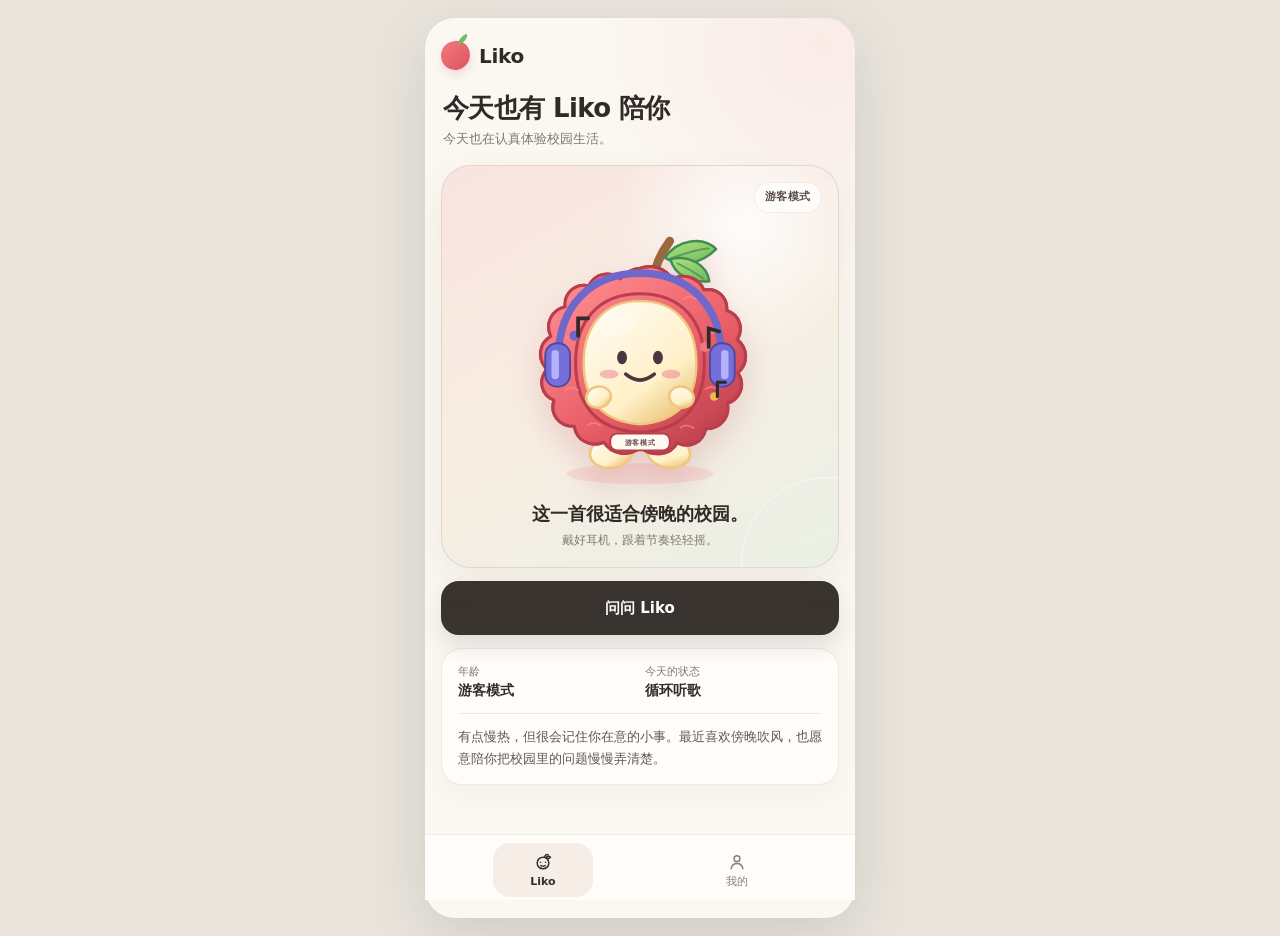
==== commit 0b5ad16c: "fix: clarify chat history and filter sources" ====
--- a/liko-h5-ui/index.html
+++ b/liko-h5-ui/index.html
@@ -498,7 +498,7 @@
     .chat-header {
       min-height: 52px;
       display: grid;
-      grid-template-columns: 42px 1fr 42px;
+      grid-template-columns: 42px 1fr 76px;
       align-items: center;
       gap: 8px;
       position: sticky;
@@ -528,10 +528,12 @@
     body:not(.chat-mode) .chat-avatar { view-transition-name: none; }
     body.chat-mode .companion-mascot { view-transition-name: none; }
     .chat-avatar svg { width:31px; height:31px; }
-    .chat-history-button { width:42px; height:42px; padding:0; border:0; border-radius:15px; position:relative; background:transparent; color:inherit; cursor:pointer; }
-    .chat-history-button .chat-avatar { width:38px; height:38px; }
-    .chat-history-badge { width:17px; height:17px; position:absolute; right:-1px; bottom:-1px; border:2px solid var(--paper); border-radius:50%; background:#3b3531; color:white; display:grid; place-items:center; box-shadow:0 3px 8px rgba(55,45,40,.16); }
-    .chat-history-badge svg { width:10px; height:10px; }
+    .chat-history-button { width:76px; height:38px; padding:3px 8px 3px 4px; border:1px solid var(--line); border-radius:15px; background:rgba(255,255,255,.74); color:#514a45; display:flex; align-items:center; justify-content:space-between; gap:5px; box-shadow:0 6px 16px rgba(65,52,45,.07); cursor:pointer; }
+    .chat-history-button .chat-avatar { width:28px; height:28px; margin:0; border-width:1px; box-shadow:none; flex:none; }
+    .chat-history-button .chat-avatar svg { width:24px; height:24px; }
+    .chat-history-label { font-size:10px; font-weight:720; white-space:nowrap; }
+    .chat-history-icon { width:13px; height:13px; color:#736b65; flex:none; }
+    .chat-history-button:active { transform:scale(.97); background:#f7f0e9; }
 
     ::view-transition-old(liko-shared) { animation: shared-old 360ms cubic-bezier(.2,.7,.2,1) both; }
     ::view-transition-new(liko-shared) { animation: shared-new 360ms cubic-bezier(.2,.7,.2,1) both; }
@@ -1014,7 +1016,8 @@
           <div class="chat-title"><strong>问 Liko</strong><span>校园里的事，慢慢问</span></div>
           <button class="chat-history-button" id="chatHistoryAction" type="button" aria-label="打开对话记录">
             <span class="chat-avatar" aria-hidden="true"><svg viewBox="0 0 60 60"><circle cx="30" cy="31" r="24" fill="var(--shell)"/><circle cx="30" cy="31" r="16" fill="var(--skin)"/><circle cx="25" cy="29" r="2" fill="var(--face)"/><circle cx="35" cy="29" r="2" fill="var(--face)"/><path d="M26 36q4 3 8 0" fill="none" stroke="var(--face)" stroke-width="2" stroke-linecap="round"/><path d="M34 8q4-6 8-7" fill="none" stroke="#9b673e" stroke-width="3" stroke-linecap="round"/><path d="M39 8q8-7 14-1-7 7-14 1" fill="#79b864"/></svg></span>
-            <span class="chat-history-badge" aria-hidden="true"><svg viewBox="0 0 24 24" fill="none" stroke="currentColor" stroke-width="2" stroke-linecap="round"><path d="M3 12a9 9 0 1 0 3-6.7L3 8"/><path d="M3 3v5h5M12 7v5l3 2"/></svg></span>
+            <span class="chat-history-label">记录</span>
+            <svg class="chat-history-icon" viewBox="0 0 24 24" fill="none" stroke="currentColor" stroke-width="2" stroke-linecap="round" aria-hidden="true"><path d="M3 12a9 9 0 1 0 3-6.7L3 8"/><path d="M3 3v5h5M12 7v5l3 2"/></svg>
           </button>
         </header>
 
@@ -1356,8 +1359,8 @@
         const name = authState.user?.username || '你';
         chatGreeting.textContent = `${period}，${name}。今天想从哪件事开始？`;
         chatGreetingNote.textContent = systemState.memoryConfigured && authState.user?.memoryConsent
-          ? '对话自动保存 · 长期记忆已开启'
-          : '登录账号 · 对话自动保存';
+          ? '长期记忆已开启 · 对话在右上角「记录」'
+          : '对话自动保存 · 点右上角「记录」查看';
         if (!systemState.memoryConfigured || !authState.user?.memoryConsent) return;
         try {
           const memories = await apiRequest('/api/users/me/memories?limit=1');
@@ -1530,7 +1533,7 @@
         card.className = 'answer-card';
         const head = document.createElement('header');
         head.className = 'answer-head';
-        head.innerHTML = '<span class="answer-avatar" aria-hidden="true">●</span><div><div class="answer-name">Liko</div><div class="answer-note">已保存的回答</div></div>';
+        head.innerHTML = '<span class="answer-avatar" aria-hidden="true"><svg viewBox="0 0 60 60"><circle cx="30" cy="31" r="24" fill="var(--shell)"/><circle cx="30" cy="31" r="16" fill="var(--skin)"/><circle cx="25" cy="29" r="2" fill="var(--face)"/><circle cx="35" cy="29" r="2" fill="var(--face)"/><path d="M26 36q4 3 8 0" fill="none" stroke="var(--face)" stroke-width="2" stroke-linecap="round"/><path d="M34 8q4-6 8-7" fill="none" stroke="#9b673e" stroke-width="3" stroke-linecap="round"/><path d="M39 8q8-7 14-1-7 7-14 1" fill="#79b864"/></svg></span><div><div class="answer-name">Liko</div><div class="answer-note">已保存的回答</div></div>';
         const bodyNode = document.createElement('div');
         bodyNode.className = 'answer-body';
         bodyNode.textContent = assistant?.content || '这条回答当时没有完整保存。';
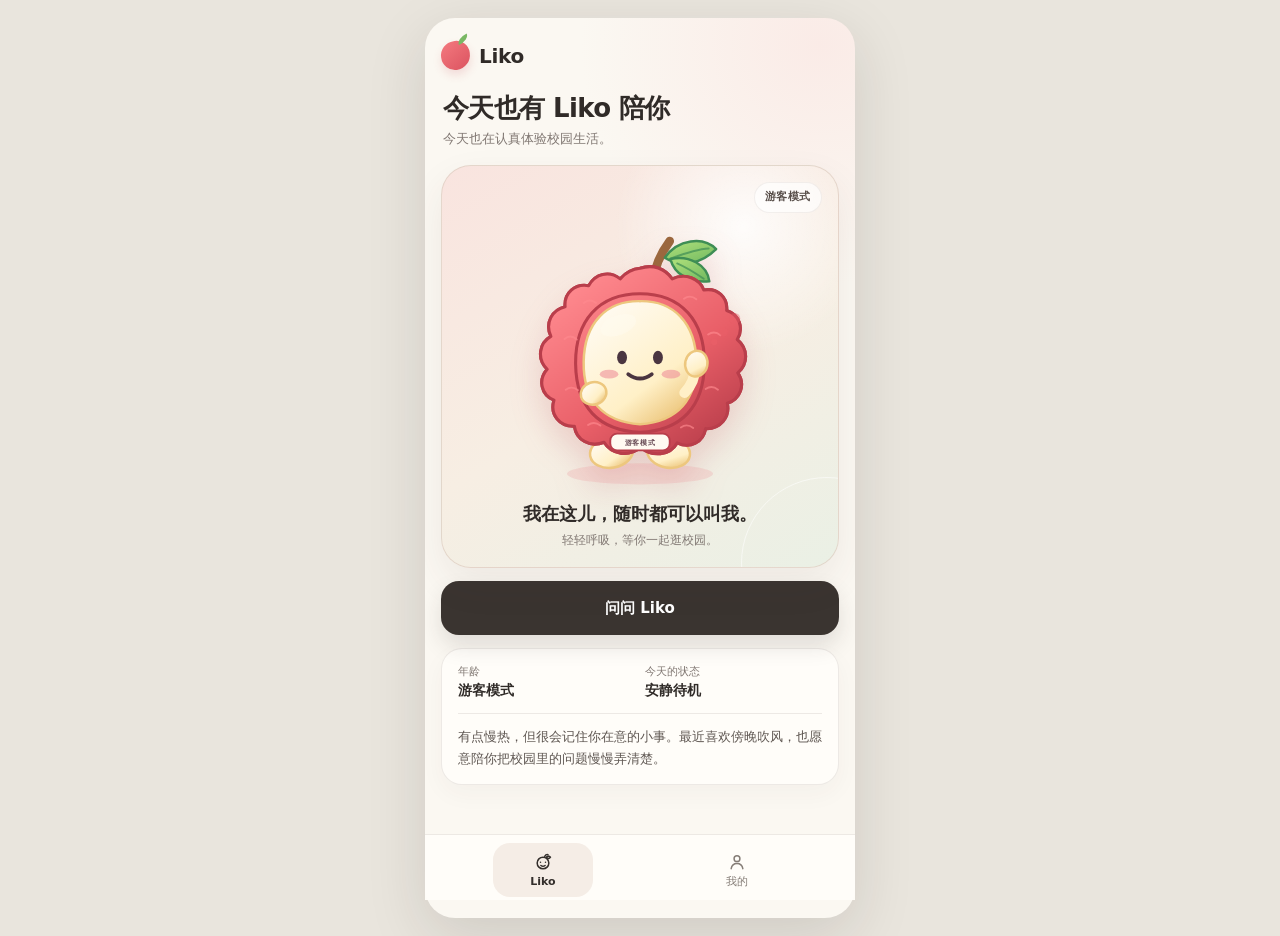
==== commit 92f7a0b5: "fix: improve memory recall and chat experience" ====
--- a/liko-h5-ui/index.html
+++ b/liko-h5-ui/index.html
@@ -498,9 +498,9 @@
     .chat-header {
       min-height: 52px;
       display: grid;
-      grid-template-columns: 42px 1fr 76px;
+      grid-template-columns: 36px minmax(0,1fr) 68px;
       align-items: center;
-      gap: 8px;
+      gap: 4px;
       position: sticky;
       top: 0;
       z-index: 8;
@@ -508,9 +508,9 @@
       backdrop-filter: blur(14px);
     }
 
-    .chat-title { text-align:center; }
-    .chat-title strong { display:block; font-size:15px; }
-    .chat-title span { display:block; margin-top:1px; color:var(--muted); font-size:10px; }
+    .chat-title { min-width:0; text-align:center; }
+    .chat-title strong { display:block; overflow:hidden; text-overflow:ellipsis; white-space:nowrap; font-size:15px; }
+    .chat-title span { display:block; overflow:hidden; margin-top:1px; color:var(--muted); text-overflow:ellipsis; white-space:nowrap; font-size:10px; }
 
     .chat-avatar {
       width: 38px;
@@ -528,9 +528,9 @@
     body:not(.chat-mode) .chat-avatar { view-transition-name: none; }
     body.chat-mode .companion-mascot { view-transition-name: none; }
     .chat-avatar svg { width:31px; height:31px; }
-    .chat-history-button { width:76px; height:38px; padding:3px 8px 3px 4px; border:1px solid var(--line); border-radius:15px; background:rgba(255,255,255,.74); color:#514a45; display:flex; align-items:center; justify-content:space-between; gap:5px; box-shadow:0 6px 16px rgba(65,52,45,.07); cursor:pointer; }
-    .chat-history-button .chat-avatar { width:28px; height:28px; margin:0; border-width:1px; box-shadow:none; flex:none; }
-    .chat-history-button .chat-avatar svg { width:24px; height:24px; }
+    .chat-history-button { width:68px; height:36px; padding:3px 5px 3px 3px; border:1px solid var(--line); border-radius:15px; background:rgba(255,255,255,.8); color:#514a45; display:flex; align-items:center; justify-content:space-between; gap:3px; box-shadow:0 6px 16px rgba(65,52,45,.07); cursor:pointer; }
+    .chat-history-button .chat-avatar { width:26px; height:26px; margin:0; border-width:1px; box-shadow:none; flex:none; }
+    .chat-history-button .chat-avatar svg { width:22px; height:22px; }
     .chat-history-label { font-size:10px; font-weight:720; white-space:nowrap; }
     .chat-history-icon { width:13px; height:13px; color:#736b65; flex:none; }
     .chat-history-button:active { transform:scale(.97); background:#f7f0e9; }
@@ -655,6 +655,7 @@
     .attachment-chip-copy { min-width:0; }
     .attachment-chip-copy strong { display:block; overflow:hidden; text-overflow:ellipsis; white-space:nowrap; font-size:10px; }
     .attachment-chip-copy span { display:block; margin-top:1px; color:var(--muted); font-size:8px; }
+    .attachment-chip.is-preparing .attachment-chip-icon,
     .attachment-chip.is-uploading .attachment-chip-icon { animation:attachment-pulse 900ms ease-in-out infinite alternate; }
     .attachment-chip.is-error { border-color:#e8b7b5; background:#fff8f6; }
     @keyframes attachment-pulse { to { opacity:.45; transform:scale(.9); } }
@@ -820,6 +821,9 @@
       .hot-question { min-height:58px; }
       .mine-portrait { width:88px; height:94px; }
       .bottom-nav { gap:20px; padding-left:28px; padding-right:28px; }
+      .chat-header { grid-template-columns:34px minmax(0,1fr) 58px; }
+      .chat-history-button { width:58px; }
+      .chat-history-icon { display:none; }
     }
 
     @media (prefers-reduced-motion: reduce) {
@@ -1046,7 +1050,7 @@
           <article class="answer-card" id="answerCard">
             <header class="answer-head">
               <span class="answer-avatar" aria-hidden="true"><svg viewBox="0 0 60 60"><circle cx="30" cy="31" r="24" fill="var(--shell)"/><circle cx="30" cy="31" r="16" fill="var(--skin)"/><circle cx="25" cy="29" r="2" fill="var(--face)"/><circle cx="35" cy="29" r="2" fill="var(--face)"/><path d="M26 36q4 3 8 0" fill="none" stroke="var(--face)" stroke-width="2" stroke-linecap="round"/></svg></span>
-              <div><div class="answer-name">Liko</div><div class="answer-note" id="answerNote">已核对校园资料</div></div>
+              <div><div class="answer-name">Liko</div><div class="answer-note" id="answerNote">在这里陪你</div></div>
             </header>
             <div class="answer-body" id="answerBody"></div>
             <footer class="sources is-empty" id="answerSources" aria-label="回答来源">
@@ -1358,14 +1362,7 @@
         }
         const name = authState.user?.username || '你';
         chatGreeting.textContent = `${period}，${name}。今天想从哪件事开始？`;
-        chatGreetingNote.textContent = systemState.memoryConfigured && authState.user?.memoryConsent
-          ? '长期记忆已开启 · 对话在右上角「记录」'
-          : '对话自动保存 · 点右上角「记录」查看';
-        if (!systemState.memoryConfigured || !authState.user?.memoryConsent) return;
-        try {
-          const memories = await apiRequest('/api/users/me/memories?limit=1');
-          if (memories.length) chatGreeting.textContent = `${period}，${name}。上次聊到的事我还记得，今天想接着聊，还是换个话题？`;
-        } catch { /* 记忆不可用时保持自然问候，不打断进入聊天 */ }
+        chatGreetingNote.textContent = '对话会自动保存 · 点右上角「记录」查看';
       };
 
       const updateMemoryPanelState = () => {
@@ -1533,22 +1530,18 @@
         card.className = 'answer-card';
         const head = document.createElement('header');
         head.className = 'answer-head';
-        head.innerHTML = '<span class="answer-avatar" aria-hidden="true"><svg viewBox="0 0 60 60"><circle cx="30" cy="31" r="24" fill="var(--shell)"/><circle cx="30" cy="31" r="16" fill="var(--skin)"/><circle cx="25" cy="29" r="2" fill="var(--face)"/><circle cx="35" cy="29" r="2" fill="var(--face)"/><path d="M26 36q4 3 8 0" fill="none" stroke="var(--face)" stroke-width="2" stroke-linecap="round"/><path d="M34 8q4-6 8-7" fill="none" stroke="#9b673e" stroke-width="3" stroke-linecap="round"/><path d="M39 8q8-7 14-1-7 7-14 1" fill="#79b864"/></svg></span><div><div class="answer-name">Liko</div><div class="answer-note">已保存的回答</div></div>';
+        head.innerHTML = '<span class="answer-avatar" aria-hidden="true"><svg viewBox="0 0 60 60"><circle cx="30" cy="31" r="24" fill="var(--shell)"/><circle cx="30" cy="31" r="16" fill="var(--skin)"/><circle cx="25" cy="29" r="2" fill="var(--face)"/><circle cx="35" cy="29" r="2" fill="var(--face)"/><path d="M26 36q4 3 8 0" fill="none" stroke="var(--face)" stroke-width="2" stroke-linecap="round"/><path d="M34 8q4-6 8-7" fill="none" stroke="#9b673e" stroke-width="3" stroke-linecap="round"/><path d="M39 8q8-7 14-1-7 7-14 1" fill="#79b864"/></svg></span><div><div class="answer-name">Liko</div><div class="answer-note"></div></div>';
+        head.querySelector('.answer-note').textContent = historyDate(assistant?.createdAt) || '这段对话';
         const bodyNode = document.createElement('div');
         bodyNode.className = 'answer-body';
-        bodyNode.textContent = assistant?.content || '这条回答当时没有完整保存。';
+        renderAnswerTextInto(bodyNode, assistant?.content || '这条回答当时没有完整保存。');
         const sources = document.createElement('footer');
         sources.className = 'sources';
-        (assistant?.sources || []).slice(0, 4).forEach(item => {
-          const link = document.createElement('a');
-          link.className = 'source-link';
-          link.href = item.url;
-          link.target = '_blank';
-          link.rel = 'noopener noreferrer';
-          link.textContent = item.title || '官方来源';
-          sources.append(link);
-        });
-        if (!(assistant?.sources || []).length) sources.classList.add('is-empty');
+        const sourceTitle = document.createElement('div');
+        sourceTitle.className = 'sources-title';
+        sourceTitle.innerHTML = '<span>参考来源</span><span class="stored-source-count">0 条</span>';
+        sources.append(sourceTitle);
+        populateSources(sources, assistant?.sources || [], sourceTitle.querySelector('.stored-source-count'));
         card.append(head, bodyNode, sources);
         turn.append(user, card);
         return turn;
@@ -1947,10 +1940,9 @@
         answerSources.classList.add('is-empty');
       };
 
-      const renderSources = (items = []) => {
-        clearSources();
+      const safeSourceItems = (items = []) => {
         const seenTitles = new Set();
-        const safeItems = items.filter(item => {
+        return items.filter(item => {
           try {
             const url = new URL(item.url);
             const titleKey = (item.title || url.hostname).trim().toLocaleLowerCase('zh-CN');
@@ -1959,8 +1951,13 @@
             return true;
           } catch { return false; }
         }).slice(0, 4);
-        document.getElementById('sourceCount').textContent = `${safeItems.length} 条`;
-        answerSources.classList.toggle('is-empty', !safeItems.length);
+      };
+
+      const populateSources = (target, items = [], countNode = null) => {
+        target.querySelectorAll('.source-link').forEach(link => link.remove());
+        const safeItems = safeSourceItems(items);
+        if (countNode) countNode.textContent = `${safeItems.length} 条`;
+        target.classList.toggle('is-empty', !safeItems.length);
         safeItems.forEach(item => {
           const link = document.createElement('a');
           link.className = 'source-link';
@@ -1979,8 +1976,14 @@
           arrow.className = 'source-arrow';
           arrow.textContent = '›';
           link.append(copy, arrow);
-          answerSources.append(link);
+          target.append(link);
         });
+        return safeItems.length;
+      };
+
+      const renderSources = (items = []) => {
+        clearSources();
+        return populateSources(answerSources, items, document.getElementById('sourceCount'));
       };
 
       const cleanAnswerText = (value = '') => value
@@ -1998,7 +2001,7 @@
       const formatInlineAnswer = (value) => escapeAnswerHtml(value)
         .replace(/\*\*(.+?)\*\*/g, '<strong>$1</strong>');
 
-      const renderAnswerText = (value) => {
+      const renderAnswerTextInto = (target, value) => {
         const lines = cleanAnswerText(value).split('\n');
         const blocks = [];
         let paragraph = [];
@@ -2034,14 +2037,16 @@
         });
         flushParagraph();
         flushList();
-        answerBody.innerHTML = blocks.join('');
-      };
+        target.innerHTML = blocks.join('');
+      };
+
+      const renderAnswerText = value => renderAnswerTextInto(answerBody, value);
 
       const handleStreamEvent = (eventName, data, answerText) => {
         if (eventName === 'meta') {
           currentAnswerId = data.answerId || null;
           conversationId = data.conversationId || conversationId;
-          document.getElementById('answerNote').textContent = data.mode === 'integration_stub' ? '后端联调模式' : '正在核对校园资料';
+          document.getElementById('answerNote').textContent = 'Liko 想一想…';
           if (data.quota) {
             authState.quota = data.quota;
             document.getElementById('quotaCopy').textContent = `${authState.authenticated ? '登录用户' : '游客'}今日剩余 ${data.quota.remaining} / ${data.quota.limit} 次`;
@@ -2049,15 +2054,22 @@
         }
         if (eventName === 'delta') {
           answerText.value += data.text || '';
+          document.getElementById('answerNote').textContent = '慢慢说给你听';
           renderAnswerText(answerText.value);
         }
-        if (eventName === 'sources') renderSources(data.items);
+        if (eventName === 'sources') {
+          answerText.sourceCount = renderSources(data.items);
+        }
         if (eventName === 'done') {
           setFeedbackAvailable(Boolean(data.canRate));
-          if (data.finishReason === 'stop') document.getElementById('answerNote').textContent = '已核对校园资料';
-          if (data.finishReason === 'empty') document.getElementById('answerNote').textContent = '未生成可靠答案';
-          answerTime.textContent = data.finishReason === 'integration_stub' ? '刚刚 · 知识库尚未接入' : '刚刚';
-          if (data.memorySaved === false) showToast('回答已保存，但这次长期记忆未写入，请稍后重试');
+          if (data.finishReason === 'stop') {
+            document.getElementById('answerNote').textContent = answerText.sourceCount
+              ? '顺手找了些资料'
+              : currentTurnAttachments.length ? '看完啦' : '听见啦';
+          }
+          if (data.finishReason === 'empty') document.getElementById('answerNote').textContent = '这次没想好';
+          if (data.finishReason === 'integration_stub') document.getElementById('answerNote').textContent = '还在准备中';
+          answerTime.textContent = '刚刚';
         }
         if (eventName === 'error') {
           const error = new Error(data.message || '问答服务暂时不可用');
@@ -2077,7 +2089,7 @@
         if (!response.body) throw new Error('问答服务没有返回内容');
         const reader = response.body.getReader();
         const decoder = new TextDecoder();
-        const answerText = {value: ''};
+        const answerText = {value: '', sourceCount: 0};
         let buffer = '';
         while (true) {
           const {value, done} = await reader.read();
@@ -2121,7 +2133,11 @@
           const title = document.createElement('strong');
           title.textContent = item.name;
           const statusText = document.createElement('span');
-          statusText.textContent = item.status === 'uploading' ? '正在读取…' : item.status === 'ready' ? '已加入本轮' : '读取失败';
+          statusText.textContent = item.status === 'preparing'
+            ? 'Liko 正在接过来…'
+            : item.status === 'uploading'
+              ? item.kind === 'image' ? 'Liko 正在看图…' : 'Liko 正在读一读…'
+              : item.status === 'ready' ? '已经看好啦' : '这次没看清';
           copy.append(title, statusText);
           const remove = document.createElement('button');
           remove.type = 'button';
@@ -2132,7 +2148,7 @@
           chip.append(icon, copy, remove);
           attachmentTray.append(chip);
         });
-        const uploading = pendingAttachments.some(item => item.status === 'uploading');
+        const uploading = pendingAttachments.some(item => ['preparing', 'uploading'].includes(item.status));
         attachButton.disabled = isAnswering || uploading || pendingAttachments.length >= 3;
         sendQuestion.disabled = isAnswering || uploading;
       };
@@ -2156,6 +2172,34 @@
             apiRequest(`/api/chat/attachments/${encodeURIComponent(item.id)}`, {method:'DELETE'})
           ));
         }
+      };
+
+      const optimizeImageUpload = async file => {
+        const imageUrl = URL.createObjectURL(file);
+        try {
+          const image = await new Promise((resolve, reject) => {
+            const element = new Image();
+            element.onload = () => resolve(element);
+            element.onerror = () => reject(new Error('无法预处理图片'));
+            element.src = imageUrl;
+          });
+          const maxSide = 1800;
+          if (file.size < 700 * 1024 && Math.max(image.naturalWidth, image.naturalHeight) <= maxSide) return file;
+          const scale = Math.min(1, maxSide / Math.max(image.naturalWidth, image.naturalHeight));
+          const width = Math.max(1, Math.round(image.naturalWidth * scale));
+          const height = Math.max(1, Math.round(image.naturalHeight * scale));
+          const canvas = document.createElement('canvas');
+          canvas.width = width;
+          canvas.height = height;
+          const context = canvas.getContext('2d', {alpha:false});
+          context.fillStyle = '#ffffff';
+          context.fillRect(0, 0, width, height);
+          context.drawImage(image, 0, 0, width, height);
+          const blob = await new Promise(resolve => canvas.toBlob(resolve, 'image/jpeg', .86));
+          if (!blob || blob.size >= file.size) return file;
+          const basename = file.name.replace(/\.[^.]+$/, '') || 'liko-image';
+          return new File([blob], `${basename}.jpg`, {type:'image/jpeg', lastModified:file.lastModified});
+        } finally { URL.revokeObjectURL(imageUrl); }
       };
 
       const uploadAttachment = async file => {
@@ -2168,16 +2212,18 @@
           id: null,
           name: file.name,
           kind: isImage ? 'image' : 'document',
-          status: 'uploading'
+          status: isImage ? 'preparing' : 'uploading'
         };
         pendingAttachments.push(item);
         renderAttachmentTray();
-        const form = new FormData();
-        form.append('file', file, file.name);
         try {
+          const uploadFile = isImage ? await optimizeImageUpload(file) : file;
+          item.status = 'uploading';
+          renderAttachmentTray();
+          const form = new FormData();
+          form.append('file', uploadFile, uploadFile.name);
           const result = await apiRequest('/api/chat/attachments', {method:'POST', body:form});
           item.id = result.id;
-          item.name = result.name;
           item.kind = result.kind;
           item.status = 'ready';
         } catch (error) {
@@ -2190,7 +2236,7 @@
       attachmentInput.addEventListener('change', async () => {
         const files = [...attachmentInput.files].slice(0, Math.max(0, 3 - pendingAttachments.length));
         attachmentInput.value = '';
-        for (const file of files) await uploadAttachment(file);
+        await Promise.all(files.map(uploadAttachment));
       });
 
       const archiveCurrentTurn = () => {
@@ -2225,9 +2271,9 @@
         questionNode.textContent = question;
         appendAttachmentBadges(questionNode, currentTurnAttachments);
         document.getElementById('questionInput').value = '';
-        document.getElementById('answerNote').textContent = '正在连接校园知识库…';
+        document.getElementById('answerNote').textContent = currentTurnAttachments.length ? 'Liko 再看一眼…' : 'Liko 想一想…';
         answerBody.innerHTML = '';
-        answerTime.textContent = '正在回答…';
+        answerTime.textContent = '稍等一下…';
         currentAnswerId = null;
         clearSources();
         setFeedbackAvailable(false);
@@ -2251,10 +2297,10 @@
           await clearPendingAttachments(true);
         } catch (error) {
           if (error.name === 'AbortError') return;
-          document.getElementById('answerNote').textContent = error.isBusinessError ? '知识库暂时不可用' : '连接失败';
-          answerBody.textContent = error.isBusinessError ? error.message : '暂时无法连接校园知识库。你的问题已经保留，可以稍后重试。';
-          answerTime.textContent = '刚刚 · 未生成校园答案';
-          showToast('问答服务暂时不可用');
+          document.getElementById('answerNote').textContent = '这次没接住';
+          answerBody.textContent = error.isBusinessError ? error.message : '刚刚走神了一下。你的问题还在，可以稍后再试一次。';
+          answerTime.textContent = '刚刚';
+          showToast('这次没有回答成功');
         } finally {
           isAnswering = false;
           renderAttachmentTray();
@@ -2272,7 +2318,7 @@
         const readyAttachments = pendingAttachments.filter(item => item.status === 'ready');
         const question = input.value.trim() || (readyAttachments.length ? '请帮我看看这些附件。' : '');
         if (!question) { showToast('先写下你想问的问题'); input.focus(); return; }
-        if (pendingAttachments.some(item => item.status === 'uploading')) { showToast('附件还在读取，请稍等'); return; }
+        if (pendingAttachments.some(item => ['preparing', 'uploading'].includes(item.status))) { showToast('Liko 还在看附件，再等一下'); return; }
         if (pendingAttachments.some(item => item.status === 'error')) { showToast('请先移除读取失败的附件'); return; }
         useQuestion(question, 'input', readyAttachments);
       });
